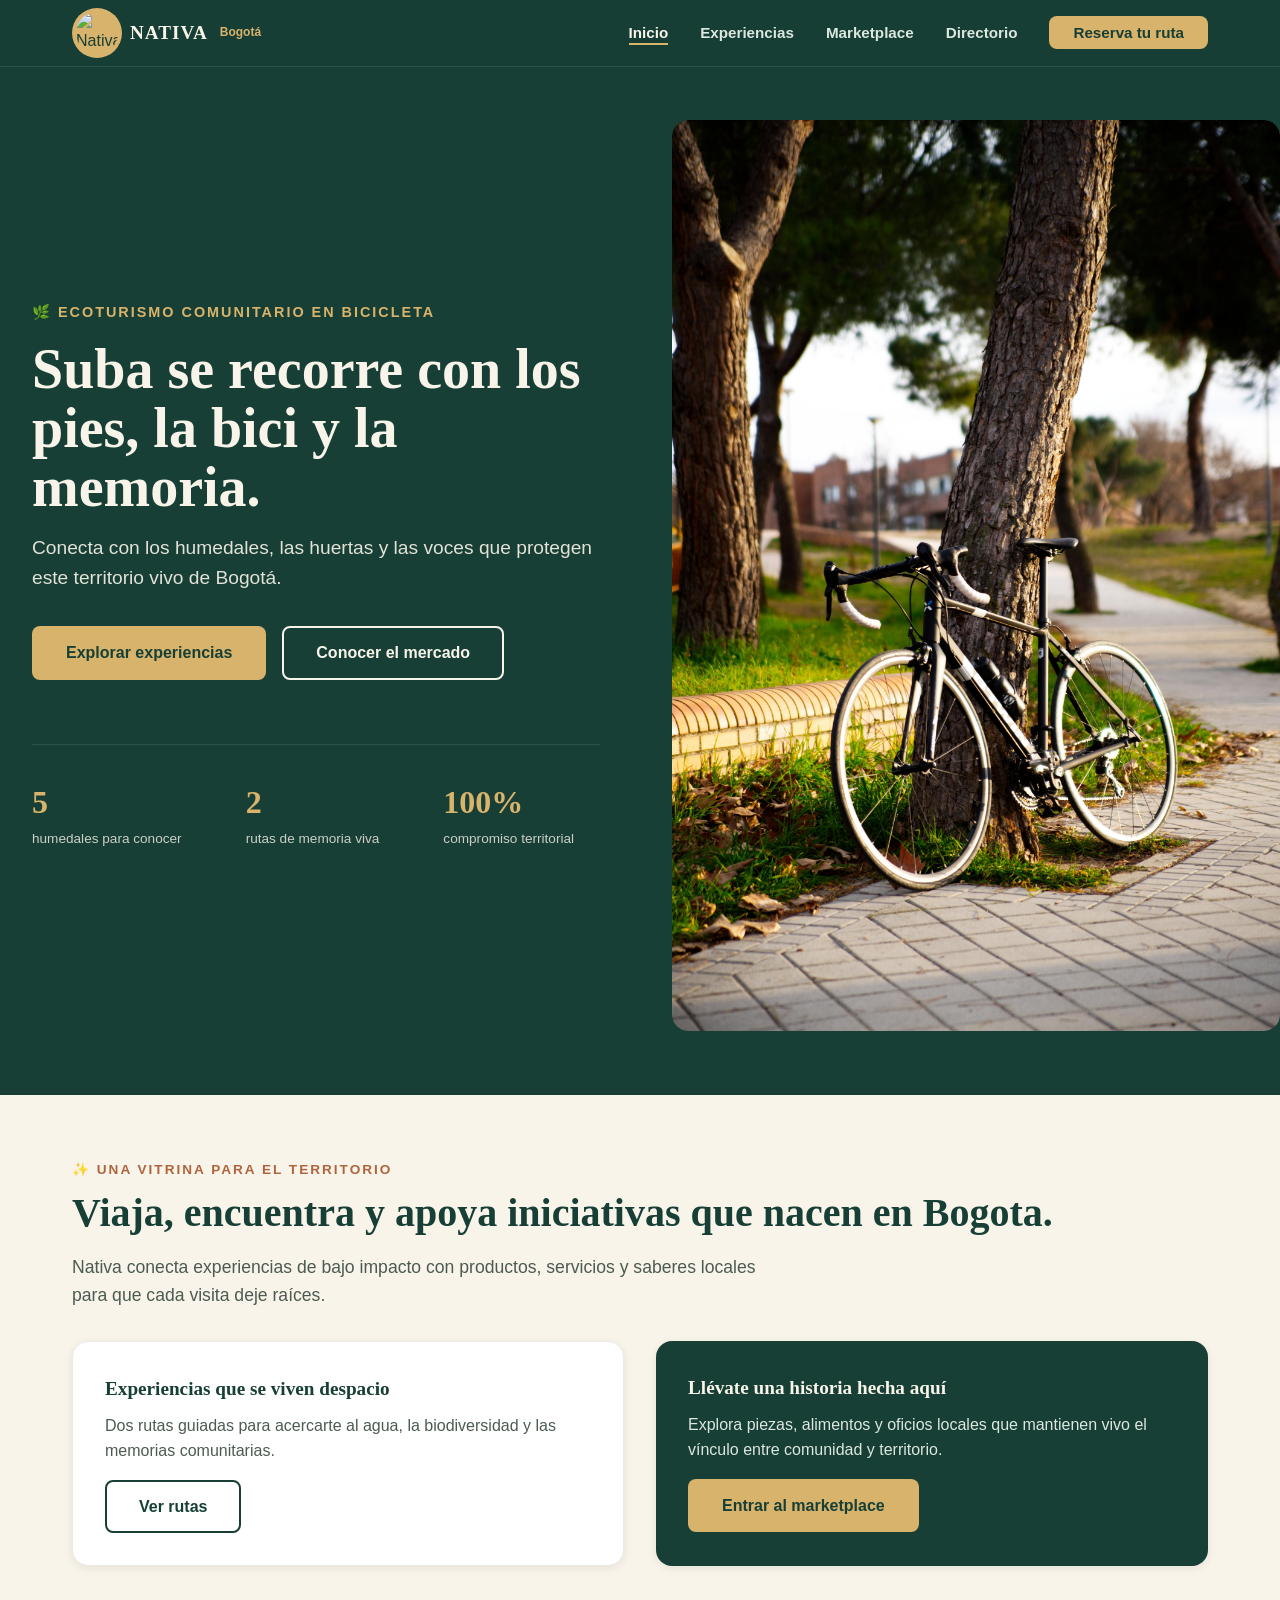
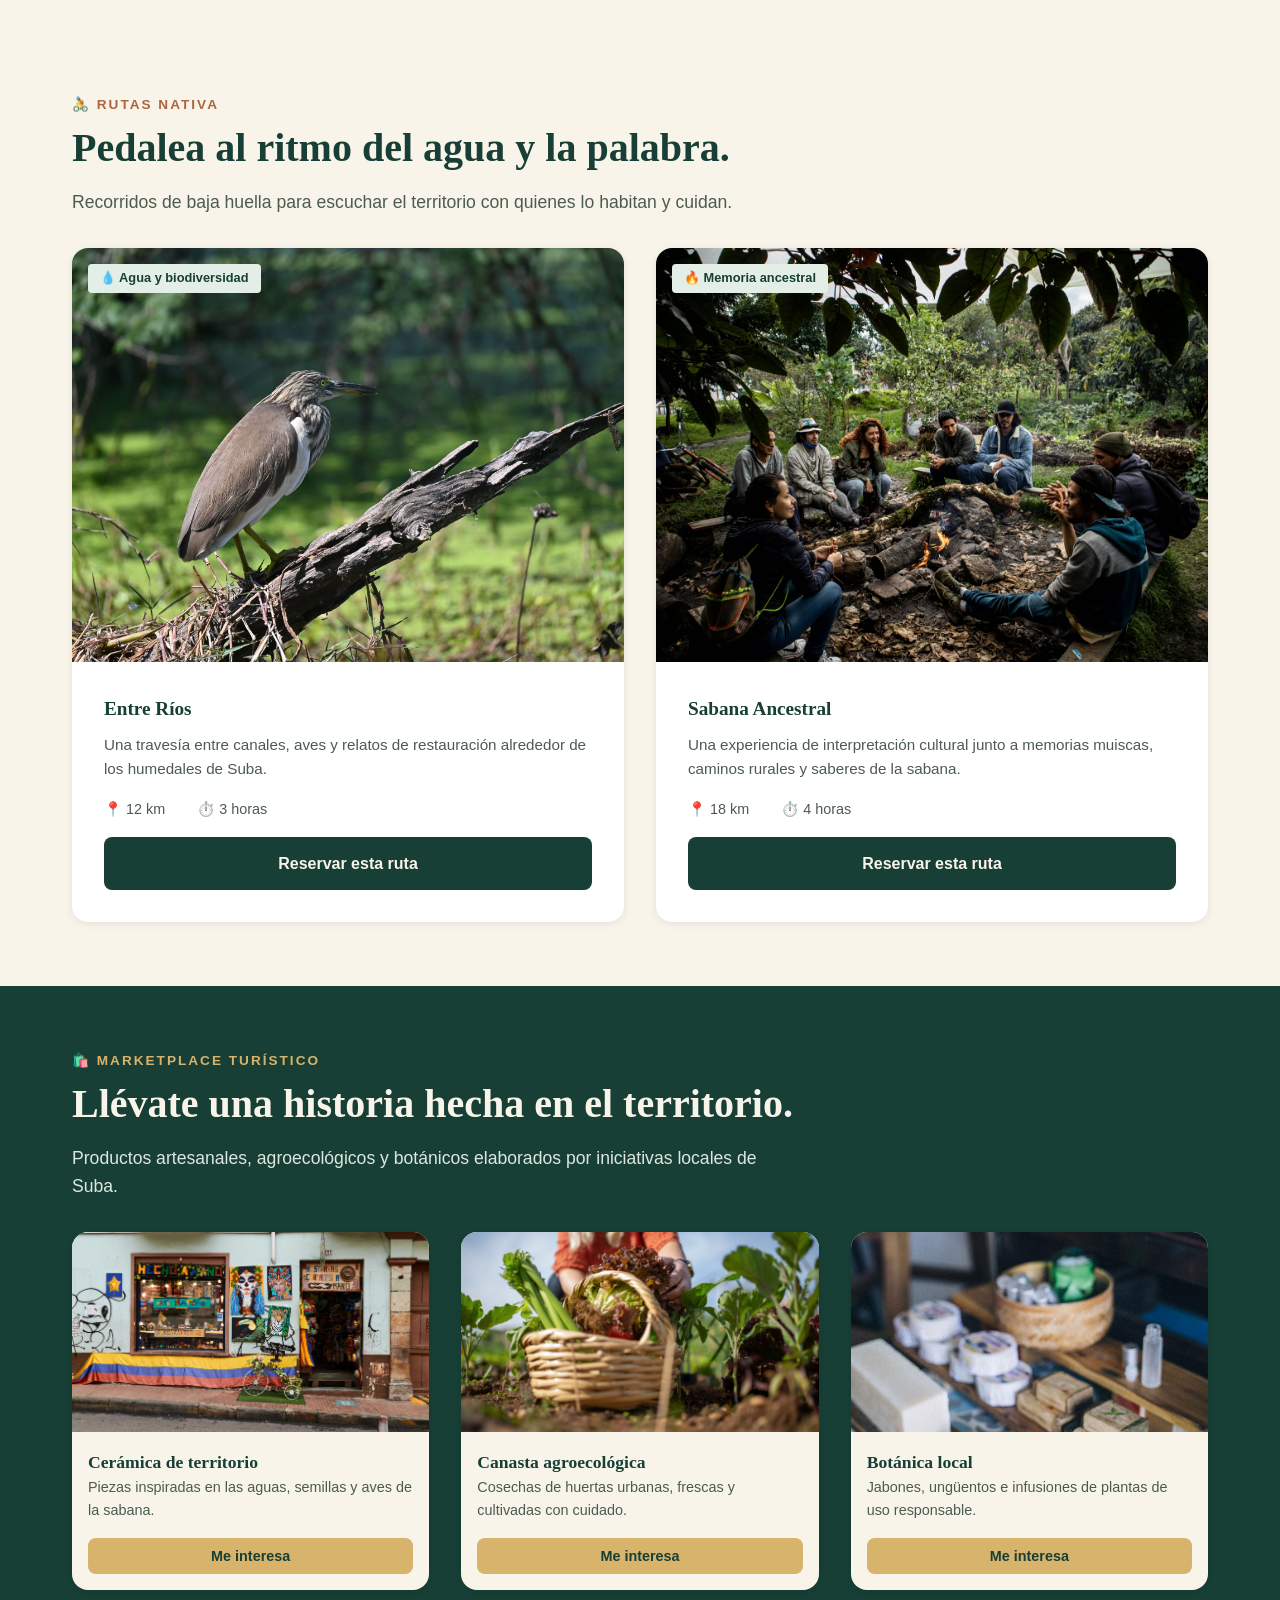
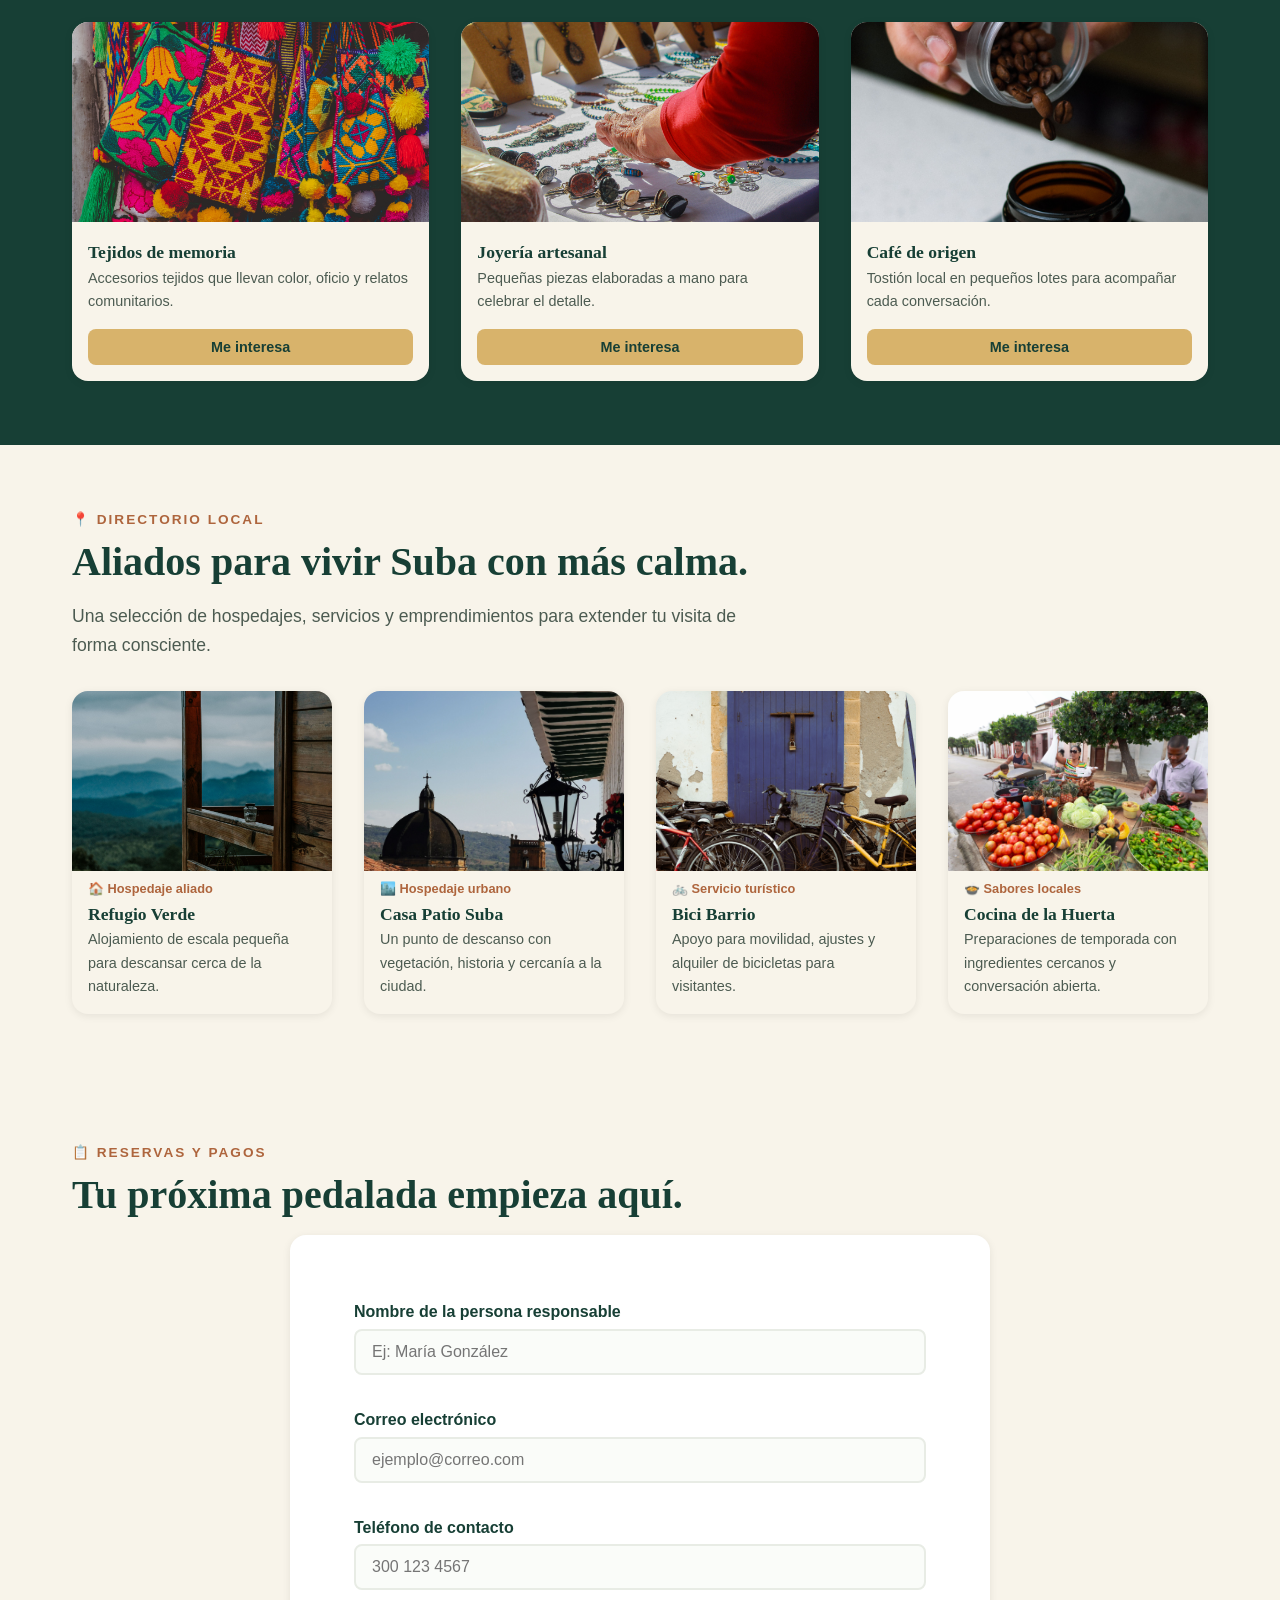
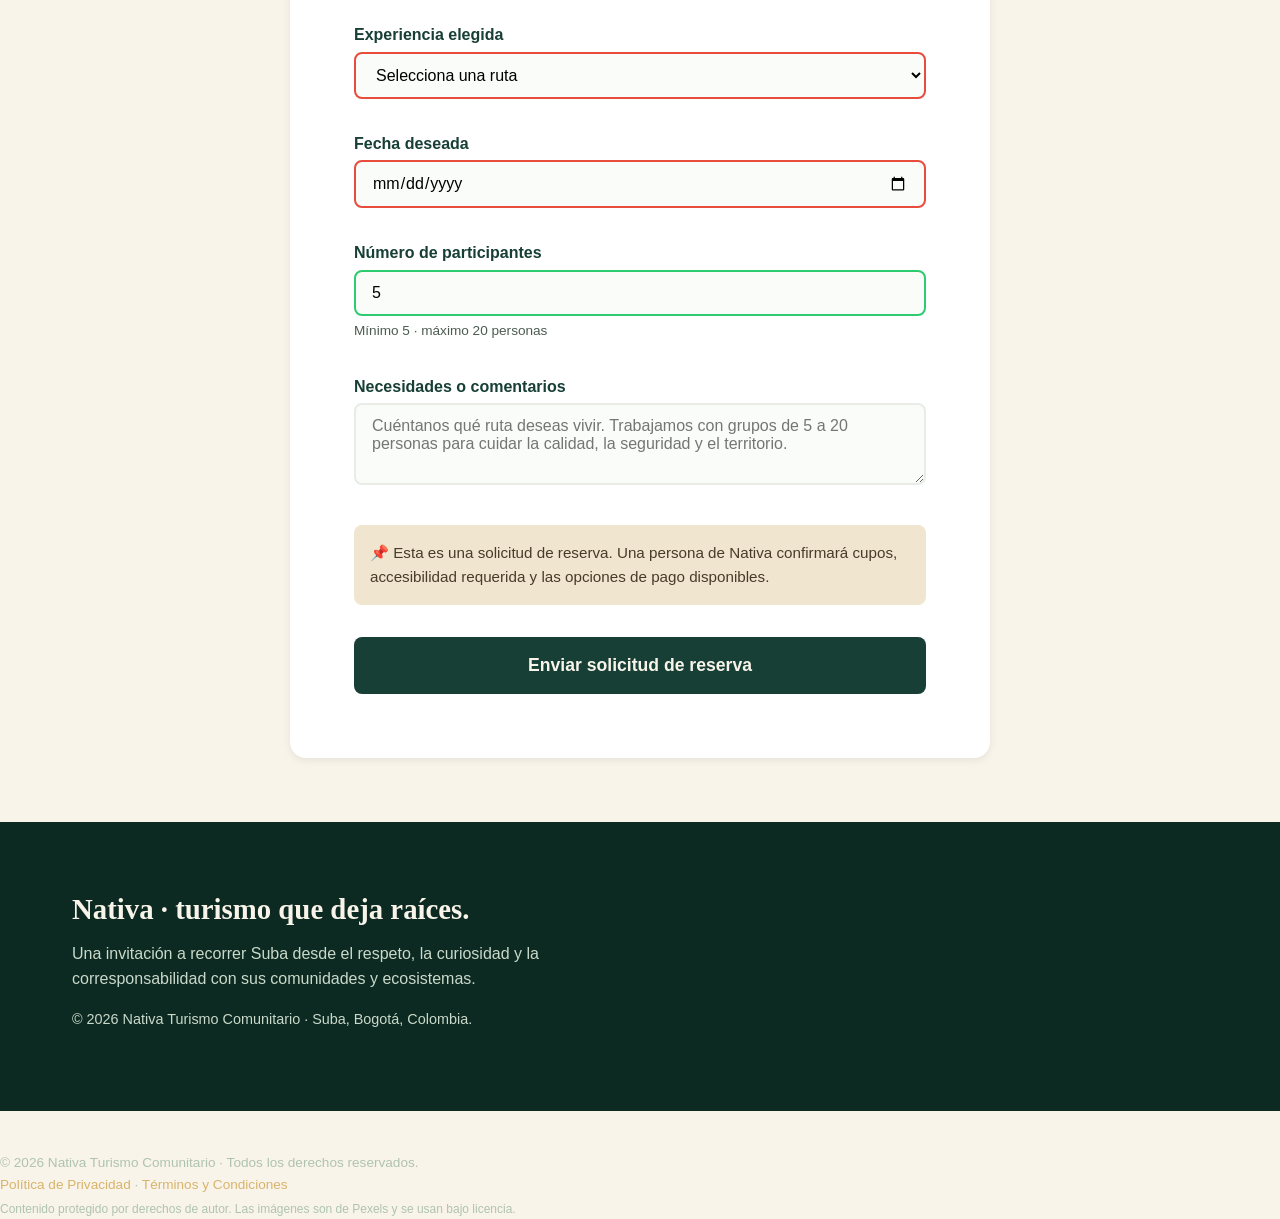
==== index.html @ 5e4c8274 "Update index.html" ====
<!DOCTYPE html>
<html lang="es-CO">
<head>
    <meta charset="UTF-8">
    <meta name="viewport" content="width=device-width, initial-scale=1.0">
    <meta name="description" content="Nativa - Ecoturismo y cultura, Bogotá. Conecta con humedales, huertas y comunidades.">
    <meta name="theme-color" content="#173f35">
    
    <!-- Seguridad -->
    <meta http-equiv="X-Content-Type-Options" content="nosniff">
    <meta http-equiv="Content-Security-Policy" content="default-src 'self' https://script.google.com; img-src 'self' https://images.pexels.com https://media.canva.com data:; style-src 'self' 'unsafe-inline' https://fonts.googleapis.com; font-src 'self' https://fonts.gstatic.com; script-src 'self' 'unsafe-inline'; connect-src 'self' https://script.google.com">
    
    <title>Nativa · Turismo Sostenible en Suba</title>
    
    <!-- CSS Principal -->
    <link rel="stylesheet" href="styles.css">
    
    <!-- Preconexión para optimizar carga -->
    <link rel="preconnect" href="https://fonts.googleapis.com">
    <link rel="preconnect" href="https://fonts.gstatic.com" crossorigin>
    
    <!-- Fuentes optimizadas -->
    <link rel="preconnect" href="https://fonts.googleapis.com">
<link rel="preconnect" href="https://fonts.gstatic.com" crossorigin>
<link href="https://fonts.googleapis.com/css2?family=Libre+Franklin:wght@300;400;600;700&family=Fraunces:opsz,wght@9..144,400;9..144,600;9..144,700&display=swap" rel="stylesheet">
</head>
<body>
    <!-- Skip link para accesibilidad -->
    <a href="#main-content" class="skip-link">Saltar al contenido principal</a>

    <!-- ============ HEADER / NAVEGACIÓN ============ -->
    <header class="header" role="banner">
        <nav class="nav-container" role="navigation" aria-label="Navegación principal">
            <div class="nav-logo">
                <img src="assets/icons/logo-zari.svg" alt="Nativa - Ecoturismo y cultura" width="50" height="50" loading="lazy">
                <span class="nav-brand">NATIVA</span>
                <span class="nav-subtitle">Bogotá</span>
            </div>
            
            <button class="nav-toggle" aria-label="Abrir menú" aria-expanded="false">
                <span class="hamburger"></span>
            </button>

            <ul class="nav-menu">
                <li><a href="#inicio" class="active" aria-current="page">Inicio</a></li>
                <li><a href="#experiencias">Experiencias</a></li>
                <li><a href="#marketplace">Marketplace</a></li>
                <li><a href="#directorio">Directorio</a></li>
                <li><a href="#reservas" class="nav-cta">Reserva tu ruta</a></li>
            </ul>
        </nav>
    </header>

    <!-- ============ CONTENIDO PRINCIPAL ============ -->
    <main id="main-content">
        
        <!-- ===== SECCIÓN HERO ===== -->
        <section id="inicio" class="hero" aria-labelledby="hero-title">
            <div class="hero-content">
                <p class="hero-eyebrow">🌿 ecoTurismo comunitario en bicicleta</p>
                <h1 id="hero-title" class="hero-title">Suba se recorre con los pies, la bici y la memoria.</h1>
                <p class="hero-description">Conecta con los humedales, las huertas y las voces que protegen este territorio vivo de Bogotá.</p>
                
                <div class="hero-buttons">
                    <a href="#experiencias" class="btn btn-primary">Explorar experiencias</a>
                    <a href="#marketplace" class="btn btn-secondary">Conocer el mercado</a>
                </div>
                
                <div class="hero-stats">
                    <div class="stat-item">
                        <span class="stat-number">5</span>
                        <span class="stat-label">humedales para conocer</span>
                    </div>
                    <div class="stat-item">
                        <span class="stat-number">2</span>
                        <span class="stat-label">rutas de memoria viva</span>
                    </div>
                    <div class="stat-item">
                        <span class="stat-number">100%</span>
                        <span class="stat-label">compromiso territorial</span>
                    </div>
                </div>
            </div>
            
            <div class="hero-image">
                <img src="assets/images/hero-bicicleta.jpg" alt="Ciclista se detiene en un sendero de bosque iluminado rodeado de agua y vegetación" loading="eager" width="800" height="600">
            </div>
        </section>

        <!-- ===== SECCIÓN HOME ===== -->
        <section class="home" aria-labelledby="home-title">
            <div class="container">
                <p class="section-eyebrow">✨ Una vitrina para el territorio</p>
                <h2 id="home-title" class="section-title">Viaja, encuentra y apoya iniciativas que nacen en Bogota.</h2>
                <p class="section-description">Nativa conecta experiencias de bajo impacto con productos, servicios y saberes locales para que cada visita deje raíces.</p>
                
                <div class="home-grid">
                    <article class="home-card home-card-route">
                        <h3 class="card-title">Experiencias que se viven despacio</h3>
                        <p class="card-text">Dos rutas guiadas para acercarte al agua, la biodiversidad y las memorias comunitarias.</p>
                        <a href="#experiencias" class="btn btn-outline">Ver rutas</a>
                    </article>
                    
                    <article class="home-card home-card-market">
                        <h3 class="card-title">Llévate una historia hecha aquí</h3>
                        <p class="card-text">Explora piezas, alimentos y oficios locales que mantienen vivo el vínculo entre comunidad y territorio.</p>
                        <a href="#marketplace" class="btn btn-primary">Entrar al marketplace</a>
                    </article>
                </div>
            </div>
        </section>

        <!-- ===== SECCIÓN EXPERIENCIAS ===== -->
        <section id="experiencias" class="routes" aria-labelledby="routes-title">
            <div class="container">
                <p class="section-eyebrow">🚴 Rutas Nativa</p>
                <h2 id="routes-title" class="section-title">Pedalea al ritmo del agua y la palabra.</h2>
                <p class="section-description">Recorridos de baja huella para escuchar el territorio con quienes lo habitan y cuidan.</p>
                
                <div class="routes-grid">
                    <article class="route-card" data-route="rios">
                        <div class="route-image">
                            <img src="assets/images/ruta-rios.jpg" alt="Garza junto a vegetación exuberante en Briceño, Colombia" loading="lazy" width="400" height="300">
                            <span class="route-tag">💧 Agua y biodiversidad</span>
                        </div>
                        <div class="route-content">
                            <h3 class="route-title">Entre Ríos</h3>
                            <p class="route-description">Una travesía entre canales, aves y relatos de restauración alrededor de los humedales de Suba.</p>
                            <div class="route-meta">
                                <span>📍 12 km</span>
                                <span>⏱️ 3 horas</span>
                            </div>
                            <a href="#reservas" class="btn btn-route">Reservar esta ruta</a>
                        </div>
                    </article>
                    
                    <article class="route-card" data-route="sabana">
                        <div class="route-image">
                            <img src="assets/images/ruta-sabana.jpg" alt="Ritual cultural con fuego y música en Bogotá, Colombia" loading="lazy" width="400" height="300">
                            <span class="route-tag">🔥 Memoria ancestral</span>
                        </div>
                        <div class="route-content">
                            <h3 class="route-title">Sabana Ancestral</h3>
                            <p class="route-description">Una experiencia de interpretación cultural junto a memorias muiscas, caminos rurales y saberes de la sabana.</p>
                            <div class="route-meta">
                                <span>📍 18 km</span>
                                <span>⏱️ 4 horas</span>
                            </div>
                            <a href="#reservas" class="btn btn-route">Reservar esta ruta</a>
                        </div>
                    </article>
                </div>
            </div>
        </section>

        <!-- ===== SECCIÓN MARKETPLACE ===== -->
        <section id="marketplace" class="marketplace" aria-labelledby="marketplace-title">
            <div class="container">
                <p class="section-eyebrow" style="color: #d8b36b;">🛍️ Marketplace turístico</p>
                <h2 id="marketplace-title" class="section-title" style="color: #f8f4ea;">Llévate una historia hecha en el territorio.</h2>
                <p class="section-description" style="color: #dce8df;">Productos artesanales, agroecológicos y botánicos elaborados por iniciativas locales de Suba.</p>
                
                <div class="market-grid">
                    <!-- Producto 1 -->
                    <article class="market-card">
                        <img src="assets/images/ceramica.jpg" alt="Cerámicas artesanales coloridas" loading="lazy" width="300" height="200">
                        <h3 class="market-title">Cerámica de territorio</h3>
                        <p class="market-description">Piezas inspiradas en las aguas, semillas y aves de la sabana.</p>
                        <button class="btn btn-market" data-producto="ceramica">Me interesa</button>
                    </article>
                    
                    <!-- Producto 2 -->
                    <article class="market-card">
                        <img src="assets/images/canasta.jpg" alt="Mujer lleva canasta con verduras frescas" loading="lazy" width="300" height="200">
                        <h3 class="market-title">Canasta agroecológica</h3>
                        <p class="market-description">Cosechas de huertas urbanas, frescas y cultivadas con cuidado.</p>
                        <button class="btn btn-market" data-producto="canasta">Me interesa</button>
                    </article>
                    
                    <!-- Producto 3 -->
                    <article class="market-card">
                        <img src="assets/images/botanica.jpg" alt="Jabones orgánicos artesanales" loading="lazy" width="300" height="200">
                        <h3 class="market-title">Botánica local</h3>
                        <p class="market-description">Jabones, ungüentos e infusiones de plantas de uso responsable.</p>
                        <button class="btn btn-market" data-producto="botanica">Me interesa</button>
                    </article>
                    
                    <!-- Producto 4 -->
                    <article class="market-card">
                        <img src="assets/images/tejidos.jpg" alt="Bolso tejido artesanal de colores" loading="lazy" width="300" height="200">
                        <h3 class="market-title">Tejidos de memoria</h3>
                        <p class="market-description">Accesorios tejidos que llevan color, oficio y relatos comunitarios.</p>
                        <button class="btn btn-market" data-producto="tejidos">Me interesa</button>
                    </article>
                    
                    <!-- Producto 5 -->
                    <article class="market-card">
                        <img src="assets/images/joyeria.jpg" alt="Mujer muestra collares artesanales" loading="lazy" width="300" height="200">
                        <h3 class="market-title">Joyería artesanal</h3>
                        <p class="market-description">Pequeñas piezas elaboradas a mano para celebrar el detalle.</p>
                        <button class="btn btn-market" data-producto="joyeria">Me interesa</button>
                    </article>
                    
                    <!-- Producto 6 -->
                    <article class="market-card">
                        <img src="assets/images/cafe.jpg" alt="Granos de café colombiano" loading="lazy" width="300" height="200">
                        <h3 class="market-title">Café de origen</h3>
                        <p class="market-description">Tostión local en pequeños lotes para acompañar cada conversación.</p>
                        <button class="btn btn-market" data-producto="cafe">Me interesa</button>
                    </article>
                </div>
            </div>
        </section>

        <!-- ===== SECCIÓN DIRECTORIO ===== -->
        <section id="directorio" class="directory" aria-labelledby="directorio-title">
            <div class="container">
                <p class="section-eyebrow">📍 Directorio local</p>
                <h2 id="directorio-title" class="section-title">Aliados para vivir Suba con más calma.</h2>
                <p class="section-description">Una selección de hospedajes, servicios y emprendimientos para extender tu visita de forma consciente.</p>
                
                <div class="directory-grid">
                    <article class="directory-card">
                        <img src="assets/images/refugio-verde.jpg" alt="Casa de madera tipo refugio rodeada por bosque" loading="lazy" width="300" height="200">
                        <span class="directory-type">🏠 Hospedaje aliado</span>
                        <h3 class="directory-title">Refugio Verde</h3>
                        <p class="directory-description">Alojamiento de escala pequeña para descansar cerca de la naturaleza.</p>
                    </article>
                    
                    <article class="directory-card">
                        <img src="assets/images/casa-patio.jpg" alt="Patio colonial con fuente en Bogotá" loading="lazy" width="300" height="200">
                        <span class="directory-type">🏙️ Hospedaje urbano</span>
                        <h3 class="directory-title">Casa Patio Suba</h3>
                        <p class="directory-description">Un punto de descanso con vegetación, historia y cercanía a la ciudad.</p>
                    </article>
                    
                    <article class="directory-card">
                        <img src="assets/images/bici-barrio.jpg" alt="Bicicletas estacionadas frente a tienda de alquiler" loading="lazy" width="300" height="200">
                        <span class="directory-type">🚲 Servicio turístico</span>
                        <h3 class="directory-title">Bici Barrio</h3>
                        <p class="directory-description">Apoyo para movilidad, ajustes y alquiler de bicicletas para visitantes.</p>
                    </article>
                    
                    <article class="directory-card">
                        <img src="assets/images/cocina-huerta.jpg" alt="Vendedora sirve comida caliente en calle de Bogotá" loading="lazy" width="300" height="200">
                        <span class="directory-type">🍲 Sabores locales</span>
                        <h3 class="directory-title">Cocina de la Huerta</h3>
                        <p class="directory-description">Preparaciones de temporada con ingredientes cercanos y conversación abierta.</p>
                    </article>
                </div>
            </div>
        </section>

        <!-- ===== SECCIÓN RESERVAS ===== -->
        <section id="reservas" class="booking" aria-labelledby="booking-title">
            <div class="container">
                <p class="section-eyebrow" style="color: #ae653d;">📋 Reservas y pagos</p>
                <h2 id="booking-title" class="section-title">Tu próxima pedalada empieza aquí.</h2>
                
                <form id="booking-form" class="booking-form" novalidate>
                    <div class="form-group">
                        <label for="booking-name">Nombre de la persona responsable</label>
                        <input type="text" id="booking-name" name="nombre" placeholder="Ej: María González" required>
                    </div>
                    
                    <div class="form-group">
                        <label for="booking-email">Correo electrónico</label>
                        <input type="email" id="booking-email" name="email" placeholder="ejemplo@correo.com" required>
                    </div>
                    
                    <div class="form-group">
                        <label for="booking-phone">Teléfono de contacto</label>
                        <input type="tel" id="booking-phone" name="telefono" placeholder="300 123 4567" required>
                    </div>
                    
                    <div class="form-group">
                        <label for="booking-experience">Experiencia elegida</label>
                        <select id="booking-experience" name="experiencia" required>
                            <option value="">Selecciona una ruta</option>
                            <option value="rios">🌊 Entre Ríos</option>
                            <option value="sabana">🔥 Sabana Ancestral</option>
                        </select>
                    </div>
                    
                    <div class="form-group">
                        <label for="booking-date">Fecha deseada</label>
                        <input type="date" id="booking-date" name="fecha" required>
                    </div>
                    
                    <div class="form-group">
                        <label for="booking-group">Número de participantes</label>
                        <input type="number" id="booking-group" name="participantes" min="5" max="20" value="5" required>
                        <span class="form-help">Mínimo 5 · máximo 20 personas</span>
                    </div>
                    
                    <div class="form-group">
                        <label for="booking-notes">Necesidades o comentarios</label>
                        <textarea id="booking-notes" name="notas" rows="3" placeholder="Cuéntanos qué ruta deseas vivir. Trabajamos con grupos de 5 a 20 personas para cuidar la calidad, la seguridad y el territorio."></textarea>
                    </div>
                    
                    <div class="booking-notice">
                        <p>📌 Esta es una solicitud de reserva. Una persona de Nativa confirmará cupos, accesibilidad requerida y las opciones de pago disponibles.</p>
                    </div>
                    
                    <button type="submit" class="btn btn-submit">Enviar solicitud de reserva</button>
                </form>
            </div>
        </section>
    </main>

    <!-- ============ FOOTER ============ -->
    <footer class="footer" role="contentinfo">
        <div class="container">
            <div class="footer-content">
                <div class="footer-brand">
                    <h2>Nativa · turismo que deja raíces.</h2>
                    <p>Una invitación a recorrer Suba desde el respeto, la curiosidad y la corresponsabilidad con sus comunidades y ecosistemas.</p>
                    <p class="footer-copy">© 2026 Nativa Turismo Comunitario · Suba, Bogotá, Colombia.</p>
                </div>
            </div>
        </div>
    </footer>
    <div class="footer-legal" style="margin-top: 20px; font-size: 0.85rem; color: #afc3b2; border-top: 1px solid rgba(255,255,255,0.1); padding-top: 20px;">
    <p>
        © 2026 Nativa Turismo Comunitario · Todos los derechos reservados.
        <br>
        <a href="/privacidad.html" style="color: #d8b36b;">Política de Privacidad</a> · 
        <a href="/terminos.html" style="color: #d8b36b;">Términos y Condiciones</a>
    </p>
    <p style="font-size: 0.75rem; margin-top: 5px;">
        Contenido protegido por derechos de autor. Las imágenes son de Pexels y se usan bajo licencia.
    </p>
</div>

    <!-- JavaScript -->
    <script src="script.js" defer></script>
</body>
</html>
---- styles.css ----
/* ============================================
   NATIVA · TURISMO SOSTENIBLE
   Estilos completos y responsivos
   ============================================ */

/* ===== RESET Y VARIABLES ===== */
:root {
    /* Colores principales */
    --color-primary: #173f35;
    --color-secondary: #f8f4ea;
    --color-accent: #d8b36b;
    --color-accent-dark: #ae653d;
    --color-text-dark: #173f35;
    --color-text-light: #f8f4ea;
    --color-text-muted: #4c5b51;
    --color-text-muted-light: #dce8df;
    --color-card-bg: #f8f4ea;
    --color-border: #e3efe6;
    
    /* Tipografía */
    --font-heading: 'Fraunces', 'Times New Roman', serif;
    --font-body: 'Libre Franklin', 'Helvetica', Arial, sans-serif;
    
    /* Espaciado */
    --spacing-xs: 0.25rem;
    --spacing-sm: 0.5rem;
    --spacing-md: 1rem;
    --spacing-lg: 2rem;
    --spacing-xl: 4rem;
    
    /* Bordes */
    --radius-sm: 4px;
    --radius-md: 8px;
    --radius-lg: 16px;
    
    /* Sombras */
    --shadow-sm: 0 2px 8px rgba(0,0,0,0.08);
    --shadow-md: 0 4px 20px rgba(0,0,0,0.12);
    --shadow-lg: 0 8px 40px rgba(0,0,0,0.16);
    
    /* Transiciones */
    --transition-fast: 0.2s ease;
    --transition-normal: 0.3s ease;
    --transition-slow: 0.5s ease;
}

/* ===== RESET BÁSICO ===== */
*,
*::before,
*::after {
    margin: 0;
    padding: 0;
    box-sizing: border-box;
}

html {
    scroll-behavior: smooth;
    scroll-padding-top: 80px;
}

body {
    font-family: var(--font-body);
    font-size: 16px;
    line-height: 1.6;
    color: var(--color-text-dark);
    background-color: var(--color-secondary);
    -webkit-font-smoothing: antialiased;
    -moz-osx-font-smoothing: grayscale;
}

img {
    max-width: 100%;
    height: auto;
    display: block;
}

a {
    color: inherit;
    text-decoration: none;
}

button {
    cursor: pointer;
    font-family: inherit;
    border: none;
    background: none;
}

/* ===== ACCESIBILIDAD ===== */
.skip-link {
    position: absolute;
    top: -100%;
    left: 50%;
    transform: translateX(-50%);
    padding: var(--spacing-md) var(--spacing-lg);
    background: var(--color-accent);
    color: var(--color-primary);
    font-weight: bold;
    border-radius: var(--radius-md);
    z-index: 10000;
    transition: top var(--transition-normal);
}

.skip-link:focus {
    top: var(--spacing-md);
}

/* ===== CONTENEDOR ===== */
.container {
    max-width: 1200px;
    margin: 0 auto;
    padding: 0 var(--spacing-lg);
}

/* ===== BOTONES ===== */
.btn {
    display: inline-block;
    padding: 0.75rem 2rem;
    font-weight: 700;
    font-size: 1rem;
    border-radius: var(--radius-md);
    transition: all var(--transition-normal);
    text-align: center;
    border: 2px solid transparent;
}

.btn-primary {
    background-color: var(--color-accent);
    color: var(--color-primary);
}

.btn-primary:hover {
    background-color: #c9a55e;
    transform: translateY(-2px);
    box-shadow: var(--shadow-md);
}

.btn-secondary {
    background-color: transparent;
    color: var(--color-secondary);
    border-color: var(--color-secondary);
}

.btn-secondary:hover {
    background-color: rgba(248, 244, 234, 0.1);
    transform: translateY(-2px);
}

.btn-outline {
    background-color: transparent;
    color: var(--color-primary);
    border-color: var(--color-primary);
}

.btn-outline:hover {
    background-color: var(--color-primary);
    color: var(--color-secondary);
    transform: translateY(-2px);
}

.btn-route {
    background-color: var(--color-primary);
    color: var(--color-secondary);
    width: 100%;
}

.btn-route:hover {
    background-color: #1f5a4a;
    transform: translateY(-2px);
    box-shadow: var(--shadow-md);
}

.btn-market {
    background-color: var(--color-accent);
    color: var(--color-primary);
    width: 100%;
    padding: 0.5rem 1rem;
    font-size: 0.9rem;
}

.btn-market:hover {
    background-color: #c9a55e;
    transform: translateY(-2px);
}

.btn-submit {
    background-color: var(--color-primary);
    color: var(--color-secondary);
    width: 100%;
    padding: 1rem;
    font-size: 1.1rem;
}

.btn-submit:hover {
    background-color: #1f5a4a;
    transform: translateY(-2px);
    box-shadow: var(--shadow-md);
}

/* ===== HEADER Y NAVEGACIÓN ===== */
.header {
    position: fixed;
    top: 0;
    left: 0;
    right: 0;
    z-index: 1000;
    background-color: rgba(23, 63, 53, 0.95);
    backdrop-filter: blur(10px);
    -webkit-backdrop-filter: blur(10px);
    border-bottom: 1px solid rgba(248, 244, 234, 0.1);
    padding: 0.5rem 0;
}

.nav-container {
    display: flex;
    justify-content: space-between;
    align-items: center;
    max-width: 1200px;
    margin: 0 auto;
    padding: 0 var(--spacing-lg);
}

.nav-logo {
    display: flex;
    align-items: center;
    gap: var(--spacing-sm);
}

.nav-logo img {
    border-radius: 50%;
    background-color: var(--color-accent);
    padding: 4px;
}

.nav-brand {
    font-family: var(--font-heading);
    font-weight: 700;
    color: var(--color-secondary);
    font-size: 1.2rem;
    letter-spacing: 1px;
}

.nav-subtitle {
    font-size: 0.75rem;
    color: var(--color-accent);
    font-weight: 600;
    margin-left: var(--spacing-xs);
}

.nav-menu {
    display: flex;
    align-items: center;
    gap: var(--spacing-lg);
    list-style: none;
}

.nav-menu a {
    color: var(--color-text-muted-light);
    font-weight: 600;
    font-size: 0.95rem;
    transition: color var(--transition-fast);
    position: relative;
}

.nav-menu a::after {
    content: '';
    position: absolute;
    bottom: -4px;
    left: 0;
    width: 0;
    height: 2px;
    background-color: var(--color-accent);
    transition: width var(--transition-normal);
}

.nav-menu a:hover,
.nav-menu a.active {
    color: var(--color-secondary);
}

.nav-menu a:hover::after,
.nav-menu a.active::after {
    width: 100%;
}

.nav-cta {
    background-color: var(--color-accent);
    color: var(--color-primary) !important;
    padding: 0.5rem 1.5rem;
    border-radius: var(--radius-md);
    font-weight: 700 !important;
}

.nav-cta::after {
    display: none !important;
}

.nav-cta:hover {
    background-color: #c9a55e;
    transform: translateY(-2px);
}

/* Hamburger - Mobile */
.nav-toggle {
    display: none;
    flex-direction: column;
    gap: 5px;
    padding: 0.5rem;
    background: none;
    border: none;
    cursor: pointer;
}

.hamburger {
    display: block;
    width: 25px;
    height: 3px;
    background-color: var(--color-secondary);
    border-radius: 2px;
    transition: all var(--transition-normal);
    position: relative;
}

.hamburger::before,
.hamburger::after {
    content: '';
    position: absolute;
    width: 25px;
    height: 3px;
    background-color: var(--color-secondary);
    border-radius: 2px;
    transition: all var(--transition-normal);
}

.hamburger::before {
    top: -8px;
}

.hamburger::after {
    bottom: -8px;
}

/* ===== SECCIÓN HERO ===== */
.hero {
    display: grid;
    grid-template-columns: 1fr 1fr;
    gap: var(--spacing-xl);
    padding: 120px 0 var(--spacing-xl);
    background-color: var(--color-primary);
    min-height: 100vh;
    align-items: center;
}

.hero-content {
    padding-left: var(--spacing-lg);
    max-width: 600px;
}

.hero-eyebrow {
    color: var(--color-accent);
    font-size: 0.9rem;
    font-weight: 700;
    text-transform: uppercase;
    letter-spacing: 2px;
    margin-bottom: var(--spacing-md);
}

.hero-title {
    font-family: var(--font-heading);
    font-size: 3.5rem;
    line-height: 1.05;
    color: var(--color-secondary);
    margin-bottom: var(--spacing-md);
}

.hero-description {
    font-size: 1.2rem;
    color: var(--color-secondary);
    margin-bottom: var(--spacing-lg);
    opacity: 0.9;
}

.hero-buttons {
    display: flex;
    gap: var(--spacing-md);
    flex-wrap: wrap;
    margin-bottom: var(--spacing-xl);
}

.hero-stats {
    display: flex;
    gap: var(--spacing-xl);
    border-top: 1px solid rgba(248, 244, 234, 0.1);
    padding-top: var(--spacing-lg);
}

.stat-item {
    display: flex;
    flex-direction: column;
}

.stat-number {
    font-family: var(--font-heading);
    font-size: 2rem;
    color: var(--color-accent);
    font-weight: 700;
}

.stat-label {
    font-size: 0.85rem;
    color: var(--color-secondary);
    opacity: 0.8;
}

.hero-image {
    height: 100%;
    min-height: 400px;
    overflow: hidden;
    border-radius: var(--radius-lg);
}

.hero-image img {
    width: 100%;
    height: 100%;
    object-fit: cover;
    border-radius: var(--radius-lg);
}

/* ===== SECCIONES GENERALES ===== */
section {
    padding: var(--spacing-xl) 0;
}

.section-eyebrow {
    font-size: 0.85rem;
    font-weight: 700;
    text-transform: uppercase;
    letter-spacing: 2px;
    color: var(--color-accent-dark);
    margin-bottom: var(--spacing-sm);
}

.section-title {
    font-family: var(--font-heading);
    font-size: 2.5rem;
    line-height: 1.2;
    color: var(--color-text-dark);
    margin-bottom: var(--spacing-md);
}

.section-description {
    font-size: 1.1rem;
    color: var(--color-text-muted);
    max-width: 700px;
    margin-bottom: var(--spacing-lg);
}

/* ===== SECCIÓN HOME ===== */
.home {
    background-color: var(--color-secondary);
}

.home-grid {
    display: grid;
    grid-template-columns: 1fr 1fr;
    gap: var(--spacing-lg);
    margin-top: var(--spacing-lg);
}

.home-card {
    padding: var(--spacing-lg);
    border-radius: var(--radius-lg);
    box-shadow: var(--shadow-sm);
    transition: all var(--transition-normal);
}

.home-card:hover {
    transform: translateY(-4px);
    box-shadow: var(--shadow-md);
}

.home-card-route {
    background-color: #ffffff;
    border: 1px solid #e8ece5;
}

.home-card-market {
    background-color: var(--color-primary);
}

.home-card-market .card-title {
    color: var(--color-secondary);
}

.home-card-market .card-text {
    color: var(--color-text-muted-light);
}

.card-title {
    font-family: var(--font-heading);
    font-size: 1.2rem;
    margin-bottom: var(--spacing-sm);
}

.card-text {
    color: var(--color-text-muted);
    margin-bottom: var(--spacing-md);
}

/* ===== SECCIÓN RUTAS ===== */
.routes {
    background-color: var(--color-secondary);
}

.routes-grid {
    display: grid;
    grid-template-columns: 1fr 1fr;
    gap: var(--spacing-lg);
}

.route-card {
    background-color: #ffffff;
    border-radius: var(--radius-lg);
    overflow: hidden;
    box-shadow: var(--shadow-sm);
    transition: all var(--transition-normal);
}

.route-card:hover {
    transform: translateY(-4px);
    box-shadow: var(--shadow-md);
}

.route-image {
    position: relative;
    overflow: hidden;
    aspect-ratio: 4/3;
}

.route-image img {
    width: 100%;
    height: 100%;
    object-fit: cover;
    transition: transform var(--transition-slow);
}

.route-card:hover .route-image img {
    transform: scale(1.05);
}

.route-tag {
    position: absolute;
    top: var(--spacing-md);
    left: var(--spacing-md);
    background-color: var(--color-border);
    color: var(--color-primary);
    padding: 0.25rem 0.75rem;
    border-radius: var(--radius-sm);
    font-size: 0.8rem;
    font-weight: 700;
}

.route-content {
    padding: var(--spacing-lg);
}

.route-title {
    font-family: var(--font-heading);
    font-size: 1.2rem;
    color: var(--color-text-dark);
    margin-bottom: var(--spacing-sm);
}

.route-description {
    color: var(--color-text-muted);
    font-size: 0.95rem;
    margin-bottom: var(--spacing-md);
}

.route-meta {
    display: flex;
    gap: var(--spacing-lg);
    font-size: 0.9rem;
    color: var(--color-text-muted);
    margin-bottom: var(--spacing-md);
}

.route-meta span {
    display: flex;
    align-items: center;
    gap: var(--spacing-xs);
}

/* ===== SECCIÓN MARKETPLACE ===== */
.marketplace {
    background-color: var(--color-primary);
}

.market-grid {
    display: grid;
    grid-template-columns: repeat(3, 1fr);
    gap: var(--spacing-lg);
}

.market-card {
    background-color: var(--color-card-bg);
    border-radius: var(--radius-lg);
    overflow: hidden;
    box-shadow: var(--shadow-sm);
    transition: all var(--transition-normal);
}

.market-card:hover {
    transform: translateY(-4px);
    box-shadow: var(--shadow-md);
}

.market-card img {
    width: 100%;
    height: 200px;
    object-fit: cover;
}

.market-card .market-title {
    font-family: var(--font-heading);
    font-size: 1.1rem;
    padding: var(--spacing-md) var(--spacing-md) 0;
    color: var(--color-text-dark);
}

.market-card .market-description {
    font-size: 0.9rem;
    color: var(--color-text-muted);
    padding: 0 var(--spacing-md) var(--spacing-md);
}

.market-card .btn-market {
    margin: 0 var(--spacing-md) var(--spacing-md);
    width: calc(100% - var(--spacing-lg));
}

/* ===== SECCIÓN DIRECTORIO ===== */
.directory {
    background-color: var(--color-secondary);
}

.directory-grid {
    display: grid;
    grid-template-columns: repeat(4, 1fr);
    gap: var(--spacing-lg);
}

.directory-card {
    background-color: var(--color-card-bg);
    border-radius: var(--radius-lg);
    overflow: hidden;
    box-shadow: var(--shadow-sm);
    transition: all var(--transition-normal);
}

.directory-card:hover {
    transform: translateY(-4px);
    box-shadow: var(--shadow-md);
}

.directory-card img {
    width: 100%;
    height: 180px;
    object-fit: cover;
}

.directory-type {
    display: inline-block;
    font-size: 0.8rem;
    font-weight: 700;
    color: var(--color-accent-dark);
    padding: var(--spacing-sm) var(--spacing-md) 0;
}

.directory-card .directory-title {
    font-family: var(--font-heading);
    font-size: 1.1rem;
    padding: 0 var(--spacing-md);
    color: var(--color-text-dark);
}

.directory-card .directory-description {
    font-size: 0.9rem;
    color: var(--color-text-muted);
    padding: 0 var(--spacing-md) var(--spacing-md);
}

/* ===== SECCIÓN RESERVAS ===== */
.booking {
    background-color: var(--color-secondary);
}

.booking-form {
    max-width: 700px;
    margin: 0 auto;
    background-color: #ffffff;
    padding: var(--spacing-xl);
    border-radius: var(--radius-lg);
    box-shadow: var(--shadow-sm);
}

.form-group {
    margin-bottom: var(--spacing-lg);
}

.form-group label {
    display: block;
    font-weight: 700;
    color: var(--color-primary);
    margin-bottom: var(--spacing-xs);
}

.form-group input,
.form-group select,
.form-group textarea {
    width: 100%;
    padding: 0.75rem 1rem;
    border: 2px solid #e8ece5;
    border-radius: var(--radius-md);
    font-family: var(--font-body);
    font-size: 1rem;
    transition: border-color var(--transition-fast);
    background-color: #fafcf9;
}

.form-group input:focus,
.form-group select:focus,
.form-group textarea:focus {
    outline: none;
    border-color: var(--color-accent);
    box-shadow: 0 0 0 4px rgba(216, 179, 107, 0.1);
}

.form-group input:invalid:not(:placeholder-shown),
.form-group select:invalid:not(:placeholder-shown) {
    border-color: #e74c3c;
}

.form-group input:valid:not(:placeholder-shown) {
    border-color: #2ecc71;
}

.form-help {
    display: block;
    font-size: 0.85rem;
    color: var(--color-text-muted);
    margin-top: var(--spacing-xs);
}

.booking-notice {
    background-color: #f0e5cf;
    padding: var(--spacing-md);
    border-radius: var(--radius-md);
    margin-bottom: var(--spacing-lg);
}

.booking-notice p {
    color: #493b29;
    font-size: 0.95rem;
    margin: 0;
}

/* ===== FOOTER ===== */
.footer {
    background-color: #0d2a22;
    padding: var(--spacing-xl) 0;
    color: var(--color-secondary);
}

.footer-brand h2 {
    font-family: var(--font-heading);
    font-size: 1.8rem;
    color: var(--color-secondary);
    margin-bottom: var(--spacing-sm);
}

.footer-brand p {
    color: #c9d9ca;
    max-width: 600px;
    margin-bottom: var(--spacing-md);
}

.footer-copy {
    font-size: 0.9rem;
    color: #afc3b2;
}

/* ============================================
   RESPONSIVE DESIGN
   ============================================ */

/* Tablets grandes / Desktop pequeño */
@media (max-width: 1200px) {
    .hero {
        padding: 100px 0 var(--spacing-lg);
    }
    
    .hero-title {
        font-size: 2.8rem;
    }
    
    .container {
        padding: 0 var(--spacing-md);
    }
}

/* Tablets */
@media (max-width: 992px) {
    .hero {
        grid-template-columns: 1fr;
        padding: 80px 0 var(--spacing-lg);
        min-height: auto;
    }
    
    .hero-content {
        padding-left: 0;
        max-width: 100%;
        order: 2;
    }
    
    .hero-image {
        min-height: 300px;
        order: 1;
    }
    
    .hero-title {
        font-size: 2.5rem;
    }
    
    .hero-stats {
        flex-wrap: wrap;
        gap: var(--spacing-lg);
    }
    
    .home-grid {
        grid-template-columns: 1fr;
    }
    
    .routes-grid {
        grid-template-columns: 1fr;
    }
    
    .market-grid {
        grid-template-columns: repeat(2, 1fr);
    }
    
    .directory-grid {
        grid-template-columns: repeat(2, 1fr);
    }
    
    .section-title {
        font-size: 2rem;
    }
    
    .nav-menu {
        position: fixed;
        top: 0;
        left: -100%;
        width: 80%;
        max-width: 350px;
        height: 100vh;
        background-color: var(--color-primary);
        flex-direction: column;
        padding: var(--spacing-xl) var(--spacing-lg);
        gap: var(--spacing-lg);
        transition: left var(--transition-normal);
        box-shadow: var(--shadow-lg);
        overflow-y: auto;
        align-items: flex-start;
    }
    
    .nav-menu.open {
        left: 0;
    }
    
    .nav-menu a::after {
        display: none;
    }
    
    .nav-toggle {
        display: flex;
        z-index: 1001;
    }
    
    .nav-toggle.open .hamburger {
        background-color: transparent;
    }
    
    .nav-toggle.open .hamburger::before {
        transform: rotate(45deg);
        top: 0;
    }
    
    .nav-toggle.open .hamburger::after {
        transform: rotate(-45deg);
        bottom: 0;
    }
    
    .nav-cta {
        width: 100%;
        text-align: center;
    }
}

/* Móviles */
@media (max-width: 576px) {
    .hero-title {
        font-size: 1.8rem;
    }
    
    .hero-description {
        font-size: 1rem;
    }
    
    .hero-buttons {
        flex-direction: column;
        width: 100%;
    }
    
    .hero-buttons .btn {
        width: 100%;
        text-align: center;
    }
    
    .hero-stats {
        flex-direction: column;
        gap: var(--spacing-md);
    }
    
    .stat-item {
        flex-direction: row;
        align-items: center;
        gap: var(--spacing-md);
    }
    
    .stat-number {
        font-size: 1.5rem;
    }
    
    .market-grid {
        grid-template-columns: 1fr;
    }
    
    .directory-grid {
        grid-template-columns: 1fr;
    }
    
    .section-title {
        font-size: 1.6rem;
    }
    
    .booking-form {
        padding: var(--spacing-md);
    }
    
    .nav-brand {
        font-size: 1rem;
    }
    
    .nav-subtitle {
        display: none;
    }
    
    .nav-logo img {
        width: 40px;
        height: 40px;
    }
    
    .container {
        padding: 0 var(--spacing-md);
    }
    
    .footer-brand h2 {
        font-size: 1.4rem;
    }
}

/* ============================================
   UTILIDADES Y ANIMACIONES
   ============================================ */

/* Scroll suave para todos los navegadores */
@supports (scroll-behavior: smooth) {
    html {
        scroll-behavior: smooth;
    }
}

/* Animación de carga para imágenes */
@keyframes fadeIn {
    from {
        opacity: 0;
        transform: translateY(20px);
    }
    to {
        opacity: 1;
        transform: translateY(0);
    }
}

.hero,
.home,
.routes,
.marketplace,
.directory,
.booking {
    animation: fadeIn 0.8s ease forwards;
}

/* Estilos para impresión */
@media print {
    .header {
        position: static;
        background-color: white;
        color: black;
    }
    
    .hero {
        background-color: white;
        color: black;
        min-height: auto;
        padding: var(--spacing-md) 0;
    }
    
    .hero-title,
    .hero-description,
    .hero-eyebrow {
        color: black;
    }
    
    .hero-image {
        display: none;
    }
    
    .nav-menu {
        display: none;
    }
    
    .btn {
        border: 1px solid black;
        background: none;
        color: black;
    }
    
    .marketplace {
        background-color: white;
    }
    
    .marketplace .section-title {
        color: black;
    }
    
    .marketplace .section-description {
        color: black;
    }
    
    .footer {
        background-color: #f5f5f5;
        color: black;
    }
    
    .footer-brand p {
        color: black;
    }
    
    .footer-copy {
        color: #666;
    }
}
/* ===== ANIMACIONES PARA EL FORMULARIO ===== */

@keyframes fadeInUp {
    from {
        opacity: 0;
        transform: translateY(30px);
    }
    to {
        opacity: 1;
        transform: translateY(0);
    }
}

@keyframes fadeOutDown {
    from {
        opacity: 1;
        transform: translateY(0);
    }
    to {
        opacity: 0;
        transform: translateY(30px);
    }
}

/* Estilo para el mensaje de éxito */
.form-success {
    animation: fadeInUp 0.6s ease;
    max-width: 700px;
    margin: 0 auto;
}

/* Hacer que el formulario tenga transición suave */
#booking-form {
    transition: all 0.5s ease;
}

/* Estilo para el botón de éxito */
.btn-success {
    background: #28a745;
    color: white;
    border: none;
    padding: 12px 35px;
    border-radius: 50px;
    font-weight: bold;
    font-size: 1rem;
    cursor: pointer;
    transition: all 0.3s ease;
}

.btn-success:hover {
    transform: scale(1.05);
    box-shadow: 0 4px 20px rgba(40, 167, 69, 0.4);
}
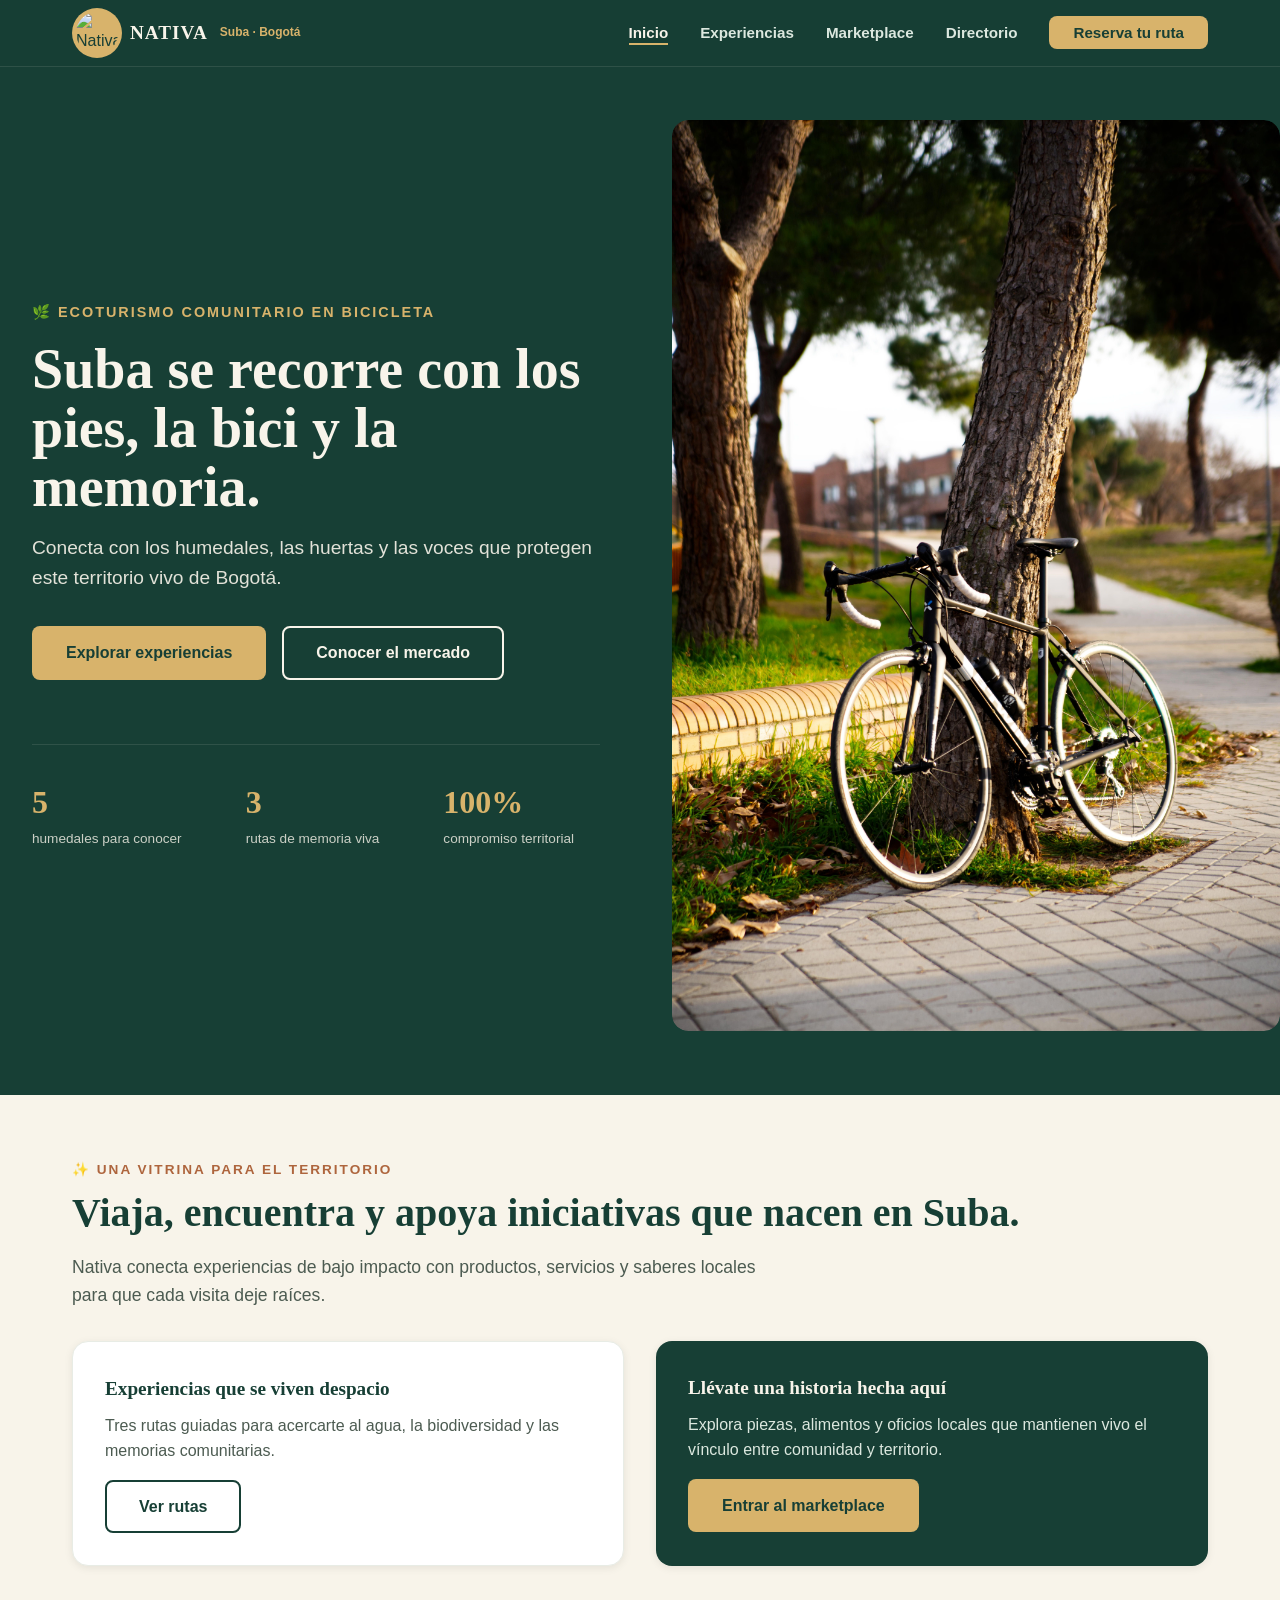
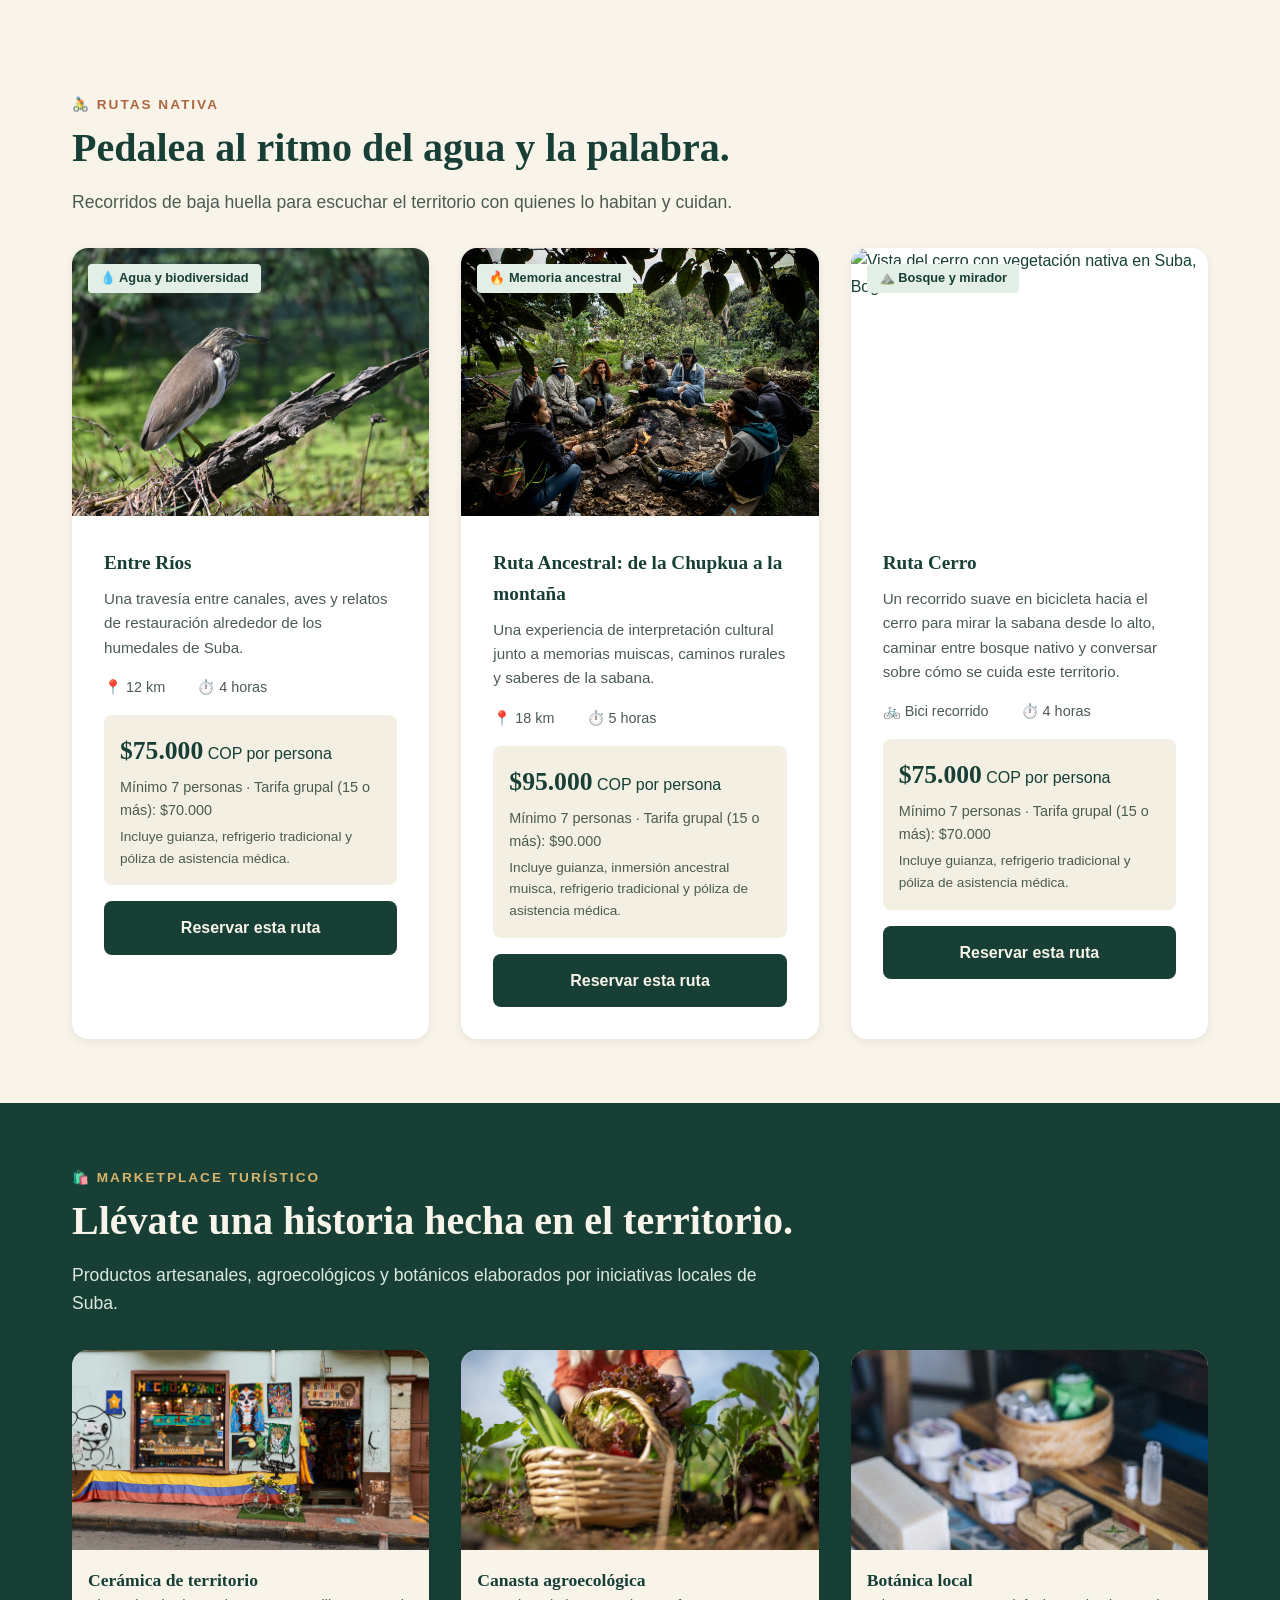
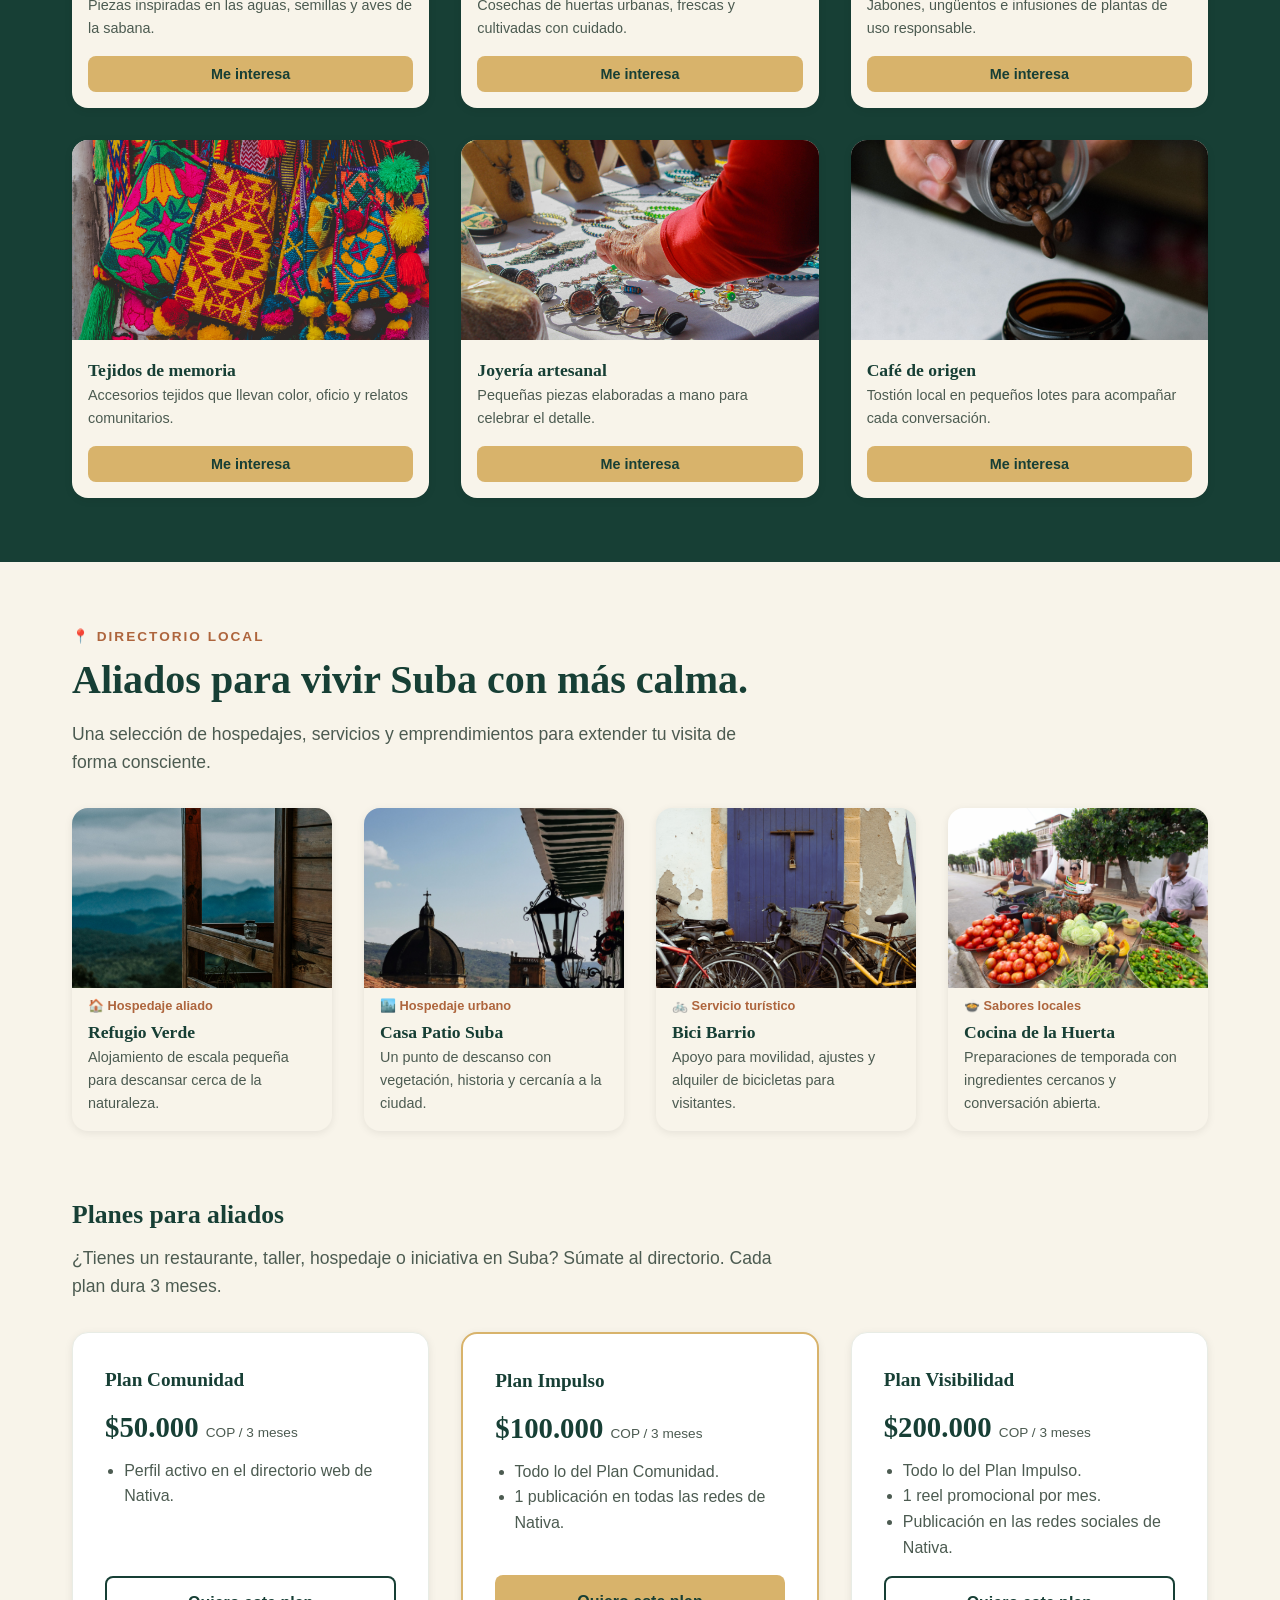
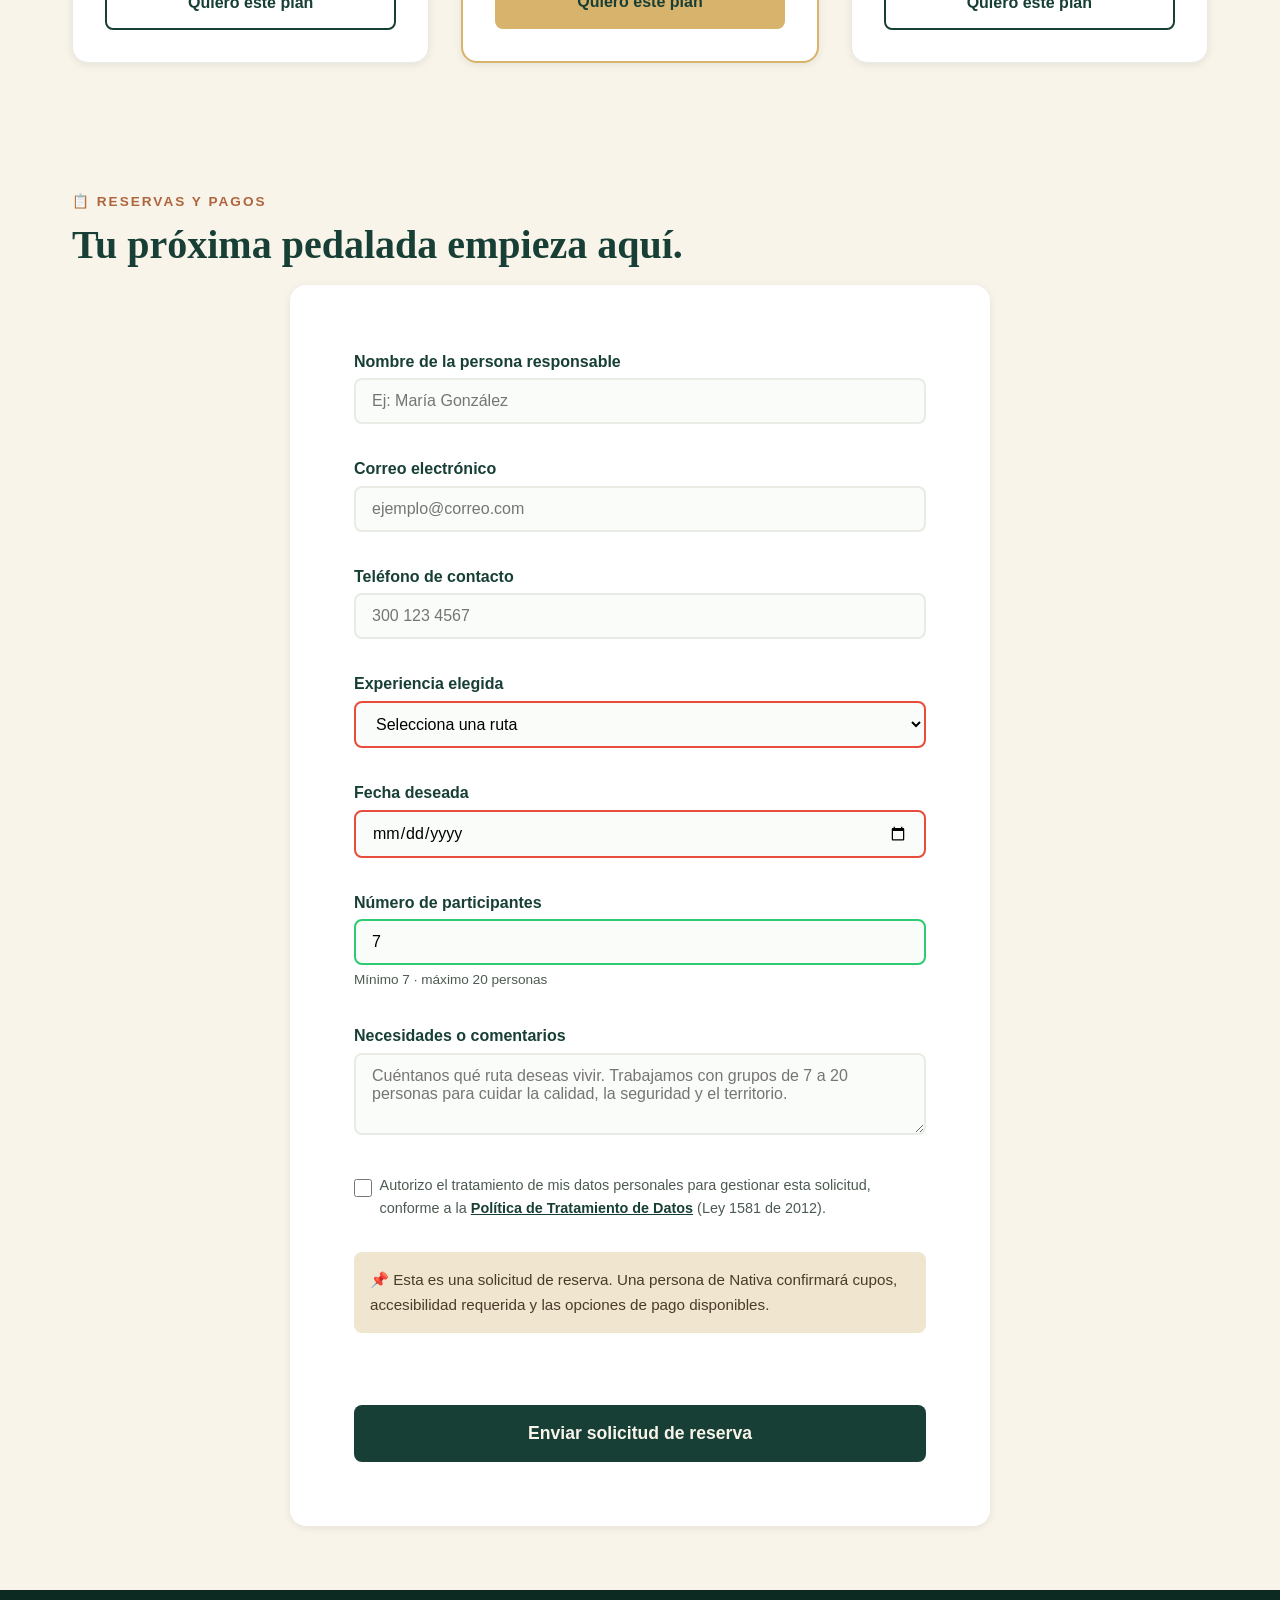
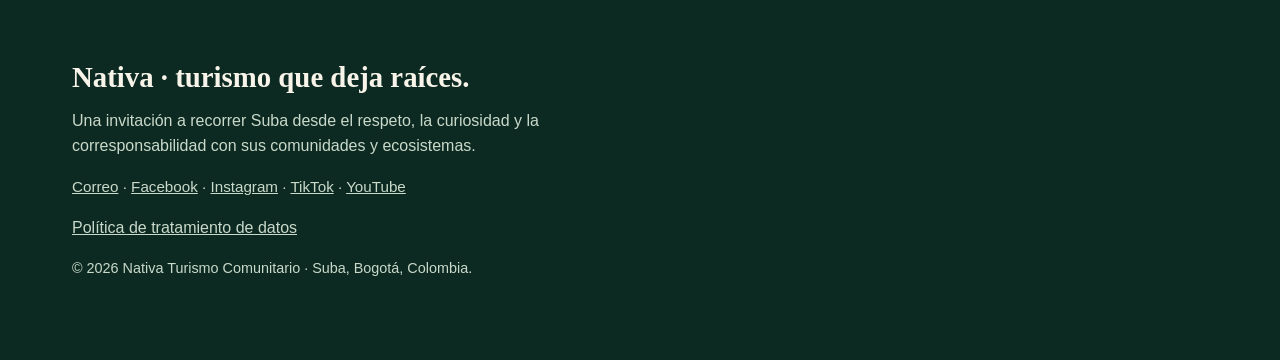
==== commit 6223ca5b: "Add files via upload" ====
--- a/index.html
+++ b/index.html
@@ -1,338 +1,400 @@
-<!DOCTYPE html>
-<html lang="es-CO">
-<head>
-    <meta charset="UTF-8">
-    <meta name="viewport" content="width=device-width, initial-scale=1.0">
-    <meta name="description" content="Nativa - Ecoturismo y cultura, Bogotá. Conecta con humedales, huertas y comunidades.">
-    <meta name="theme-color" content="#173f35">
-    
-    <!-- Seguridad -->
-    <meta http-equiv="X-Content-Type-Options" content="nosniff">
-    <meta http-equiv="Content-Security-Policy" content="default-src 'self' https://script.google.com; img-src 'self' https://images.pexels.com https://media.canva.com data:; style-src 'self' 'unsafe-inline' https://fonts.googleapis.com; font-src 'self' https://fonts.gstatic.com; script-src 'self' 'unsafe-inline'; connect-src 'self' https://script.google.com">
-    
-    <title>Nativa · Turismo Sostenible en Suba</title>
-    
-    <!-- CSS Principal -->
-    <link rel="stylesheet" href="styles.css">
-    
-    <!-- Preconexión para optimizar carga -->
-    <link rel="preconnect" href="https://fonts.googleapis.com">
-    <link rel="preconnect" href="https://fonts.gstatic.com" crossorigin>
-    
-    <!-- Fuentes optimizadas -->
-    <link rel="preconnect" href="https://fonts.googleapis.com">
-<link rel="preconnect" href="https://fonts.gstatic.com" crossorigin>
-<link href="https://fonts.googleapis.com/css2?family=Libre+Franklin:wght@300;400;600;700&family=Fraunces:opsz,wght@9..144,400;9..144,600;9..144,700&display=swap" rel="stylesheet">
-</head>
-<body>
-    <!-- Skip link para accesibilidad -->
-    <a href="#main-content" class="skip-link">Saltar al contenido principal</a>
-
-    <!-- ============ HEADER / NAVEGACIÓN ============ -->
-    <header class="header" role="banner">
-        <nav class="nav-container" role="navigation" aria-label="Navegación principal">
-            <div class="nav-logo">
-                <img src="assets/icons/logo-zari.svg" alt="Nativa - Ecoturismo y cultura" width="50" height="50" loading="lazy">
-                <span class="nav-brand">NATIVA</span>
-                <span class="nav-subtitle">Bogotá</span>
-            </div>
-            
-            <button class="nav-toggle" aria-label="Abrir menú" aria-expanded="false">
-                <span class="hamburger"></span>
-            </button>
-
-            <ul class="nav-menu">
-                <li><a href="#inicio" class="active" aria-current="page">Inicio</a></li>
-                <li><a href="#experiencias">Experiencias</a></li>
-                <li><a href="#marketplace">Marketplace</a></li>
-                <li><a href="#directorio">Directorio</a></li>
-                <li><a href="#reservas" class="nav-cta">Reserva tu ruta</a></li>
-            </ul>
-        </nav>
-    </header>
-
-    <!-- ============ CONTENIDO PRINCIPAL ============ -->
-    <main id="main-content">
-        
-        <!-- ===== SECCIÓN HERO ===== -->
-        <section id="inicio" class="hero" aria-labelledby="hero-title">
-            <div class="hero-content">
-                <p class="hero-eyebrow">🌿 ecoTurismo comunitario en bicicleta</p>
-                <h1 id="hero-title" class="hero-title">Suba se recorre con los pies, la bici y la memoria.</h1>
-                <p class="hero-description">Conecta con los humedales, las huertas y las voces que protegen este territorio vivo de Bogotá.</p>
-                
-                <div class="hero-buttons">
-                    <a href="#experiencias" class="btn btn-primary">Explorar experiencias</a>
-                    <a href="#marketplace" class="btn btn-secondary">Conocer el mercado</a>
-                </div>
-                
-                <div class="hero-stats">
-                    <div class="stat-item">
-                        <span class="stat-number">5</span>
-                        <span class="stat-label">humedales para conocer</span>
-                    </div>
-                    <div class="stat-item">
-                        <span class="stat-number">2</span>
-                        <span class="stat-label">rutas de memoria viva</span>
-                    </div>
-                    <div class="stat-item">
-                        <span class="stat-number">100%</span>
-                        <span class="stat-label">compromiso territorial</span>
-                    </div>
-                </div>
-            </div>
-            
-            <div class="hero-image">
-                <img src="assets/images/hero-bicicleta.jpg" alt="Ciclista se detiene en un sendero de bosque iluminado rodeado de agua y vegetación" loading="eager" width="800" height="600">
-            </div>
-        </section>
-
-        <!-- ===== SECCIÓN HOME ===== -->
-        <section class="home" aria-labelledby="home-title">
-            <div class="container">
-                <p class="section-eyebrow">✨ Una vitrina para el territorio</p>
-                <h2 id="home-title" class="section-title">Viaja, encuentra y apoya iniciativas que nacen en Bogota.</h2>
-                <p class="section-description">Nativa conecta experiencias de bajo impacto con productos, servicios y saberes locales para que cada visita deje raíces.</p>
-                
-                <div class="home-grid">
-                    <article class="home-card home-card-route">
-                        <h3 class="card-title">Experiencias que se viven despacio</h3>
-                        <p class="card-text">Dos rutas guiadas para acercarte al agua, la biodiversidad y las memorias comunitarias.</p>
-                        <a href="#experiencias" class="btn btn-outline">Ver rutas</a>
-                    </article>
-                    
-                    <article class="home-card home-card-market">
-                        <h3 class="card-title">Llévate una historia hecha aquí</h3>
-                        <p class="card-text">Explora piezas, alimentos y oficios locales que mantienen vivo el vínculo entre comunidad y territorio.</p>
-                        <a href="#marketplace" class="btn btn-primary">Entrar al marketplace</a>
-                    </article>
-                </div>
-            </div>
-        </section>
-
-        <!-- ===== SECCIÓN EXPERIENCIAS ===== -->
-        <section id="experiencias" class="routes" aria-labelledby="routes-title">
-            <div class="container">
-                <p class="section-eyebrow">🚴 Rutas Nativa</p>
-                <h2 id="routes-title" class="section-title">Pedalea al ritmo del agua y la palabra.</h2>
-                <p class="section-description">Recorridos de baja huella para escuchar el territorio con quienes lo habitan y cuidan.</p>
-                
-                <div class="routes-grid">
-                    <article class="route-card" data-route="rios">
-                        <div class="route-image">
-                            <img src="assets/images/ruta-rios.jpg" alt="Garza junto a vegetación exuberante en Briceño, Colombia" loading="lazy" width="400" height="300">
-                            <span class="route-tag">💧 Agua y biodiversidad</span>
-                        </div>
-                        <div class="route-content">
-                            <h3 class="route-title">Entre Ríos</h3>
-                            <p class="route-description">Una travesía entre canales, aves y relatos de restauración alrededor de los humedales de Suba.</p>
-                            <div class="route-meta">
-                                <span>📍 12 km</span>
-                                <span>⏱️ 3 horas</span>
-                            </div>
-                            <a href="#reservas" class="btn btn-route">Reservar esta ruta</a>
-                        </div>
-                    </article>
-                    
-                    <article class="route-card" data-route="sabana">
-                        <div class="route-image">
-                            <img src="assets/images/ruta-sabana.jpg" alt="Ritual cultural con fuego y música en Bogotá, Colombia" loading="lazy" width="400" height="300">
-                            <span class="route-tag">🔥 Memoria ancestral</span>
-                        </div>
-                        <div class="route-content">
-                            <h3 class="route-title">Sabana Ancestral</h3>
-                            <p class="route-description">Una experiencia de interpretación cultural junto a memorias muiscas, caminos rurales y saberes de la sabana.</p>
-                            <div class="route-meta">
-                                <span>📍 18 km</span>
-                                <span>⏱️ 4 horas</span>
-                            </div>
-                            <a href="#reservas" class="btn btn-route">Reservar esta ruta</a>
-                        </div>
-                    </article>
-                </div>
-            </div>
-        </section>
-
-        <!-- ===== SECCIÓN MARKETPLACE ===== -->
-        <section id="marketplace" class="marketplace" aria-labelledby="marketplace-title">
-            <div class="container">
-                <p class="section-eyebrow" style="color: #d8b36b;">🛍️ Marketplace turístico</p>
-                <h2 id="marketplace-title" class="section-title" style="color: #f8f4ea;">Llévate una historia hecha en el territorio.</h2>
-                <p class="section-description" style="color: #dce8df;">Productos artesanales, agroecológicos y botánicos elaborados por iniciativas locales de Suba.</p>
-                
-                <div class="market-grid">
-                    <!-- Producto 1 -->
-                    <article class="market-card">
-                        <img src="assets/images/ceramica.jpg" alt="Cerámicas artesanales coloridas" loading="lazy" width="300" height="200">
-                        <h3 class="market-title">Cerámica de territorio</h3>
-                        <p class="market-description">Piezas inspiradas en las aguas, semillas y aves de la sabana.</p>
-                        <button class="btn btn-market" data-producto="ceramica">Me interesa</button>
-                    </article>
-                    
-                    <!-- Producto 2 -->
-                    <article class="market-card">
-                        <img src="assets/images/canasta.jpg" alt="Mujer lleva canasta con verduras frescas" loading="lazy" width="300" height="200">
-                        <h3 class="market-title">Canasta agroecológica</h3>
-                        <p class="market-description">Cosechas de huertas urbanas, frescas y cultivadas con cuidado.</p>
-                        <button class="btn btn-market" data-producto="canasta">Me interesa</button>
-                    </article>
-                    
-                    <!-- Producto 3 -->
-                    <article class="market-card">
-                        <img src="assets/images/botanica.jpg" alt="Jabones orgánicos artesanales" loading="lazy" width="300" height="200">
-                        <h3 class="market-title">Botánica local</h3>
-                        <p class="market-description">Jabones, ungüentos e infusiones de plantas de uso responsable.</p>
-                        <button class="btn btn-market" data-producto="botanica">Me interesa</button>
-                    </article>
-                    
-                    <!-- Producto 4 -->
-                    <article class="market-card">
-                        <img src="assets/images/tejidos.jpg" alt="Bolso tejido artesanal de colores" loading="lazy" width="300" height="200">
-                        <h3 class="market-title">Tejidos de memoria</h3>
-                        <p class="market-description">Accesorios tejidos que llevan color, oficio y relatos comunitarios.</p>
-                        <button class="btn btn-market" data-producto="tejidos">Me interesa</button>
-                    </article>
-                    
-                    <!-- Producto 5 -->
-                    <article class="market-card">
-                        <img src="assets/images/joyeria.jpg" alt="Mujer muestra collares artesanales" loading="lazy" width="300" height="200">
-                        <h3 class="market-title">Joyería artesanal</h3>
-                        <p class="market-description">Pequeñas piezas elaboradas a mano para celebrar el detalle.</p>
-                        <button class="btn btn-market" data-producto="joyeria">Me interesa</button>
-                    </article>
-                    
-                    <!-- Producto 6 -->
-                    <article class="market-card">
-                        <img src="assets/images/cafe.jpg" alt="Granos de café colombiano" loading="lazy" width="300" height="200">
-                        <h3 class="market-title">Café de origen</h3>
-                        <p class="market-description">Tostión local en pequeños lotes para acompañar cada conversación.</p>
-                        <button class="btn btn-market" data-producto="cafe">Me interesa</button>
-                    </article>
-                </div>
-            </div>
-        </section>
-
-        <!-- ===== SECCIÓN DIRECTORIO ===== -->
-        <section id="directorio" class="directory" aria-labelledby="directorio-title">
-            <div class="container">
-                <p class="section-eyebrow">📍 Directorio local</p>
-                <h2 id="directorio-title" class="section-title">Aliados para vivir Suba con más calma.</h2>
-                <p class="section-description">Una selección de hospedajes, servicios y emprendimientos para extender tu visita de forma consciente.</p>
-                
-                <div class="directory-grid">
-                    <article class="directory-card">
-                        <img src="assets/images/refugio-verde.jpg" alt="Casa de madera tipo refugio rodeada por bosque" loading="lazy" width="300" height="200">
-                        <span class="directory-type">🏠 Hospedaje aliado</span>
-                        <h3 class="directory-title">Refugio Verde</h3>
-                        <p class="directory-description">Alojamiento de escala pequeña para descansar cerca de la naturaleza.</p>
-                    </article>
-                    
-                    <article class="directory-card">
-                        <img src="assets/images/casa-patio.jpg" alt="Patio colonial con fuente en Bogotá" loading="lazy" width="300" height="200">
-                        <span class="directory-type">🏙️ Hospedaje urbano</span>
-                        <h3 class="directory-title">Casa Patio Suba</h3>
-                        <p class="directory-description">Un punto de descanso con vegetación, historia y cercanía a la ciudad.</p>
-                    </article>
-                    
-                    <article class="directory-card">
-                        <img src="assets/images/bici-barrio.jpg" alt="Bicicletas estacionadas frente a tienda de alquiler" loading="lazy" width="300" height="200">
-                        <span class="directory-type">🚲 Servicio turístico</span>
-                        <h3 class="directory-title">Bici Barrio</h3>
-                        <p class="directory-description">Apoyo para movilidad, ajustes y alquiler de bicicletas para visitantes.</p>
-                    </article>
-                    
-                    <article class="directory-card">
-                        <img src="assets/images/cocina-huerta.jpg" alt="Vendedora sirve comida caliente en calle de Bogotá" loading="lazy" width="300" height="200">
-                        <span class="directory-type">🍲 Sabores locales</span>
-                        <h3 class="directory-title">Cocina de la Huerta</h3>
-                        <p class="directory-description">Preparaciones de temporada con ingredientes cercanos y conversación abierta.</p>
-                    </article>
-                </div>
-            </div>
-        </section>
-
-        <!-- ===== SECCIÓN RESERVAS ===== -->
-        <section id="reservas" class="booking" aria-labelledby="booking-title">
-            <div class="container">
-                <p class="section-eyebrow" style="color: #ae653d;">📋 Reservas y pagos</p>
-                <h2 id="booking-title" class="section-title">Tu próxima pedalada empieza aquí.</h2>
-                
-                <form id="booking-form" class="booking-form" novalidate>
-                    <div class="form-group">
-                        <label for="booking-name">Nombre de la persona responsable</label>
-                        <input type="text" id="booking-name" name="nombre" placeholder="Ej: María González" required>
-                    </div>
-                    
-                    <div class="form-group">
-                        <label for="booking-email">Correo electrónico</label>
-                        <input type="email" id="booking-email" name="email" placeholder="ejemplo@correo.com" required>
-                    </div>
-                    
-                    <div class="form-group">
-                        <label for="booking-phone">Teléfono de contacto</label>
-                        <input type="tel" id="booking-phone" name="telefono" placeholder="300 123 4567" required>
-                    </div>
-                    
-                    <div class="form-group">
-                        <label for="booking-experience">Experiencia elegida</label>
-                        <select id="booking-experience" name="experiencia" required>
-                            <option value="">Selecciona una ruta</option>
-                            <option value="rios">🌊 Entre Ríos</option>
-                            <option value="sabana">🔥 Sabana Ancestral</option>
-                        </select>
-                    </div>
-                    
-                    <div class="form-group">
-                        <label for="booking-date">Fecha deseada</label>
-                        <input type="date" id="booking-date" name="fecha" required>
-                    </div>
-                    
-                    <div class="form-group">
-                        <label for="booking-group">Número de participantes</label>
-                        <input type="number" id="booking-group" name="participantes" min="5" max="20" value="5" required>
-                        <span class="form-help">Mínimo 5 · máximo 20 personas</span>
-                    </div>
-                    
-                    <div class="form-group">
-                        <label for="booking-notes">Necesidades o comentarios</label>
-                        <textarea id="booking-notes" name="notas" rows="3" placeholder="Cuéntanos qué ruta deseas vivir. Trabajamos con grupos de 5 a 20 personas para cuidar la calidad, la seguridad y el territorio."></textarea>
-                    </div>
-                    
-                    <div class="booking-notice">
-                        <p>📌 Esta es una solicitud de reserva. Una persona de Nativa confirmará cupos, accesibilidad requerida y las opciones de pago disponibles.</p>
-                    </div>
-                    
-                    <button type="submit" class="btn btn-submit">Enviar solicitud de reserva</button>
-                </form>
-            </div>
-        </section>
-    </main>
-
-    <!-- ============ FOOTER ============ -->
-    <footer class="footer" role="contentinfo">
-        <div class="container">
-            <div class="footer-content">
-                <div class="footer-brand">
-                    <h2>Nativa · turismo que deja raíces.</h2>
-                    <p>Una invitación a recorrer Suba desde el respeto, la curiosidad y la corresponsabilidad con sus comunidades y ecosistemas.</p>
-                    <p class="footer-copy">© 2026 Nativa Turismo Comunitario · Suba, Bogotá, Colombia.</p>
-                </div>
-            </div>
-        </div>
-    </footer>
-    <div class="footer-legal" style="margin-top: 20px; font-size: 0.85rem; color: #afc3b2; border-top: 1px solid rgba(255,255,255,0.1); padding-top: 20px;">
-    <p>
-        © 2026 Nativa Turismo Comunitario · Todos los derechos reservados.
-        <br>
-        <a href="/privacidad.html" style="color: #d8b36b;">Política de Privacidad</a> · 
-        <a href="/terminos.html" style="color: #d8b36b;">Términos y Condiciones</a>
-    </p>
-    <p style="font-size: 0.75rem; margin-top: 5px;">
-        Contenido protegido por derechos de autor. Las imágenes son de Pexels y se usan bajo licencia.
-    </p>
-</div>
-
-    <!-- JavaScript -->
-    <script src="script.js" defer></script>
-</body>
-</html>
+<!DOCTYPE html>
+<html lang="es-CO">
+<head>
+    <meta charset="UTF-8">
+    <meta name="viewport" content="width=device-width, initial-scale=1.0">
+    <meta name="description" content="Nativa - Turismo sostenible en Suba, Bogotá. Conecta con humedales, huertas y comunidades.">
+    <meta name="theme-color" content="#173f35">
+    
+    <!-- Seguridad -->
+    <meta http-equiv="Content-Security-Policy" content="default-src 'none'; script-src 'self'; style-src 'self' https://fonts.googleapis.com; font-src 'self' https://fonts.gstatic.com; img-src 'self' data:; connect-src 'self' https://script.google.com https://script.googleusercontent.com; form-action 'self'; base-uri 'self'; object-src 'none'; upgrade-insecure-requests">
+    <meta name="referrer" content="strict-origin-when-cross-origin">
+    
+    <title>Nativa · Turismo Sostenible en Suba</title>
+    
+    <!-- CSS Principal -->
+    <link rel="stylesheet" href="styles.css">
+    
+    <!-- Preconexión para optimizar carga -->
+    <link rel="preconnect" href="https://fonts.googleapis.com">
+    <link rel="preconnect" href="https://fonts.gstatic.com" crossorigin>
+    
+    <!-- Fuentes optimizadas -->
+    <link href="https://fonts.googleapis.com/css2?family=Libre+Franklin:wght@300;400;600;700&family=Fraunces:opsz,wght@9..144,400;9..144,600;9..144,700&display=swap" rel="stylesheet">
+</head>
+<body>
+    <!-- Skip link para accesibilidad -->
+    <a href="#main-content" class="skip-link">Saltar al contenido principal</a>
+
+    <!-- ============ HEADER / NAVEGACIÓN ============ -->
+    <header class="header" role="banner">
+        <nav class="nav-container" role="navigation" aria-label="Navegación principal">
+            <div class="nav-logo">
+                <img src="assets/icons/logo-nativa.svg" alt="Nativa - Turismo Comunitario" width="50" height="50" loading="eager">
+                <span class="nav-brand">NATIVA</span>
+                <span class="nav-subtitle">Suba · Bogotá</span>
+            </div>
+            
+            <button class="nav-toggle" aria-label="Abrir menú" aria-expanded="false">
+                <span class="hamburger"></span>
+            </button>
+
+            <ul class="nav-menu">
+                <li><a href="#inicio" class="active" aria-current="page">Inicio</a></li>
+                <li><a href="#experiencias">Experiencias</a></li>
+                <li><a href="#marketplace">Marketplace</a></li>
+                <li><a href="#directorio">Directorio</a></li>
+                <li><a href="#reservas" class="nav-cta">Reserva tu ruta</a></li>
+            </ul>
+        </nav>
+    </header>
+
+    <!-- ============ CONTENIDO PRINCIPAL ============ -->
+    <main id="main-content">
+        
+        <!-- ===== SECCIÓN HERO ===== -->
+        <section id="inicio" class="hero" aria-labelledby="hero-title">
+            <div class="hero-content">
+                <p class="hero-eyebrow">🌿 ecoTurismo comunitario en bicicleta</p>
+                <h1 id="hero-title" class="hero-title">Suba se recorre con los pies, la bici y la memoria.</h1>
+                <p class="hero-description">Conecta con los humedales, las huertas y las voces que protegen este territorio vivo de Bogotá.</p>
+                
+                <div class="hero-buttons">
+                    <a href="#experiencias" class="btn btn-primary">Explorar experiencias</a>
+                    <a href="#marketplace" class="btn btn-secondary">Conocer el mercado</a>
+                </div>
+                
+                <div class="hero-stats">
+                    <div class="stat-item">
+                        <span class="stat-number">5</span>
+                        <span class="stat-label">humedales para conocer</span>
+                    </div>
+                    <div class="stat-item">
+                        <span class="stat-number">3</span>
+                        <span class="stat-label">rutas de memoria viva</span>
+                    </div>
+                    <div class="stat-item">
+                        <span class="stat-number">100%</span>
+                        <span class="stat-label">compromiso territorial</span>
+                    </div>
+                </div>
+            </div>
+            
+            <div class="hero-image">
+                <img src="assets/images/hero-bicicleta.jpg" alt="Ciclista se detiene en un sendero de bosque iluminado rodeado de agua y vegetación" loading="eager" width="800" height="600">
+            </div>
+        </section>
+
+        <!-- ===== SECCIÓN HOME ===== -->
+        <section class="home" aria-labelledby="home-title">
+            <div class="container">
+                <p class="section-eyebrow">✨ Una vitrina para el territorio</p>
+                <h2 id="home-title" class="section-title">Viaja, encuentra y apoya iniciativas que nacen en Suba.</h2>
+                <p class="section-description">Nativa conecta experiencias de bajo impacto con productos, servicios y saberes locales para que cada visita deje raíces.</p>
+                
+                <div class="home-grid">
+                    <article class="home-card home-card-route">
+                        <h3 class="card-title">Experiencias que se viven despacio</h3>
+                        <p class="card-text">Tres rutas guiadas para acercarte al agua, la biodiversidad y las memorias comunitarias.</p>
+                        <a href="#experiencias" class="btn btn-outline">Ver rutas</a>
+                    </article>
+                    
+                    <article class="home-card home-card-market">
+                        <h3 class="card-title">Llévate una historia hecha aquí</h3>
+                        <p class="card-text">Explora piezas, alimentos y oficios locales que mantienen vivo el vínculo entre comunidad y territorio.</p>
+                        <a href="#marketplace" class="btn btn-primary">Entrar al marketplace</a>
+                    </article>
+                </div>
+            </div>
+        </section>
+
+        <!-- ===== SECCIÓN EXPERIENCIAS ===== -->
+        <section id="experiencias" class="routes" aria-labelledby="routes-title">
+            <div class="container">
+                <p class="section-eyebrow">🚴 Rutas Nativa</p>
+                <h2 id="routes-title" class="section-title">Pedalea al ritmo del agua y la palabra.</h2>
+                <p class="section-description">Recorridos de baja huella para escuchar el territorio con quienes lo habitan y cuidan.</p>
+                
+                <div class="routes-grid">
+                    <article class="route-card" data-route="rios">
+                        <div class="route-image">
+                            <img src="assets/images/ruta-rios.jpg" alt="Garza junto a vegetación exuberante en Briceño, Colombia" loading="lazy" width="400" height="300">
+                            <span class="route-tag">💧 Agua y biodiversidad</span>
+                        </div>
+                        <div class="route-content">
+                            <h3 class="route-title">Entre Ríos</h3>
+                            <p class="route-description">Una travesía entre canales, aves y relatos de restauración alrededor de los humedales de Suba.</p>
+                            <div class="route-meta">
+                                <span>📍 12 km</span>
+                                <span>⏱️ 4 horas</span>
+                            </div>
+                            <div class="route-price">
+                                <p class="price-main"><strong>$75.000</strong> COP por persona</p>
+                                <p>Mínimo 7 personas · Tarifa grupal (15 o más): $70.000</p>
+                                <p class="price-incl">Incluye guianza, refrigerio tradicional y póliza de asistencia médica.</p>
+                            </div>
+                            <a href="#reservas" class="btn btn-route">Reservar esta ruta</a>
+                        </div>
+                    </article>
+                    
+                    <article class="route-card" data-route="sabana">
+                        <div class="route-image">
+                            <img src="assets/images/ruta-sabana.jpg" alt="Ritual cultural con fuego y música en Bogotá, Colombia" loading="lazy" width="400" height="300">
+                            <span class="route-tag">🔥 Memoria ancestral</span>
+                        </div>
+                        <div class="route-content">
+                            <h3 class="route-title">Ruta Ancestral: de la Chupkua a la montaña</h3>
+                            <p class="route-description">Una experiencia de interpretación cultural junto a memorias muiscas, caminos rurales y saberes de la sabana.</p>
+                            <div class="route-meta">
+                                <span>📍 18 km</span>
+                                <span>⏱️ 5 horas</span>
+                            </div>
+                            <div class="route-price">
+                                <p class="price-main"><strong>$95.000</strong> COP por persona</p>
+                                <p>Mínimo 7 personas · Tarifa grupal (15 o más): $90.000</p>
+                                <p class="price-incl">Incluye guianza, inmersión ancestral muisca, refrigerio tradicional y póliza de asistencia médica.</p>
+                            </div>
+                            <a href="#reservas" class="btn btn-route">Reservar esta ruta</a>
+                        </div>
+                    </article>
+
+                    <article class="route-card" data-route="cerro">
+                        <div class="route-image">
+                            <img src="assets/images/ruta-cerro.jpg" alt="Vista del cerro con vegetación nativa en Suba, Bogotá" loading="lazy" width="400" height="300">
+                            <span class="route-tag">⛰️ Bosque y mirador</span>
+                        </div>
+                        <div class="route-content">
+                            <h3 class="route-title">Ruta Cerro</h3>
+                            <p class="route-description">Un recorrido suave en bicicleta hacia el cerro para mirar la sabana desde lo alto, caminar entre bosque nativo y conversar sobre cómo se cuida este territorio.</p>
+                            <div class="route-meta">
+                                <span>🚲 Bici recorrido</span>
+                                <span>⏱️ 4 horas</span>
+                            </div>
+                            <div class="route-price">
+                                <p class="price-main"><strong>$75.000</strong> COP por persona</p>
+                                <p>Mínimo 7 personas · Tarifa grupal (15 o más): $70.000</p>
+                                <p class="price-incl">Incluye guianza, refrigerio tradicional y póliza de asistencia médica.</p>
+                            </div>
+                            <a href="#reservas" class="btn btn-route">Reservar esta ruta</a>
+                        </div>
+                    </article>
+                </div>
+            </div>
+        </section>
+
+        <!-- ===== SECCIÓN MARKETPLACE ===== -->
+        <section id="marketplace" class="marketplace" aria-labelledby="marketplace-title">
+            <div class="container">
+                <p class="section-eyebrow eyebrow-gold">🛍️ Marketplace turístico</p>
+                <h2 id="marketplace-title" class="section-title title-light">Llévate una historia hecha en el territorio.</h2>
+                <p class="section-description desc-light">Productos artesanales, agroecológicos y botánicos elaborados por iniciativas locales de Suba.</p>
+                
+                <div class="market-grid">
+                    <!-- Producto 1 -->
+                    <article class="market-card">
+                        <img src="assets/images/ceramica.jpg" alt="Cerámicas artesanales coloridas" loading="lazy" width="300" height="200">
+                        <h3 class="market-title">Cerámica de territorio</h3>
+                        <p class="market-description">Piezas inspiradas en las aguas, semillas y aves de la sabana.</p>
+                        <button class="btn btn-market" data-producto="ceramica">Me interesa</button>
+                    </article>
+                    
+                    <!-- Producto 2 -->
+                    <article class="market-card">
+                        <img src="assets/images/canasta.jpg" alt="Mujer lleva canasta con verduras frescas" loading="lazy" width="300" height="200">
+                        <h3 class="market-title">Canasta agroecológica</h3>
+                        <p class="market-description">Cosechas de huertas urbanas, frescas y cultivadas con cuidado.</p>
+                        <button class="btn btn-market" data-producto="canasta">Me interesa</button>
+                    </article>
+                    
+                    <!-- Producto 3 -->
+                    <article class="market-card">
+                        <img src="assets/images/botanica.jpg" alt="Jabones orgánicos artesanales" loading="lazy" width="300" height="200">
+                        <h3 class="market-title">Botánica local</h3>
+                        <p class="market-description">Jabones, ungüentos e infusiones de plantas de uso responsable.</p>
+                        <button class="btn btn-market" data-producto="botanica">Me interesa</button>
+                    </article>
+                    
+                    <!-- Producto 4 -->
+                    <article class="market-card">
+                        <img src="assets/images/tejidos.jpg" alt="Bolso tejido artesanal de colores" loading="lazy" width="300" height="200">
+                        <h3 class="market-title">Tejidos de memoria</h3>
+                        <p class="market-description">Accesorios tejidos que llevan color, oficio y relatos comunitarios.</p>
+                        <button class="btn btn-market" data-producto="tejidos">Me interesa</button>
+                    </article>
+                    
+                    <!-- Producto 5 -->
+                    <article class="market-card">
+                        <img src="assets/images/joyeria.jpg" alt="Mujer muestra collares artesanales" loading="lazy" width="300" height="200">
+                        <h3 class="market-title">Joyería artesanal</h3>
+                        <p class="market-description">Pequeñas piezas elaboradas a mano para celebrar el detalle.</p>
+                        <button class="btn btn-market" data-producto="joyeria">Me interesa</button>
+                    </article>
+                    
+                    <!-- Producto 6 -->
+                    <article class="market-card">
+                        <img src="assets/images/cafe.jpg" alt="Granos de café colombiano" loading="lazy" width="300" height="200">
+                        <h3 class="market-title">Café de origen</h3>
+                        <p class="market-description">Tostión local en pequeños lotes para acompañar cada conversación.</p>
+                        <button class="btn btn-market" data-producto="cafe">Me interesa</button>
+                    </article>
+                </div>
+            </div>
+        </section>
+
+        <!-- ===== SECCIÓN DIRECTORIO ===== -->
+        <section id="directorio" class="directory" aria-labelledby="directorio-title">
+            <div class="container">
+                <p class="section-eyebrow">📍 Directorio local</p>
+                <h2 id="directorio-title" class="section-title">Aliados para vivir Suba con más calma.</h2>
+                <p class="section-description">Una selección de hospedajes, servicios y emprendimientos para extender tu visita de forma consciente.</p>
+                
+                <div class="directory-grid">
+                    <article class="directory-card">
+                        <img src="assets/images/refugio-verde.jpg" alt="Casa de madera tipo refugio rodeada por bosque" loading="lazy" width="300" height="200">
+                        <span class="directory-type">🏠 Hospedaje aliado</span>
+                        <h3 class="directory-title">Refugio Verde</h3>
+                        <p class="directory-description">Alojamiento de escala pequeña para descansar cerca de la naturaleza.</p>
+                    </article>
+                    
+                    <article class="directory-card">
+                        <img src="assets/images/casa-patio.jpg" alt="Patio colonial con fuente en Bogotá" loading="lazy" width="300" height="200">
+                        <span class="directory-type">🏙️ Hospedaje urbano</span>
+                        <h3 class="directory-title">Casa Patio Suba</h3>
+                        <p class="directory-description">Un punto de descanso con vegetación, historia y cercanía a la ciudad.</p>
+                    </article>
+                    
+                    <article class="directory-card">
+                        <img src="assets/images/bici-barrio.jpg" alt="Bicicletas estacionadas frente a tienda de alquiler" loading="lazy" width="300" height="200">
+                        <span class="directory-type">🚲 Servicio turístico</span>
+                        <h3 class="directory-title">Bici Barrio</h3>
+                        <p class="directory-description">Apoyo para movilidad, ajustes y alquiler de bicicletas para visitantes.</p>
+                    </article>
+                    
+                    <article class="directory-card">
+                        <img src="assets/images/cocina-huerta.jpg" alt="Vendedora sirve comida caliente en calle de Bogotá" loading="lazy" width="300" height="200">
+                        <span class="directory-type">🍲 Sabores locales</span>
+                        <h3 class="directory-title">Cocina de la Huerta</h3>
+                        <p class="directory-description">Preparaciones de temporada con ingredientes cercanos y conversación abierta.</p>
+                    </article>
+                </div>
+
+                <h3 class="plans-title">Planes para aliados</h3>
+                <p class="section-description">¿Tienes un restaurante, taller, hospedaje o iniciativa en Suba? Súmate al directorio. Cada plan dura 3 meses.</p>
+                <div class="plans-grid">
+                    <article class="plan-card">
+                        <h4 class="plan-name">Plan Comunidad</h4>
+                        <p class="plan-price">$50.000 <span>COP / 3 meses</span></p>
+                        <ul class="plan-list"><li>Perfil activo en el directorio web de Nativa.</li></ul>
+                        <a href="mailto:nativaecoturismoycultura@gmail.com?subject=Plan%20Comunidad%20Nativa" class="btn btn-outline">Quiero este plan</a>
+                    </article>
+                    <article class="plan-card plan-featured">
+                        <h4 class="plan-name">Plan Impulso</h4>
+                        <p class="plan-price">$100.000 <span>COP / 3 meses</span></p>
+                        <ul class="plan-list"><li>Todo lo del Plan Comunidad.</li><li>1 publicación en todas las redes de Nativa.</li></ul>
+                        <a href="mailto:nativaecoturismoycultura@gmail.com?subject=Plan%20Impulso%20Nativa" class="btn btn-primary">Quiero este plan</a>
+                    </article>
+                    <article class="plan-card">
+                        <h4 class="plan-name">Plan Visibilidad</h4>
+                        <p class="plan-price">$200.000 <span>COP / 3 meses</span></p>
+                        <ul class="plan-list"><li>Todo lo del Plan Impulso.</li><li>1 reel promocional por mes.</li><li>Publicación en las redes sociales de Nativa.</li></ul>
+                        <a href="mailto:nativaecoturismoycultura@gmail.com?subject=Plan%20Visibilidad%20Nativa" class="btn btn-outline">Quiero este plan</a>
+                    </article>
+                </div>
+            </div>
+        </section>
+
+        <!-- ===== SECCIÓN RESERVAS ===== -->
+        <section id="reservas" class="booking" aria-labelledby="booking-title">
+            <div class="container">
+                <p class="section-eyebrow">📋 Reservas y pagos</p>
+                <h2 id="booking-title" class="section-title">Tu próxima pedalada empieza aquí.</h2>
+                
+                <form id="booking-form" class="booking-form" action="#" method="post">
+                    <div class="form-group">
+                        <label for="booking-name">Nombre de la persona responsable</label>
+                        <input type="text" id="booking-name" name="nombre" placeholder="Ej: María González" autocomplete="name" minlength="2" maxlength="100" required>
+                    </div>
+                    
+                    <div class="form-group">
+                        <label for="booking-email">Correo electrónico</label>
+                        <input type="email" id="booking-email" name="email" placeholder="ejemplo@correo.com" autocomplete="email" maxlength="120" required>
+                    </div>
+                    
+                    <div class="form-group">
+                        <label for="booking-phone">Teléfono de contacto</label>
+                        <input type="tel" id="booking-phone" name="telefono" placeholder="300 123 4567" autocomplete="tel" inputmode="tel" maxlength="20" pattern="[0-9+\s()\-]{7,20}" required>
+                    </div>
+                    
+                    <div class="form-group">
+                        <label for="booking-experience">Experiencia elegida</label>
+                        <select id="booking-experience" name="experiencia" required>
+                            <option value="">Selecciona una ruta</option>
+                            <option value="rios">🌊 Entre Ríos</option>
+                            <option value="sabana">🔥 Ruta Ancestral (Chupkua a la montaña)</option>
+                            <option value="cerro">⛰️ Ruta Cerro</option>
+                        </select>
+                    </div>
+                    
+                    <div class="form-group">
+                        <label for="booking-date">Fecha deseada</label>
+                        <input type="date" id="booking-date" name="fecha" required>
+                    </div>
+                    
+                    <div class="form-group">
+                        <label for="booking-group">Número de participantes</label>
+                        <input type="number" id="booking-group" name="participantes" min="7" max="20" value="7" required>
+                        <span class="form-help">Mínimo 7 · máximo 20 personas</span>
+                    </div>
+                    
+                    <div class="form-group">
+                        <label for="booking-notes">Necesidades o comentarios</label>
+                        <textarea id="booking-notes" name="notas" rows="3" maxlength="500" placeholder="Cuéntanos qué ruta deseas vivir. Trabajamos con grupos de 7 a 20 personas para cuidar la calidad, la seguridad y el territorio."></textarea>
+                    </div>
+                    
+                    <div class="hp" aria-hidden="true">
+                        <label for="booking-web">No llenar este campo</label>
+                        <input type="text" id="booking-web" name="web" tabindex="-1" autocomplete="off">
+                    </div>
+
+                    <div class="form-check">
+                        <input type="checkbox" id="booking-consent" name="consentimiento" required>
+                        <label for="booking-consent">Autorizo el tratamiento de mis datos personales para gestionar esta solicitud, conforme a la <a href="politica-datos.html" target="_blank" rel="noopener">Política de Tratamiento de Datos</a> (Ley 1581 de 2012).</label>
+                    </div>
+
+                    <div class="booking-notice">
+                        <p>📌 Esta es una solicitud de reserva. Una persona de Nativa confirmará cupos, accesibilidad requerida y las opciones de pago disponibles.</p>
+                    </div>
+                    
+                    <p id="form-status" class="form-status" role="status" aria-live="polite"></p>
+
+                    <button type="submit" class="btn btn-submit">Enviar solicitud de reserva</button>
+                </form>
+            </div>
+        </section>
+    </main>
+
+    <!-- ============ FOOTER ============ -->
+    <footer class="footer" role="contentinfo">
+        <div class="container">
+            <div class="footer-content">
+                <div class="footer-brand">
+                    <h2>Nativa · turismo que deja raíces.</h2>
+                    <p>Una invitación a recorrer Suba desde el respeto, la curiosidad y la corresponsabilidad con sus comunidades y ecosistemas.</p>
+                    <p class="footer-social">
+                        <a class="footer-link" href="mailto:nativaecoturismoycultura@gmail.com">Correo</a> ·
+                        <a class="footer-link" href="https://www.facebook.com/Nativaecoturismoycultura" target="_blank" rel="noopener noreferrer">Facebook</a> ·
+                        <a class="footer-link" href="https://www.instagram.com/nativaecoturismoycultura" target="_blank" rel="noopener noreferrer">Instagram</a> ·
+                        <a class="footer-link" href="https://www.tiktok.com/@nativaecoturismoycultura" target="_blank" rel="noopener noreferrer">TikTok</a> ·
+                        <a class="footer-link" href="https://www.youtube.com/@nativa.ecoturismoycultura" target="_blank" rel="noopener noreferrer">YouTube</a>
+                    </p>
+                    <p><a href="politica-datos.html" class="footer-link">Política de tratamiento de datos</a></p>
+                    <p class="footer-copy">© 2026 Nativa Turismo Comunitario · Suba, Bogotá, Colombia.</p>
+                </div>
+            </div>
+        </div>
+    </footer>
+
+    <!-- JavaScript -->
+    <script src="script.js" defer></script>
+</body>
+</html>
--- a/styles.css
+++ b/styles.css
@@ -1071,57 +1071,78 @@
     .footer-copy {
         color: #666;
     }
-}
-/* ===== ANIMACIONES PARA EL FORMULARIO ===== */
-
-@keyframes fadeInUp {
-    from {
-        opacity: 0;
-        transform: translateY(30px);
-    }
-    to {
-        opacity: 1;
-        transform: translateY(0);
-    }
-}
-
-@keyframes fadeOutDown {
-    from {
-        opacity: 1;
-        transform: translateY(0);
-    }
-    to {
-        opacity: 0;
-        transform: translateY(30px);
-    }
-}
-
-/* Estilo para el mensaje de éxito */
-.form-success {
-    animation: fadeInUp 0.6s ease;
-    max-width: 700px;
-    margin: 0 auto;
-}
-
-/* Hacer que el formulario tenga transición suave */
-#booking-form {
-    transition: all 0.5s ease;
-}
-
-/* Estilo para el botón de éxito */
-.btn-success {
-    background: #28a745;
-    color: white;
-    border: none;
-    padding: 12px 35px;
-    border-radius: 50px;
-    font-weight: bold;
-    font-size: 1rem;
-    cursor: pointer;
-    transition: all 0.3s ease;
-}
-
-.btn-success:hover {
-    transform: scale(1.05);
-    box-shadow: 0 4px 20px rgba(40, 167, 69, 0.4);
-}
+}
+
+/* ============================================
+   AJUSTES v2: seguridad (sin estilos inline), formulario y accesibilidad
+   ============================================ */
+.eyebrow-gold { color: var(--color-accent); }
+.title-light { color: var(--color-secondary); }
+.desc-light { color: var(--color-text-muted-light); }
+
+/* Honeypot anti-spam (oculto a personas, visible para bots) */
+.hp {
+    position: absolute;
+    left: -9999px;
+    width: 1px;
+    height: 1px;
+    overflow: hidden;
+}
+
+.form-check {
+    display: flex;
+    gap: var(--spacing-sm);
+    align-items: flex-start;
+    margin-bottom: var(--spacing-lg);
+    font-size: 0.9rem;
+    color: var(--color-text-muted);
+}
+.form-check input { margin-top: 0.3rem; width: 1.1rem; height: 1.1rem; flex-shrink: 0; }
+.form-check a { text-decoration: underline; color: var(--color-primary); font-weight: 600; }
+
+.form-status { min-height: 1.5rem; margin-bottom: var(--spacing-md); font-weight: 600; }
+.form-status.is-ok { color: #1e7a46; }
+.form-status.is-error { color: #b3261e; }
+
+.btn-market.is-added { background-color: #2e7d57; color: #ffffff; }
+.btn:disabled { opacity: 0.6; cursor: not-allowed; transform: none; }
+
+.footer-link { color: #c9d9ca; text-decoration: underline; }
+
+/* Foco visible para teclado */
+:focus-visible { outline: 3px solid var(--color-accent); outline-offset: 2px; }
+
+/* Página de política de datos */
+.legal { max-width: 800px; margin: 0 auto; padding: 120px var(--spacing-md) var(--spacing-xl); }
+.legal h1 { font-family: var(--font-heading); font-size: 2.2rem; margin-bottom: var(--spacing-md); }
+.legal h2 { font-family: var(--font-heading); font-size: 1.3rem; margin: var(--spacing-lg) 0 var(--spacing-sm); }
+.legal p, .legal li { color: var(--color-text-muted); margin-bottom: var(--spacing-sm); }
+.legal ul { padding-left: 1.5rem; }
+.legal a { text-decoration: underline; font-weight: 600; }
+
+@media (prefers-reduced-motion: reduce) {
+    html { scroll-behavior: auto; }
+    *, *::before, *::after { animation: none !important; transition: none !important; }
+    .hero, .home, .routes, .marketplace, .directory, .booking { opacity: 1; }
+}
+
+.footer-social { font-size: 0.95rem; }
+
+/* ===== Precios y planes ===== */
+.route-price { background: #f3efe2; border-radius: var(--radius-md); padding: var(--spacing-md); margin-bottom: var(--spacing-md); font-size: 0.9rem; color: var(--color-text-muted); }
+.route-price p { margin: 0 0 var(--spacing-xs); }
+.route-price .price-main { font-size: 1rem; color: var(--color-primary); }
+.route-price .price-main strong { font-family: var(--font-heading); font-size: 1.6rem; }
+.route-price .price-incl { font-size: 0.85rem; margin-bottom: 0; }
+
+.plans-title { font-family: var(--font-heading); font-size: 1.6rem; color: var(--color-text-dark); margin: var(--spacing-xl) 0 var(--spacing-sm); }
+.plans-grid { display: grid; grid-template-columns: repeat(3, 1fr); gap: var(--spacing-lg); }
+.plan-card { display: flex; flex-direction: column; background: #ffffff; border: 1px solid #e8ece5; border-radius: var(--radius-lg); padding: var(--spacing-lg); box-shadow: var(--shadow-sm); }
+.plan-featured { border: 2px solid var(--color-accent); }
+.plan-name { font-family: var(--font-heading); font-size: 1.2rem; color: var(--color-text-dark); }
+.plan-price { font-family: var(--font-heading); font-size: 1.8rem; font-weight: 700; color: var(--color-primary); margin: var(--spacing-sm) 0; }
+.plan-price span { font-family: var(--font-body); font-size: 0.85rem; font-weight: 400; color: var(--color-text-muted); }
+.plan-list { flex: 1; padding-left: 1.2rem; margin-bottom: var(--spacing-md); color: var(--color-text-muted); }
+
+@media (min-width: 993px) { .routes-grid { grid-template-columns: repeat(3, 1fr); } }
+@media (max-width: 992px) { .plans-grid { grid-template-columns: 1fr; } }
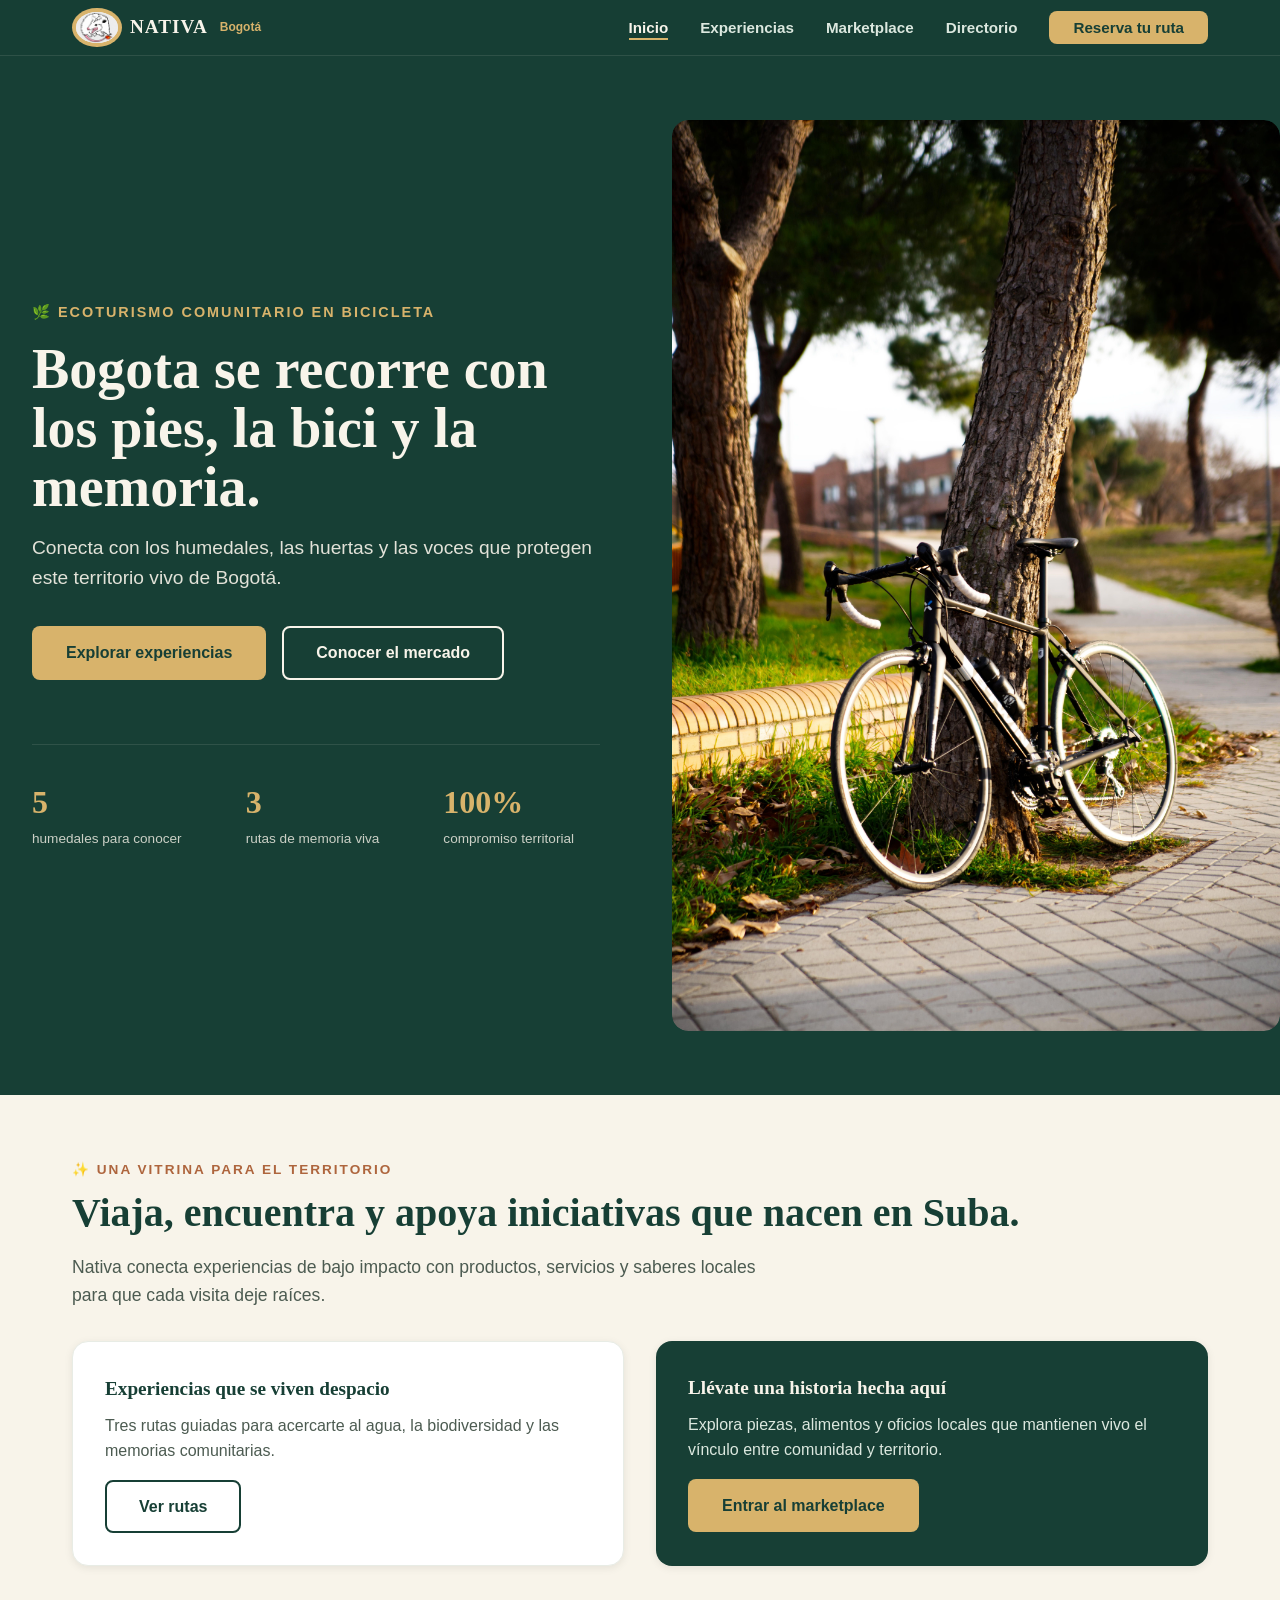
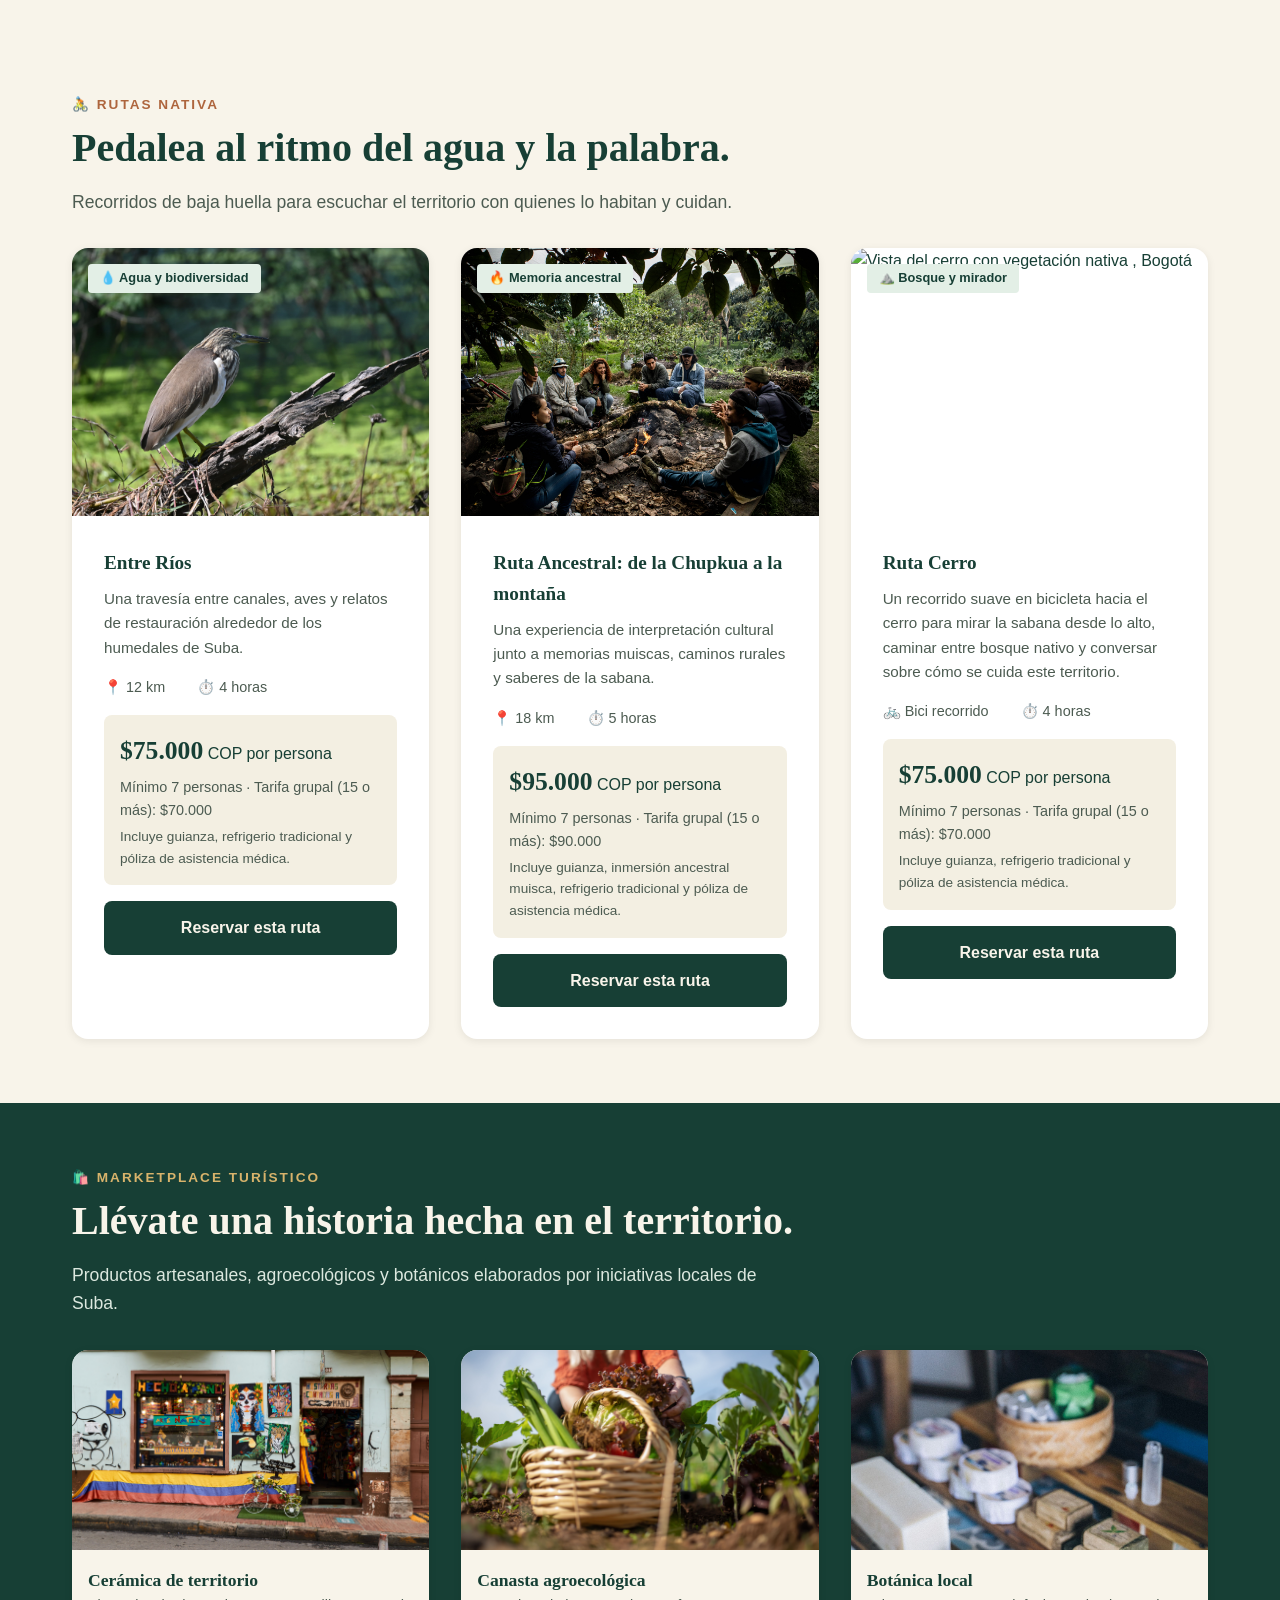
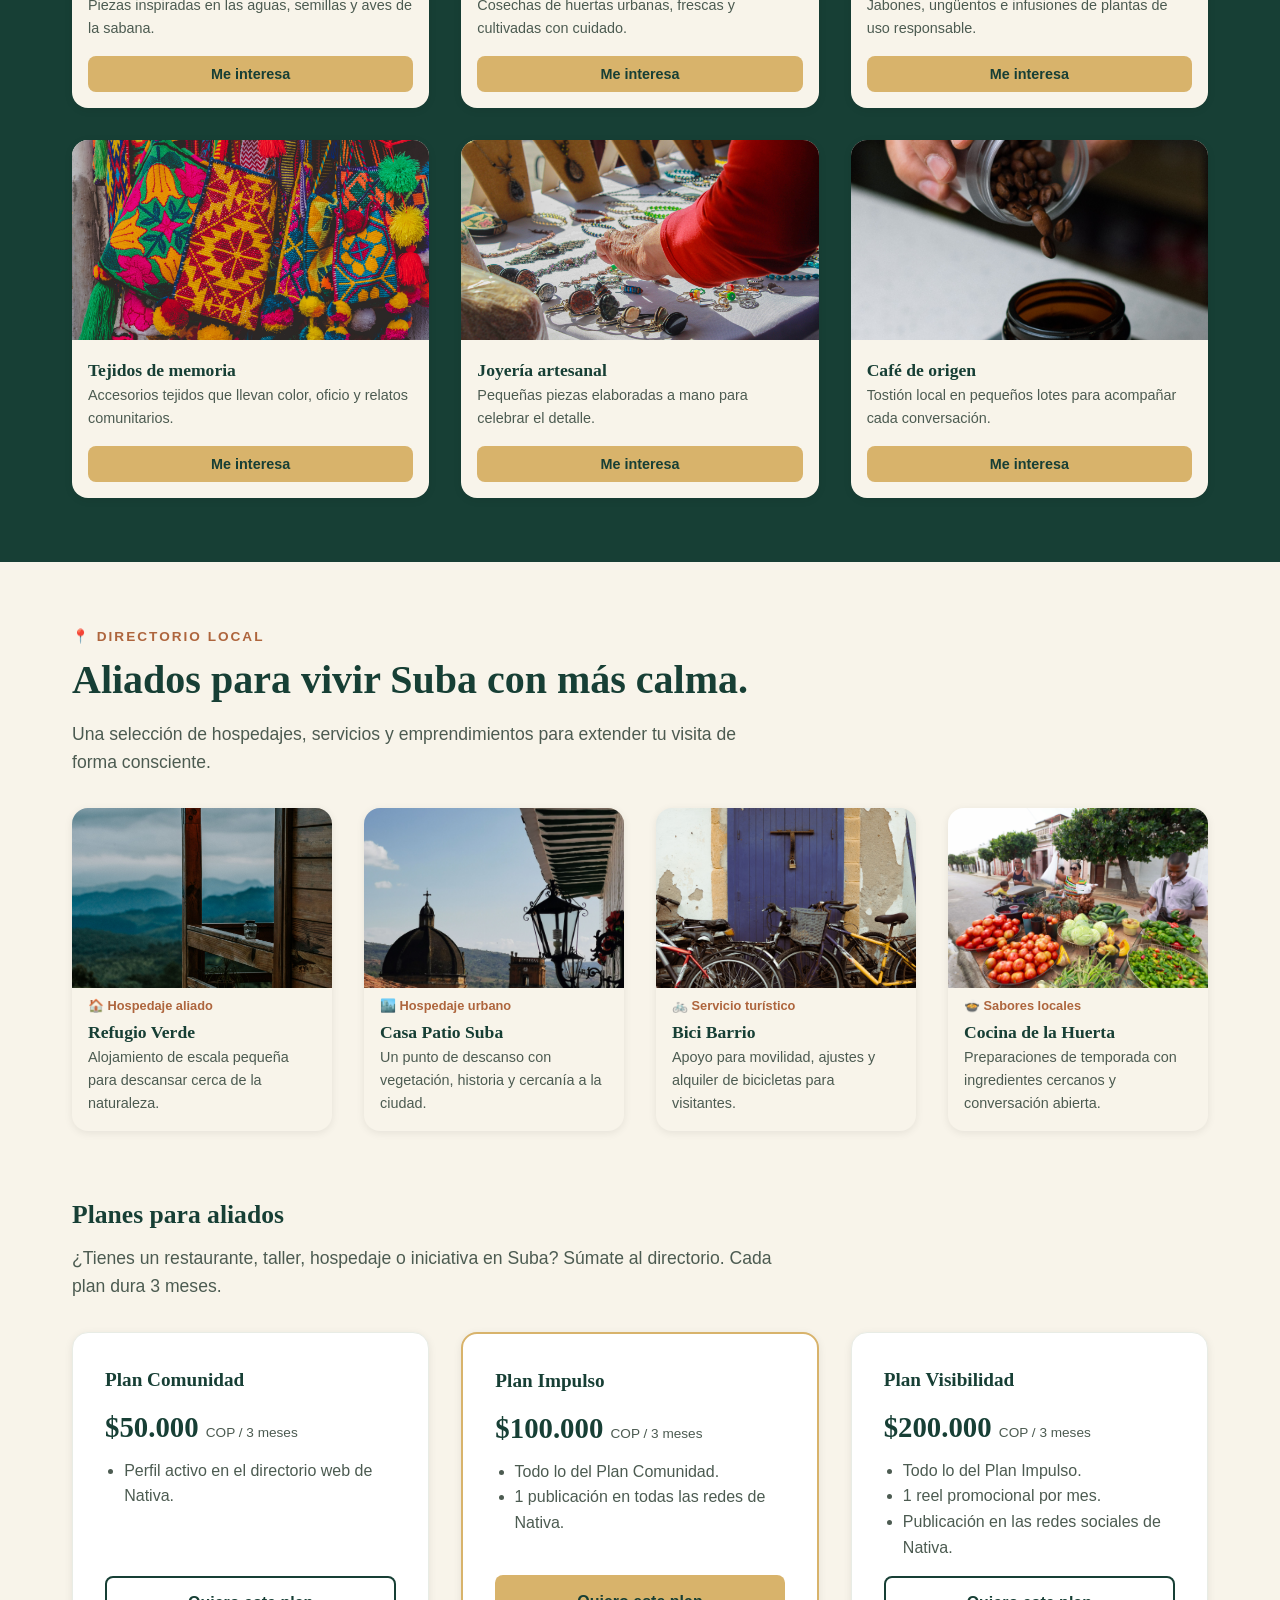
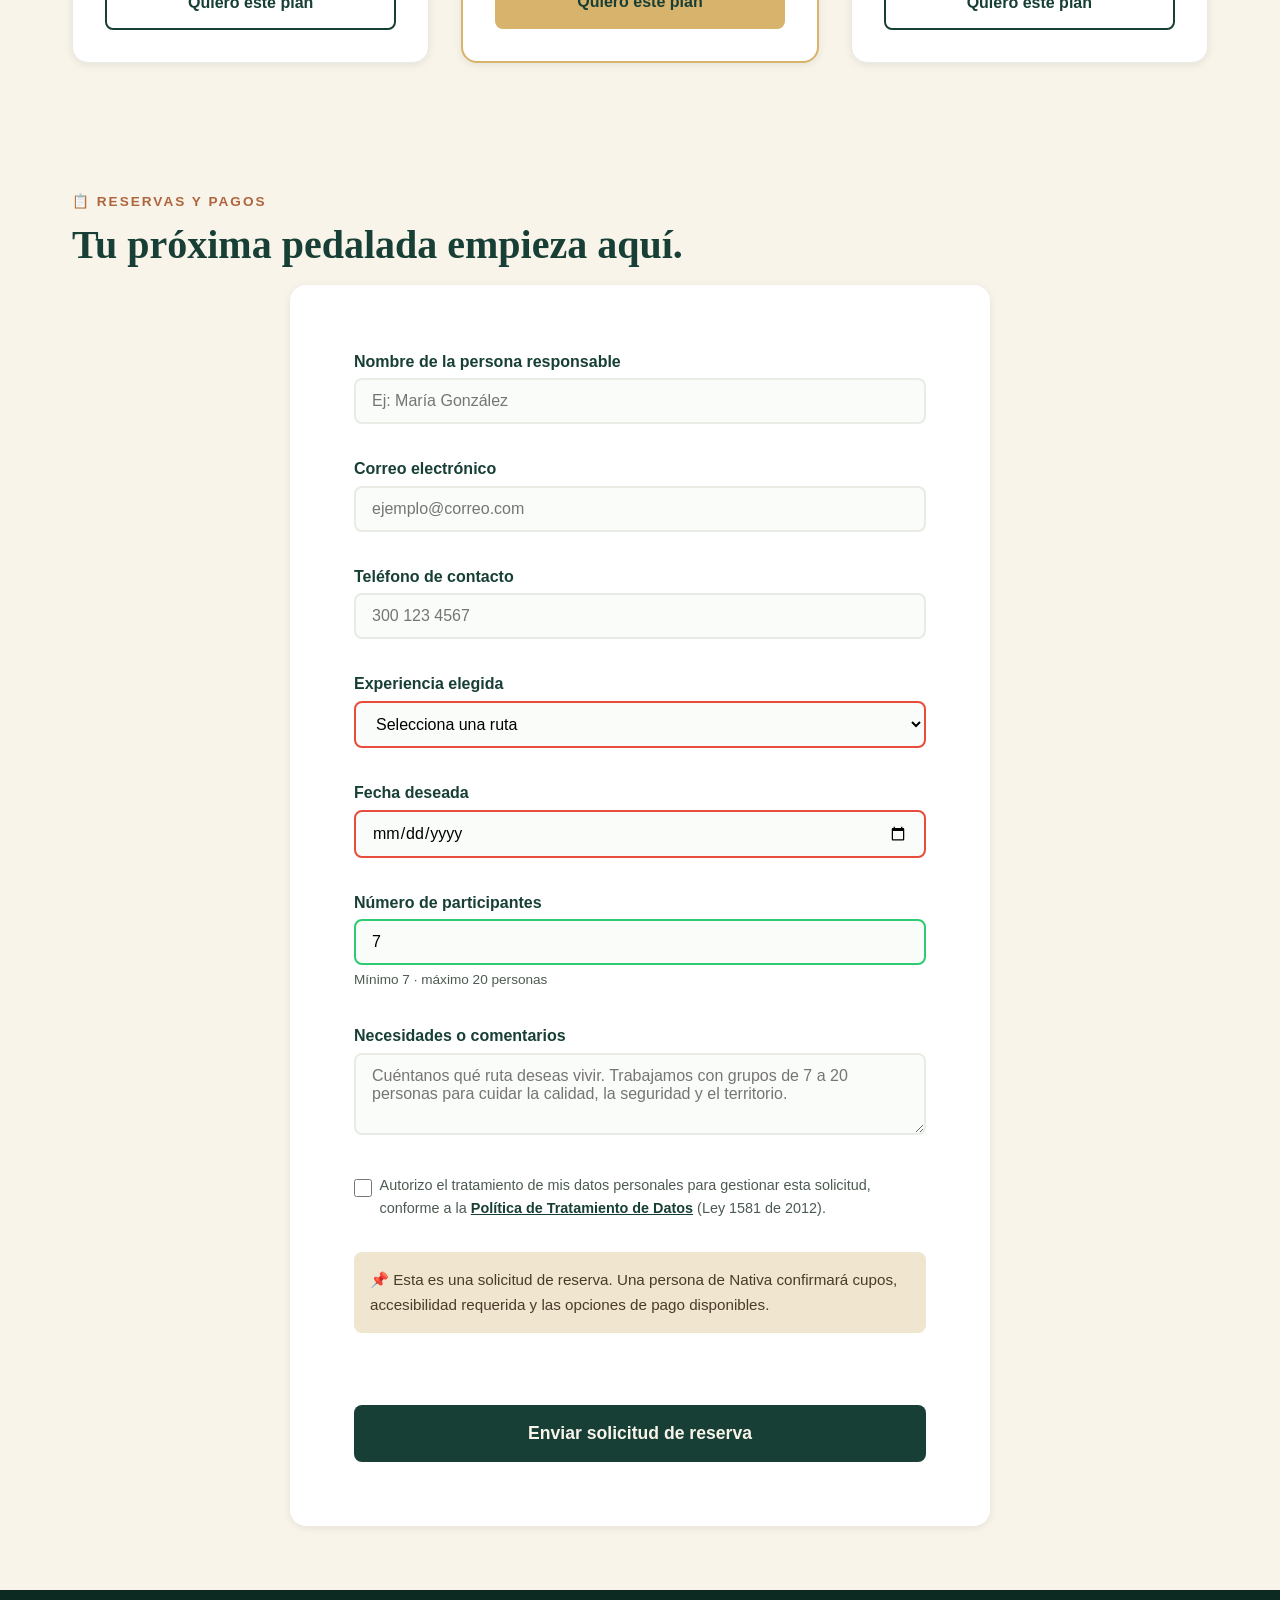
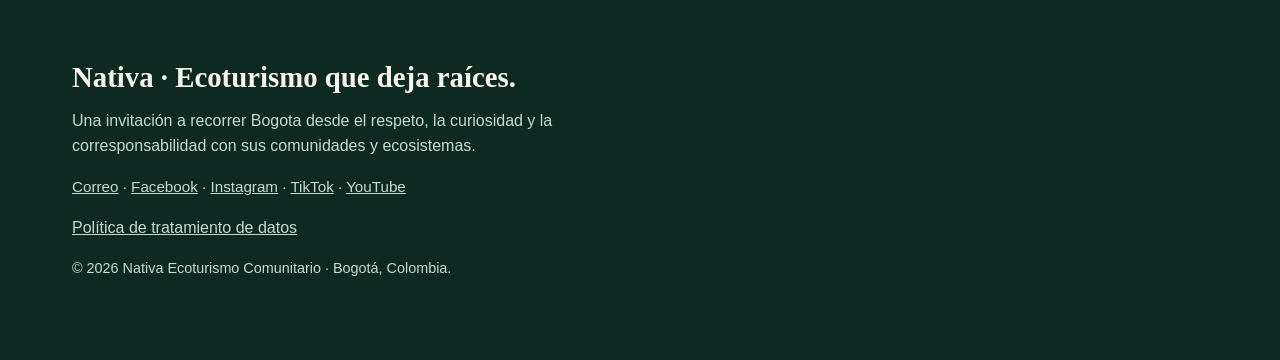
==== commit 13ecd208: "Update index.html" ====
--- a/index.html
+++ b/index.html
@@ -3,14 +3,14 @@
 <head>
     <meta charset="UTF-8">
     <meta name="viewport" content="width=device-width, initial-scale=1.0">
-    <meta name="description" content="Nativa - Turismo sostenible en Suba, Bogotá. Conecta con humedales, huertas y comunidades.">
+    <meta name="description" content="Nativa - Ecoturismo sostenible en Bogotá. Conecta con humedales, huertas y comunidades.">
     <meta name="theme-color" content="#173f35">
     
     <!-- Seguridad -->
     <meta http-equiv="Content-Security-Policy" content="default-src 'none'; script-src 'self'; style-src 'self' https://fonts.googleapis.com; font-src 'self' https://fonts.gstatic.com; img-src 'self' data:; connect-src 'self' https://script.google.com https://script.googleusercontent.com; form-action 'self'; base-uri 'self'; object-src 'none'; upgrade-insecure-requests">
     <meta name="referrer" content="strict-origin-when-cross-origin">
     
-    <title>Nativa · Turismo Sostenible en Suba</title>
+    <title>Nativa · Ecoturismo Sostenible </title>
     
     <!-- CSS Principal -->
     <link rel="stylesheet" href="styles.css">
@@ -30,9 +30,9 @@
     <header class="header" role="banner">
         <nav class="nav-container" role="navigation" aria-label="Navegación principal">
             <div class="nav-logo">
-                <img src="assets/icons/logo-nativa.svg" alt="Nativa - Turismo Comunitario" width="50" height="50" loading="eager">
+                <img src="assets/icons/logo-zari.svg" alt="Nativa - Turismo Comunitario" width="50" height="50" loading="eager">
                 <span class="nav-brand">NATIVA</span>
-                <span class="nav-subtitle">Suba · Bogotá</span>
+                <span class="nav-subtitle">Bogotá</span>
             </div>
             
             <button class="nav-toggle" aria-label="Abrir menú" aria-expanded="false">
@@ -55,8 +55,8 @@
         <!-- ===== SECCIÓN HERO ===== -->
         <section id="inicio" class="hero" aria-labelledby="hero-title">
             <div class="hero-content">
-                <p class="hero-eyebrow">🌿 ecoTurismo comunitario en bicicleta</p>
-                <h1 id="hero-title" class="hero-title">Suba se recorre con los pies, la bici y la memoria.</h1>
+                <p class="hero-eyebrow">🌿 Ecoturismo comunitario en bicicleta</p>
+                <h1 id="hero-title" class="hero-title">Bogota se recorre con los pies, la bici y la memoria.</h1>
                 <p class="hero-description">Conecta con los humedales, las huertas y las voces que protegen este territorio vivo de Bogotá.</p>
                 
                 <div class="hero-buttons">
@@ -160,7 +160,7 @@
 
                     <article class="route-card" data-route="cerro">
                         <div class="route-image">
-                            <img src="assets/images/ruta-cerro.jpg" alt="Vista del cerro con vegetación nativa en Suba, Bogotá" loading="lazy" width="400" height="300">
+                            <img src="assets/images/ruta-cerro.jpg" alt="Vista del cerro con vegetación nativa , Bogotá" loading="lazy" width="400" height="300">
                             <span class="route-tag">⛰️ Bosque y mirador</span>
                         </div>
                         <div class="route-content">
@@ -378,8 +378,8 @@
         <div class="container">
             <div class="footer-content">
                 <div class="footer-brand">
-                    <h2>Nativa · turismo que deja raíces.</h2>
-                    <p>Una invitación a recorrer Suba desde el respeto, la curiosidad y la corresponsabilidad con sus comunidades y ecosistemas.</p>
+                    <h2>Nativa · Ecoturismo que deja raíces.</h2>
+                    <p>Una invitación a recorrer Bogota desde el respeto, la curiosidad y la corresponsabilidad con sus comunidades y ecosistemas.</p>
                     <p class="footer-social">
                         <a class="footer-link" href="mailto:nativaecoturismoycultura@gmail.com">Correo</a> ·
                         <a class="footer-link" href="https://www.facebook.com/Nativaecoturismoycultura" target="_blank" rel="noopener noreferrer">Facebook</a> ·
@@ -388,7 +388,7 @@
                         <a class="footer-link" href="https://www.youtube.com/@nativa.ecoturismoycultura" target="_blank" rel="noopener noreferrer">YouTube</a>
                     </p>
                     <p><a href="politica-datos.html" class="footer-link">Política de tratamiento de datos</a></p>
-                    <p class="footer-copy">© 2026 Nativa Turismo Comunitario · Suba, Bogotá, Colombia.</p>
+                    <p class="footer-copy">© 2026 Nativa Ecoturismo Comunitario ·  Bogotá, Colombia.</p>
                 </div>
             </div>
         </div>
@@ -397,4 +397,4 @@
     <!-- JavaScript -->
     <script src="script.js" defer></script>
 </body>
-</html>+</html>
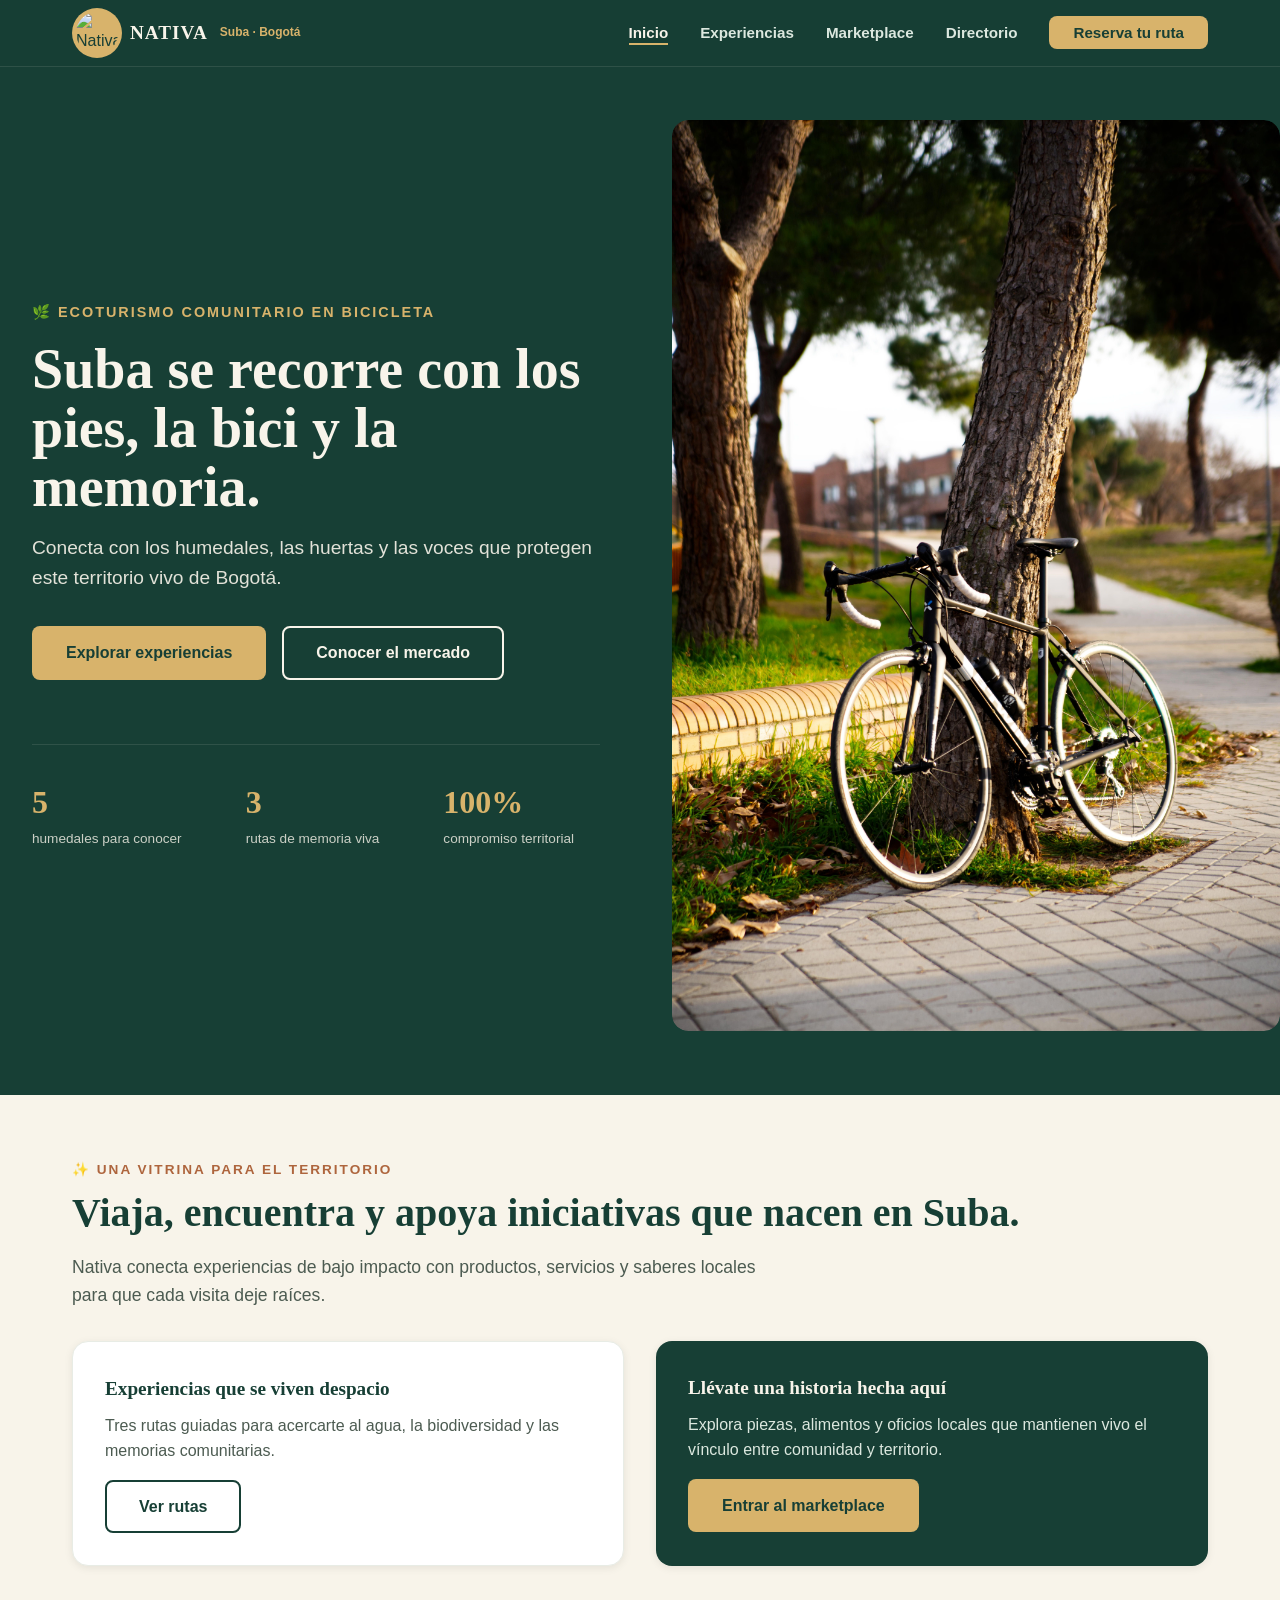
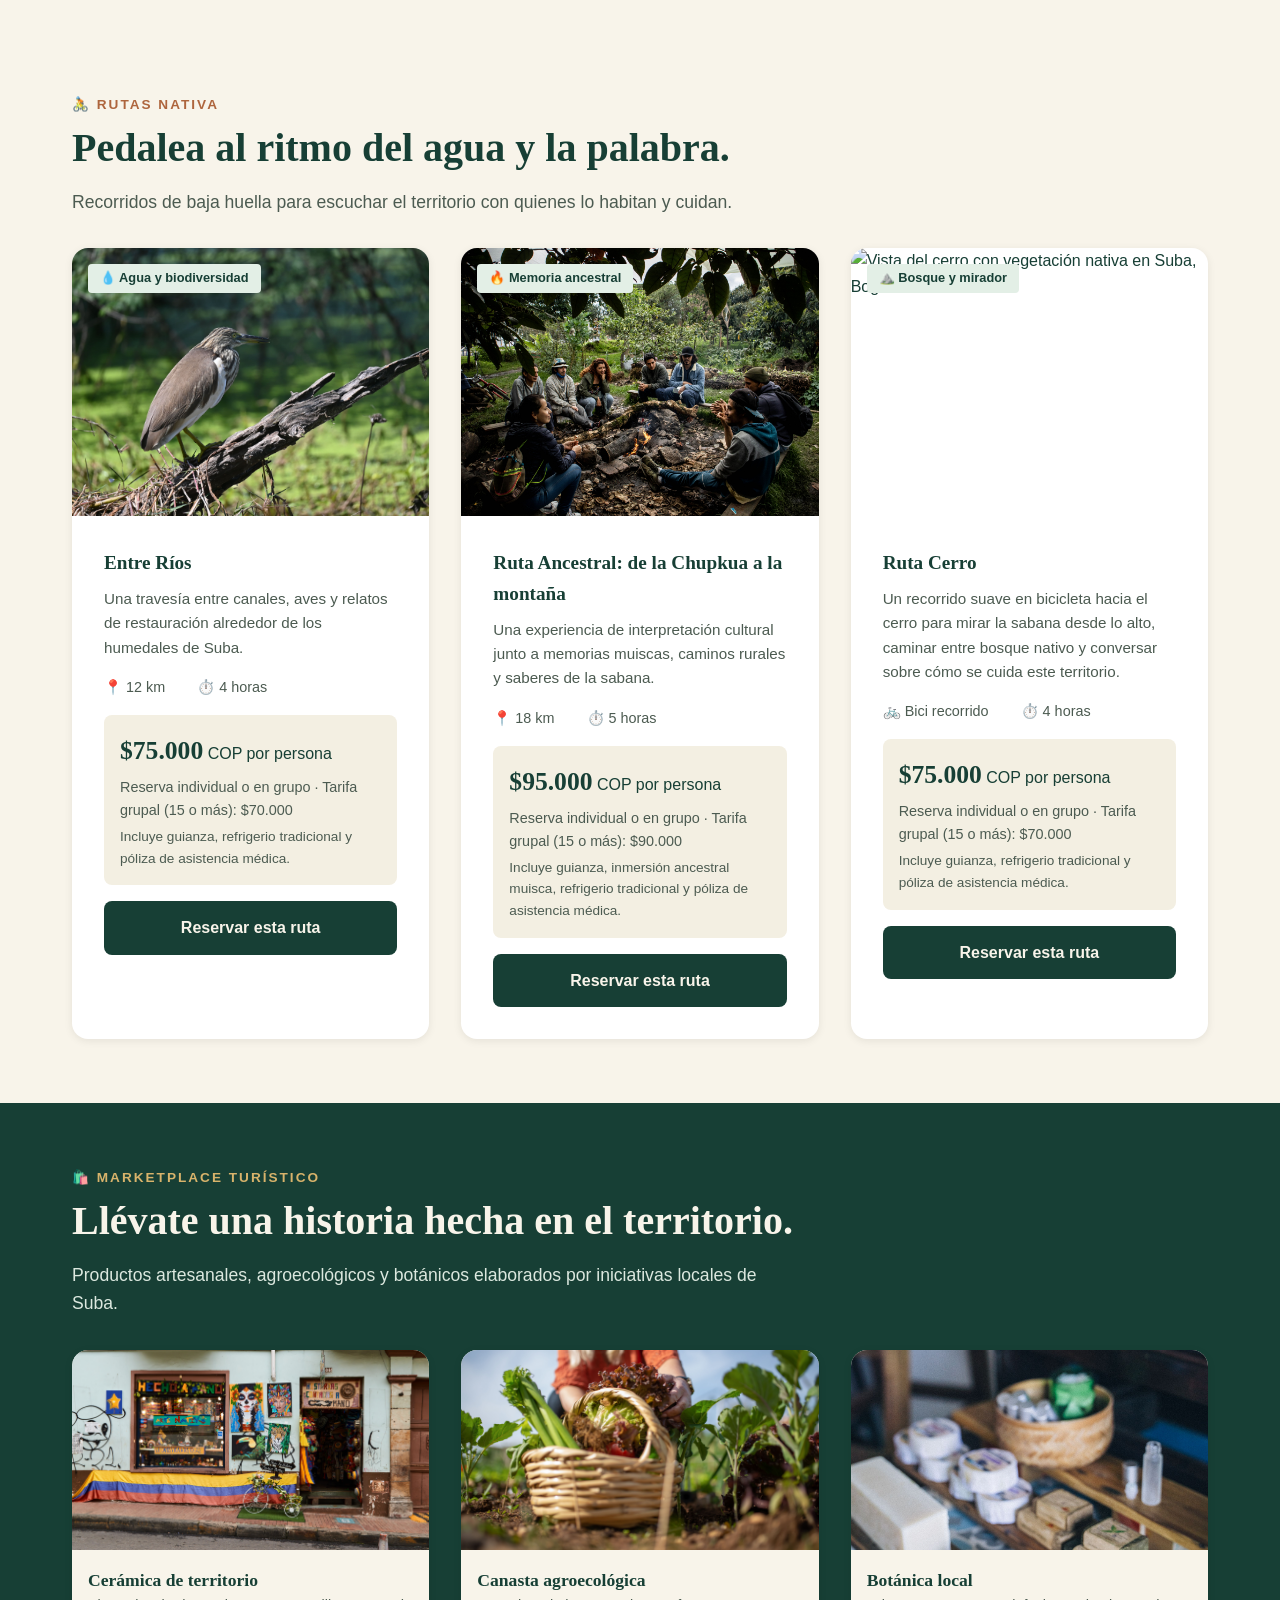
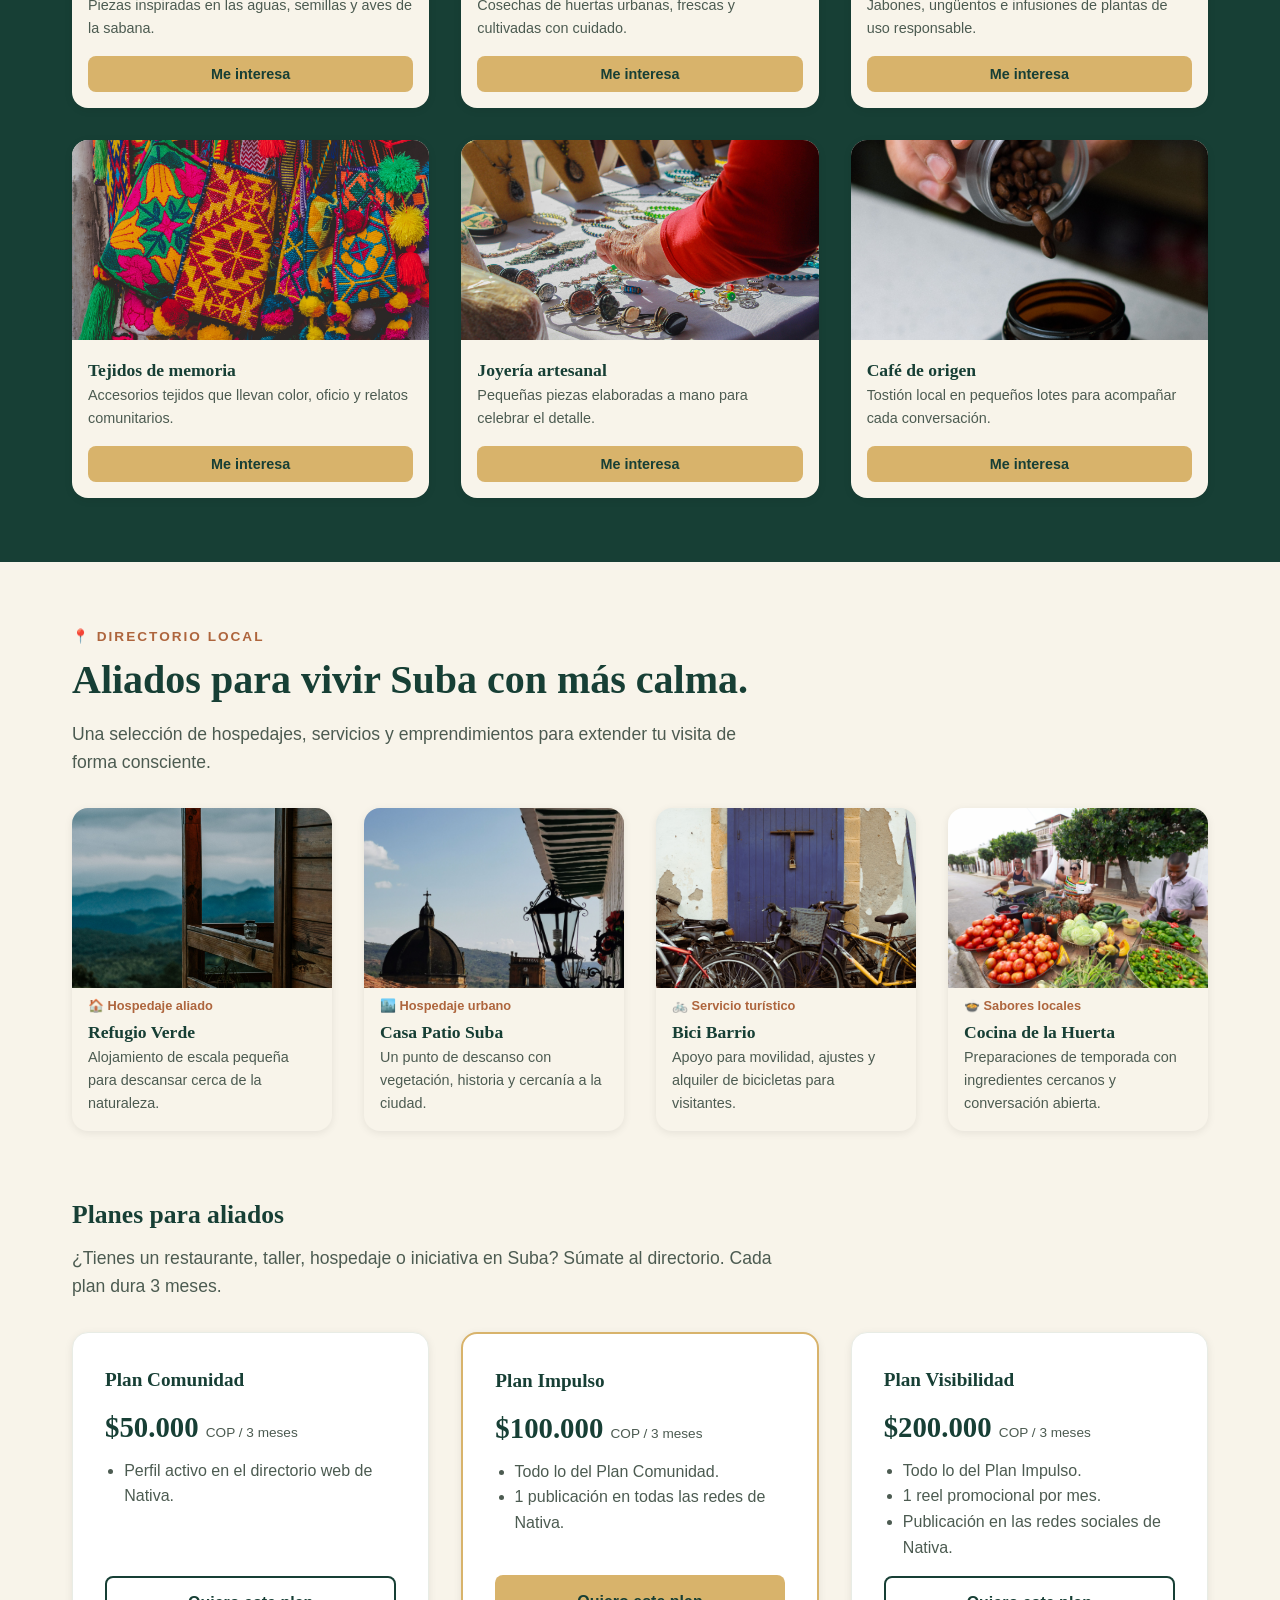
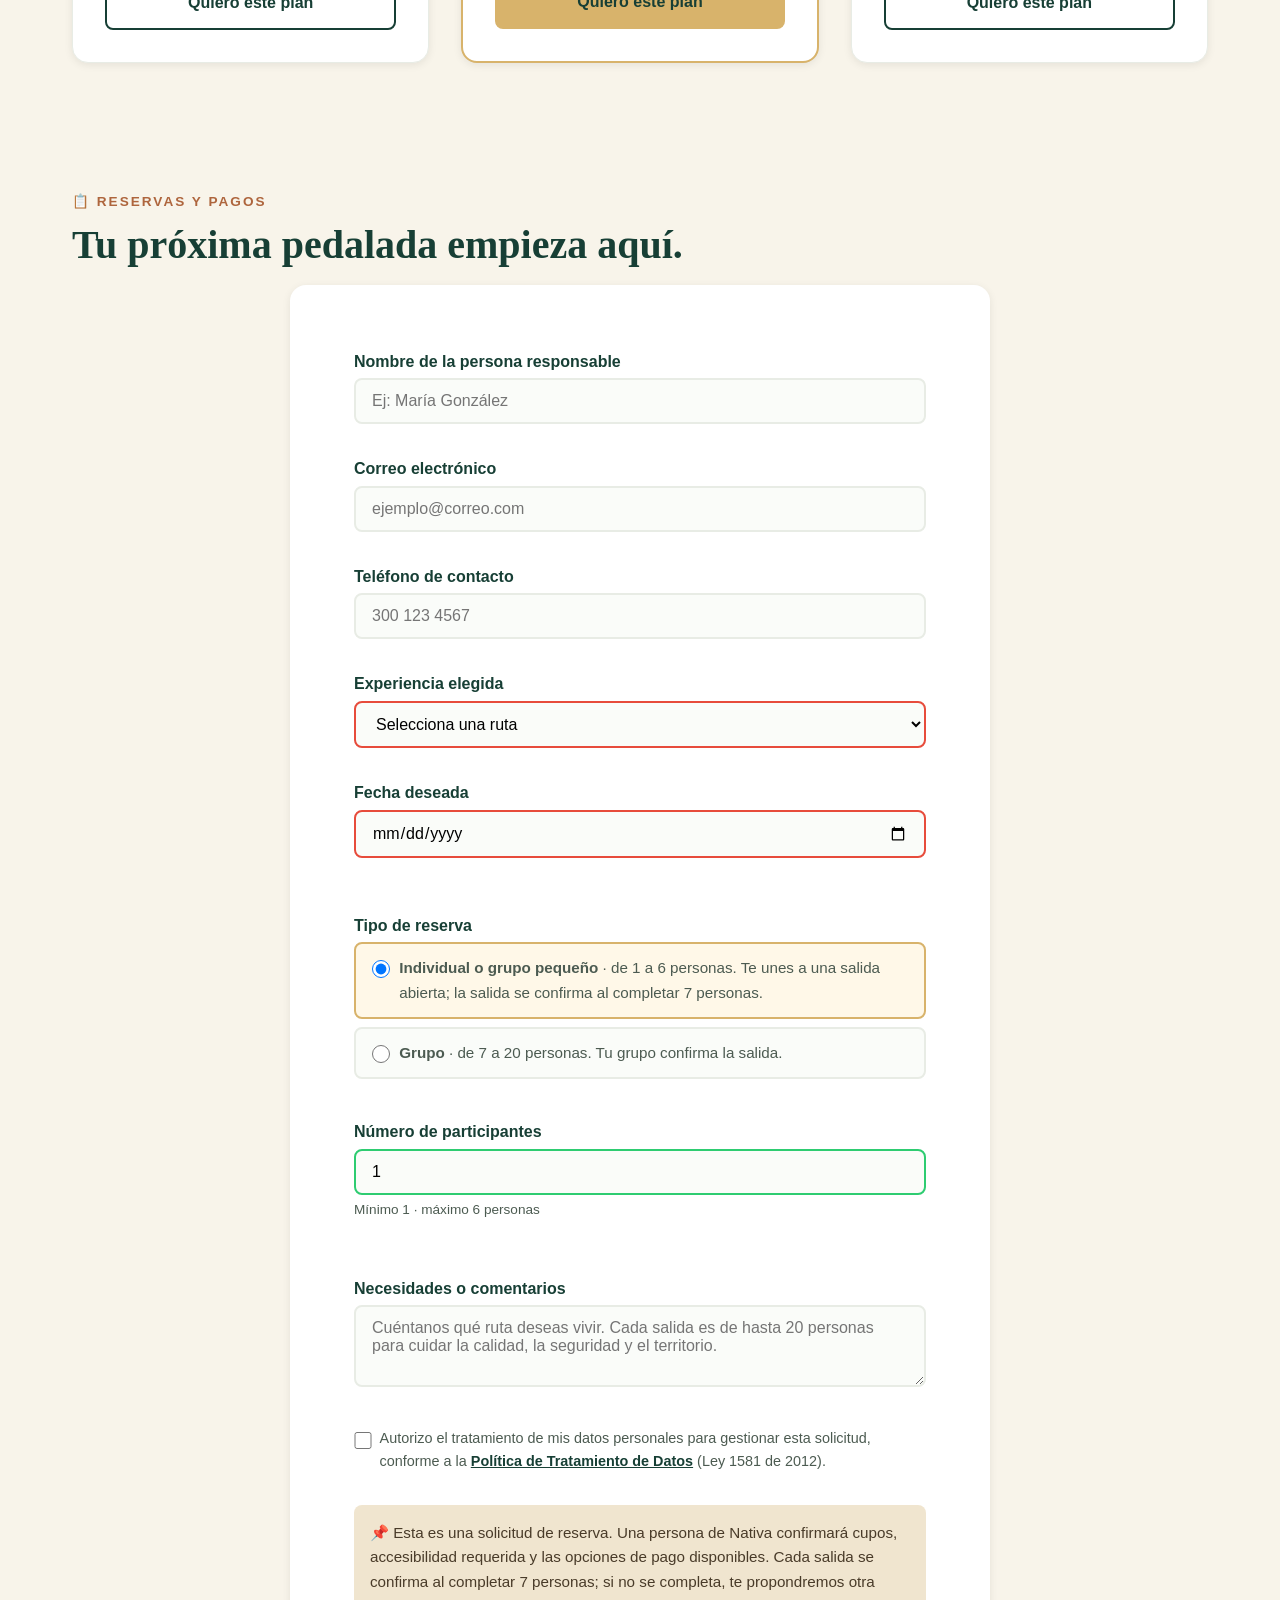
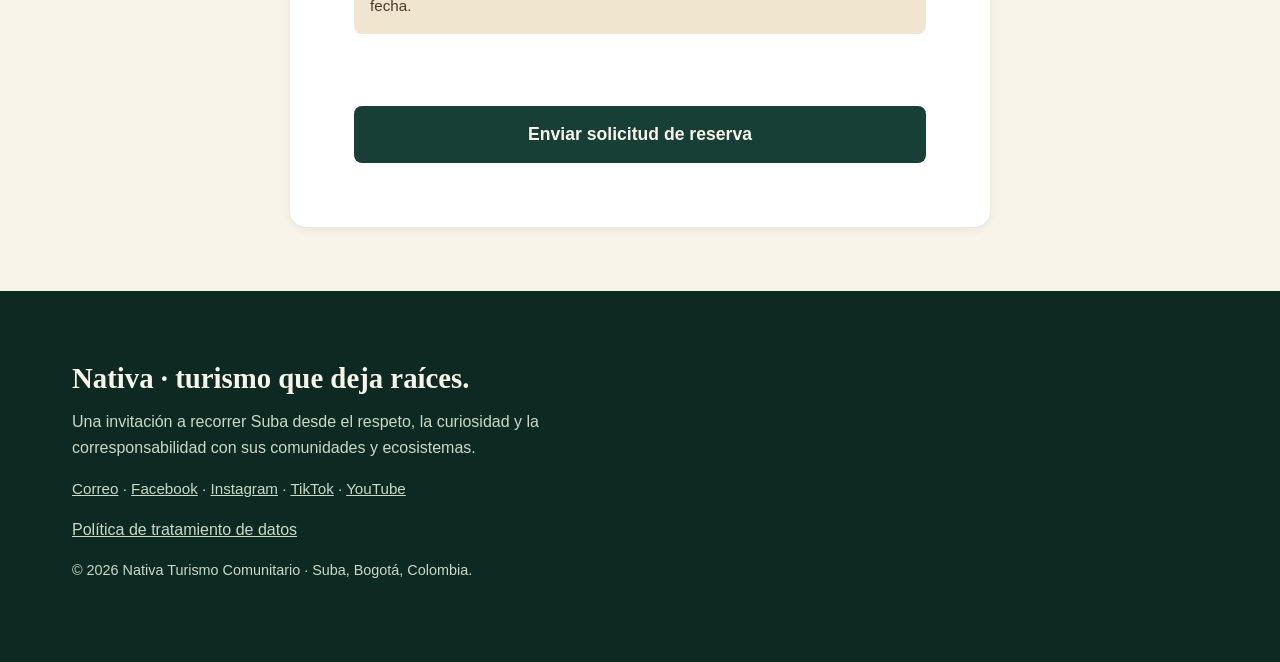
==== commit 20e3279d: "Add files via upload" ====
--- a/index.html
+++ b/index.html
@@ -3,14 +3,14 @@
 <head>
     <meta charset="UTF-8">
     <meta name="viewport" content="width=device-width, initial-scale=1.0">
-    <meta name="description" content="Nativa - Ecoturismo sostenible en Bogotá. Conecta con humedales, huertas y comunidades.">
+    <meta name="description" content="Nativa - Turismo sostenible en Suba, Bogotá. Conecta con humedales, huertas y comunidades.">
     <meta name="theme-color" content="#173f35">
     
     <!-- Seguridad -->
     <meta http-equiv="Content-Security-Policy" content="default-src 'none'; script-src 'self'; style-src 'self' https://fonts.googleapis.com; font-src 'self' https://fonts.gstatic.com; img-src 'self' data:; connect-src 'self' https://script.google.com https://script.googleusercontent.com; form-action 'self'; base-uri 'self'; object-src 'none'; upgrade-insecure-requests">
     <meta name="referrer" content="strict-origin-when-cross-origin">
     
-    <title>Nativa · Ecoturismo Sostenible </title>
+    <title>Nativa · Turismo Sostenible en Suba</title>
     
     <!-- CSS Principal -->
     <link rel="stylesheet" href="styles.css">
@@ -30,9 +30,9 @@
     <header class="header" role="banner">
         <nav class="nav-container" role="navigation" aria-label="Navegación principal">
             <div class="nav-logo">
-                <img src="assets/icons/logo-zari.svg" alt="Nativa - Turismo Comunitario" width="50" height="50" loading="eager">
+                <img src="assets/icons/logo-nativa.svg" alt="Nativa - Turismo Comunitario" width="50" height="50" loading="eager">
                 <span class="nav-brand">NATIVA</span>
-                <span class="nav-subtitle">Bogotá</span>
+                <span class="nav-subtitle">Suba · Bogotá</span>
             </div>
             
             <button class="nav-toggle" aria-label="Abrir menú" aria-expanded="false">
@@ -55,8 +55,8 @@
         <!-- ===== SECCIÓN HERO ===== -->
         <section id="inicio" class="hero" aria-labelledby="hero-title">
             <div class="hero-content">
-                <p class="hero-eyebrow">🌿 Ecoturismo comunitario en bicicleta</p>
-                <h1 id="hero-title" class="hero-title">Bogota se recorre con los pies, la bici y la memoria.</h1>
+                <p class="hero-eyebrow">🌿 ecoTurismo comunitario en bicicleta</p>
+                <h1 id="hero-title" class="hero-title">Suba se recorre con los pies, la bici y la memoria.</h1>
                 <p class="hero-description">Conecta con los humedales, las huertas y las voces que protegen este territorio vivo de Bogotá.</p>
                 
                 <div class="hero-buttons">
@@ -130,7 +130,7 @@
                             </div>
                             <div class="route-price">
                                 <p class="price-main"><strong>$75.000</strong> COP por persona</p>
-                                <p>Mínimo 7 personas · Tarifa grupal (15 o más): $70.000</p>
+                                <p>Reserva individual o en grupo · Tarifa grupal (15 o más): $70.000</p>
                                 <p class="price-incl">Incluye guianza, refrigerio tradicional y póliza de asistencia médica.</p>
                             </div>
                             <a href="#reservas" class="btn btn-route">Reservar esta ruta</a>
@@ -151,7 +151,7 @@
                             </div>
                             <div class="route-price">
                                 <p class="price-main"><strong>$95.000</strong> COP por persona</p>
-                                <p>Mínimo 7 personas · Tarifa grupal (15 o más): $90.000</p>
+                                <p>Reserva individual o en grupo · Tarifa grupal (15 o más): $90.000</p>
                                 <p class="price-incl">Incluye guianza, inmersión ancestral muisca, refrigerio tradicional y póliza de asistencia médica.</p>
                             </div>
                             <a href="#reservas" class="btn btn-route">Reservar esta ruta</a>
@@ -160,7 +160,7 @@
 
                     <article class="route-card" data-route="cerro">
                         <div class="route-image">
-                            <img src="assets/images/ruta-cerro.jpg" alt="Vista del cerro con vegetación nativa , Bogotá" loading="lazy" width="400" height="300">
+                            <img src="assets/images/ruta-cerro.jpg" alt="Vista del cerro con vegetación nativa en Suba, Bogotá" loading="lazy" width="400" height="300">
                             <span class="route-tag">⛰️ Bosque y mirador</span>
                         </div>
                         <div class="route-content">
@@ -172,7 +172,7 @@
                             </div>
                             <div class="route-price">
                                 <p class="price-main"><strong>$75.000</strong> COP por persona</p>
-                                <p>Mínimo 7 personas · Tarifa grupal (15 o más): $70.000</p>
+                                <p>Reserva individual o en grupo · Tarifa grupal (15 o más): $70.000</p>
                                 <p class="price-incl">Incluye guianza, refrigerio tradicional y póliza de asistencia médica.</p>
                             </div>
                             <a href="#reservas" class="btn btn-route">Reservar esta ruta</a>
@@ -338,17 +338,31 @@
                     <div class="form-group">
                         <label for="booking-date">Fecha deseada</label>
                         <input type="date" id="booking-date" name="fecha" required>
-                    </div>
-                    
+                        <p id="cupos-info" class="cupos-info" role="status" aria-live="polite"></p>
+                    </div>
+                    
+                    <fieldset class="form-fieldset">
+                        <legend>Tipo de reserva</legend>
+                        <label class="radio-option">
+                            <input type="radio" name="tipo" value="individual" checked>
+                            <span><strong>Individual o grupo pequeño</strong> · de 1 a 6 personas. Te unes a una salida abierta; la salida se confirma al completar 7 personas.</span>
+                        </label>
+                        <label class="radio-option">
+                            <input type="radio" name="tipo" value="grupo">
+                            <span><strong>Grupo</strong> · de 7 a 20 personas. Tu grupo confirma la salida.</span>
+                        </label>
+                    </fieldset>
+
                     <div class="form-group">
                         <label for="booking-group">Número de participantes</label>
-                        <input type="number" id="booking-group" name="participantes" min="7" max="20" value="7" required>
-                        <span class="form-help">Mínimo 7 · máximo 20 personas</span>
+                        <input type="number" id="booking-group" name="participantes" min="1" max="6" value="1" required>
+                        <span class="form-help" id="grupo-help">Mínimo 1 · máximo 6 personas</span>
+                        <p id="valor-estimado" class="valor-estimado" role="status" aria-live="polite"></p>
                     </div>
                     
                     <div class="form-group">
                         <label for="booking-notes">Necesidades o comentarios</label>
-                        <textarea id="booking-notes" name="notas" rows="3" maxlength="500" placeholder="Cuéntanos qué ruta deseas vivir. Trabajamos con grupos de 7 a 20 personas para cuidar la calidad, la seguridad y el territorio."></textarea>
+                        <textarea id="booking-notes" name="notas" rows="3" maxlength="500" placeholder="Cuéntanos qué ruta deseas vivir. Cada salida es de hasta 20 personas para cuidar la calidad, la seguridad y el territorio."></textarea>
                     </div>
                     
                     <div class="hp" aria-hidden="true">
@@ -362,7 +376,7 @@
                     </div>
 
                     <div class="booking-notice">
-                        <p>📌 Esta es una solicitud de reserva. Una persona de Nativa confirmará cupos, accesibilidad requerida y las opciones de pago disponibles.</p>
+                        <p>📌 Esta es una solicitud de reserva. Una persona de Nativa confirmará cupos, accesibilidad requerida y las opciones de pago disponibles. Cada salida se confirma al completar 7 personas; si no se completa, te propondremos otra fecha.</p>
                     </div>
                     
                     <p id="form-status" class="form-status" role="status" aria-live="polite"></p>
@@ -378,8 +392,8 @@
         <div class="container">
             <div class="footer-content">
                 <div class="footer-brand">
-                    <h2>Nativa · Ecoturismo que deja raíces.</h2>
-                    <p>Una invitación a recorrer Bogota desde el respeto, la curiosidad y la corresponsabilidad con sus comunidades y ecosistemas.</p>
+                    <h2>Nativa · turismo que deja raíces.</h2>
+                    <p>Una invitación a recorrer Suba desde el respeto, la curiosidad y la corresponsabilidad con sus comunidades y ecosistemas.</p>
                     <p class="footer-social">
                         <a class="footer-link" href="mailto:nativaecoturismoycultura@gmail.com">Correo</a> ·
                         <a class="footer-link" href="https://www.facebook.com/Nativaecoturismoycultura" target="_blank" rel="noopener noreferrer">Facebook</a> ·
@@ -388,13 +402,14 @@
                         <a class="footer-link" href="https://www.youtube.com/@nativa.ecoturismoycultura" target="_blank" rel="noopener noreferrer">YouTube</a>
                     </p>
                     <p><a href="politica-datos.html" class="footer-link">Política de tratamiento de datos</a></p>
-                    <p class="footer-copy">© 2026 Nativa Ecoturismo Comunitario ·  Bogotá, Colombia.</p>
+                    <p class="footer-copy">© 2026 Nativa Turismo Comunitario · Suba, Bogotá, Colombia.</p>
                 </div>
             </div>
         </div>
     </footer>
 
     <!-- JavaScript -->
+    <script src="config.js" defer></script>
     <script src="script.js" defer></script>
 </body>
-</html>
+</html>
--- a/styles.css
+++ b/styles.css
@@ -1146,3 +1146,17 @@
 
 @media (min-width: 993px) { .routes-grid { grid-template-columns: repeat(3, 1fr); } }
 @media (max-width: 992px) { .plans-grid { grid-template-columns: 1fr; } }
+
+/* ===== Cupos disponibles ===== */
+.cupos-info { margin-top: var(--spacing-xs); font-size: 0.9rem; font-weight: 600; min-height: 1.2rem; color: var(--color-text-muted); }
+.cupos-info.is-ok { color: #1e7a46; }
+.cupos-info.is-low { color: #9a5b00; }
+.cupos-info.is-full { color: #b3261e; }
+
+/* ===== Tipo de reserva y valor estimado ===== */
+.form-fieldset { border: none; padding: 0; margin: 0 0 var(--spacing-lg); }
+.form-fieldset legend { font-weight: 700; color: var(--color-primary); margin-bottom: var(--spacing-xs); padding: 0; }
+.radio-option { display: flex; gap: 0.6rem; align-items: flex-start; padding: 0.75rem 1rem; margin-bottom: 0.5rem; border: 2px solid #e8ece5; border-radius: var(--radius-md); background: #fafcf9; color: var(--color-text-muted); font-size: 0.95rem; cursor: pointer; }
+.radio-option input { margin-top: 0.25rem; width: 1.1rem; height: 1.1rem; flex-shrink: 0; }
+.radio-option:has(input:checked) { border-color: var(--color-accent); background: #fff8e8; }
+.valor-estimado { margin-top: var(--spacing-xs); font-size: 0.9rem; font-weight: 600; color: var(--color-primary); min-height: 1.2rem; }
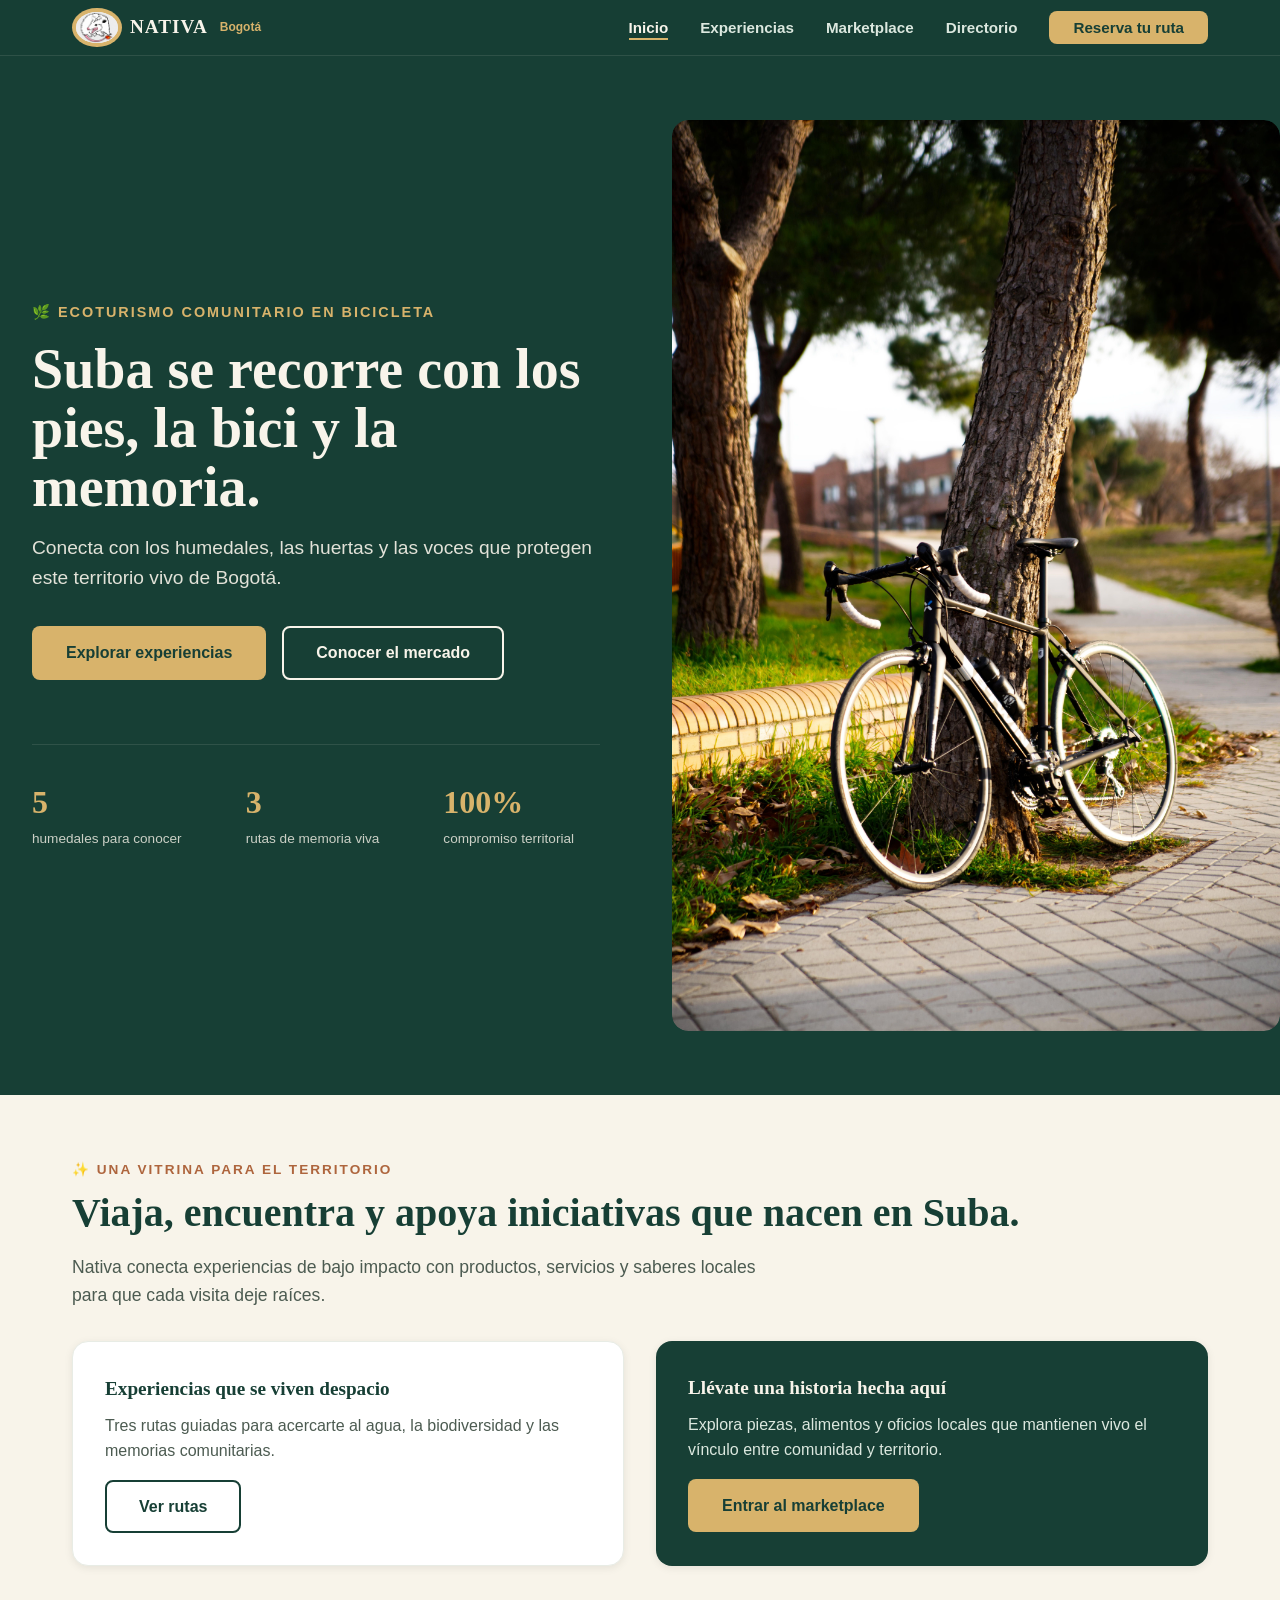
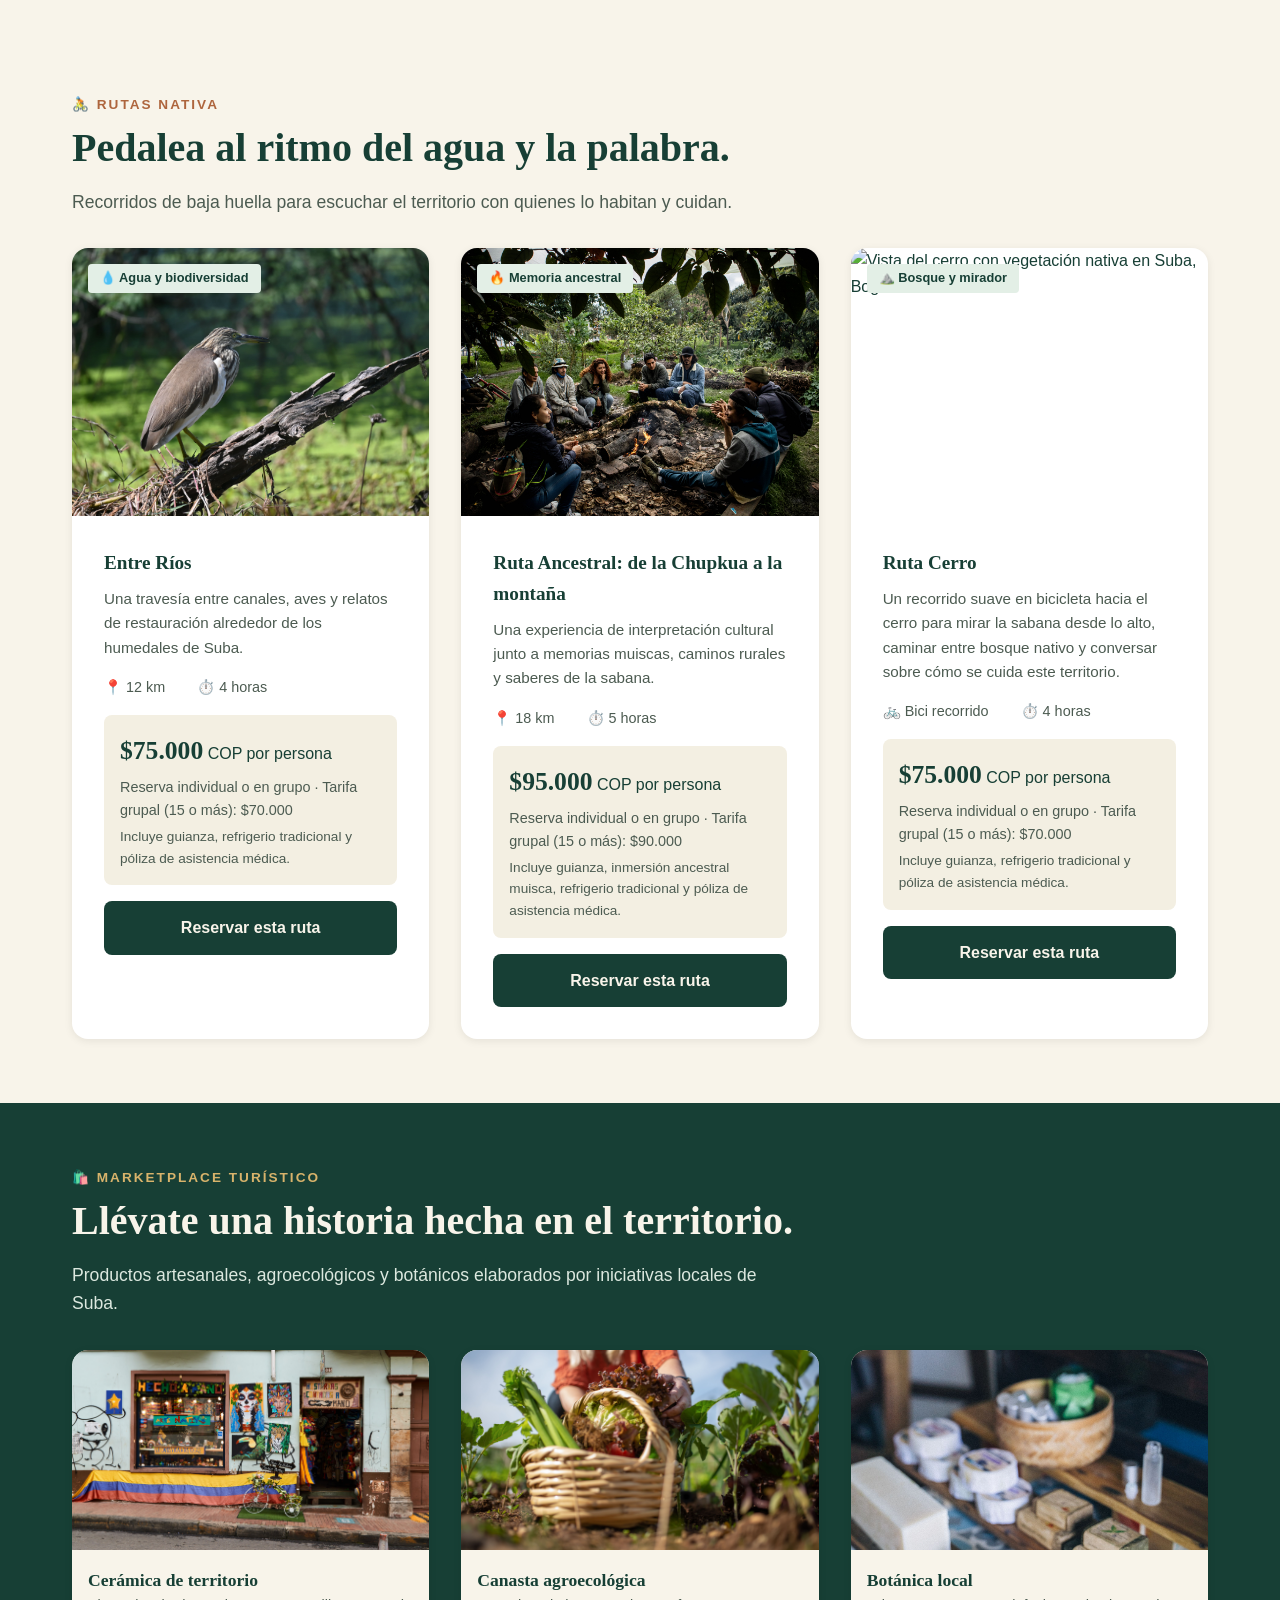
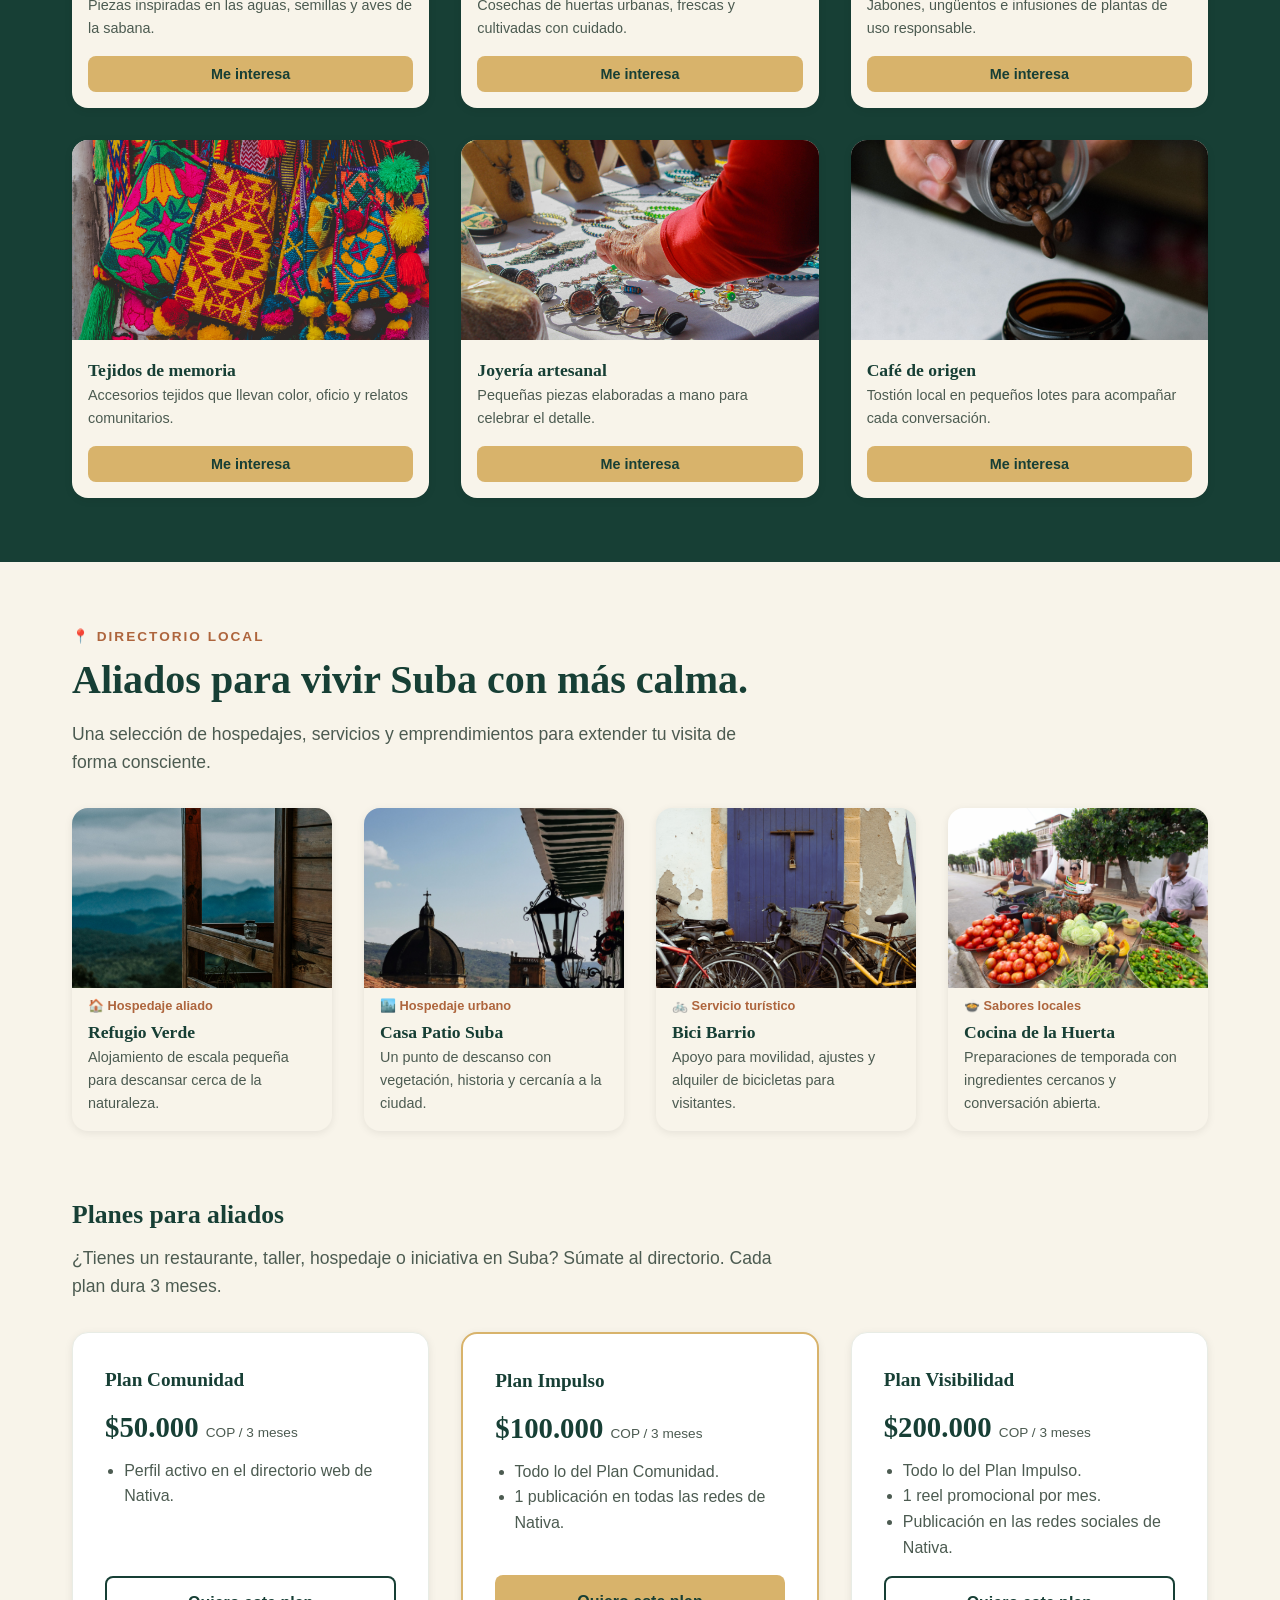
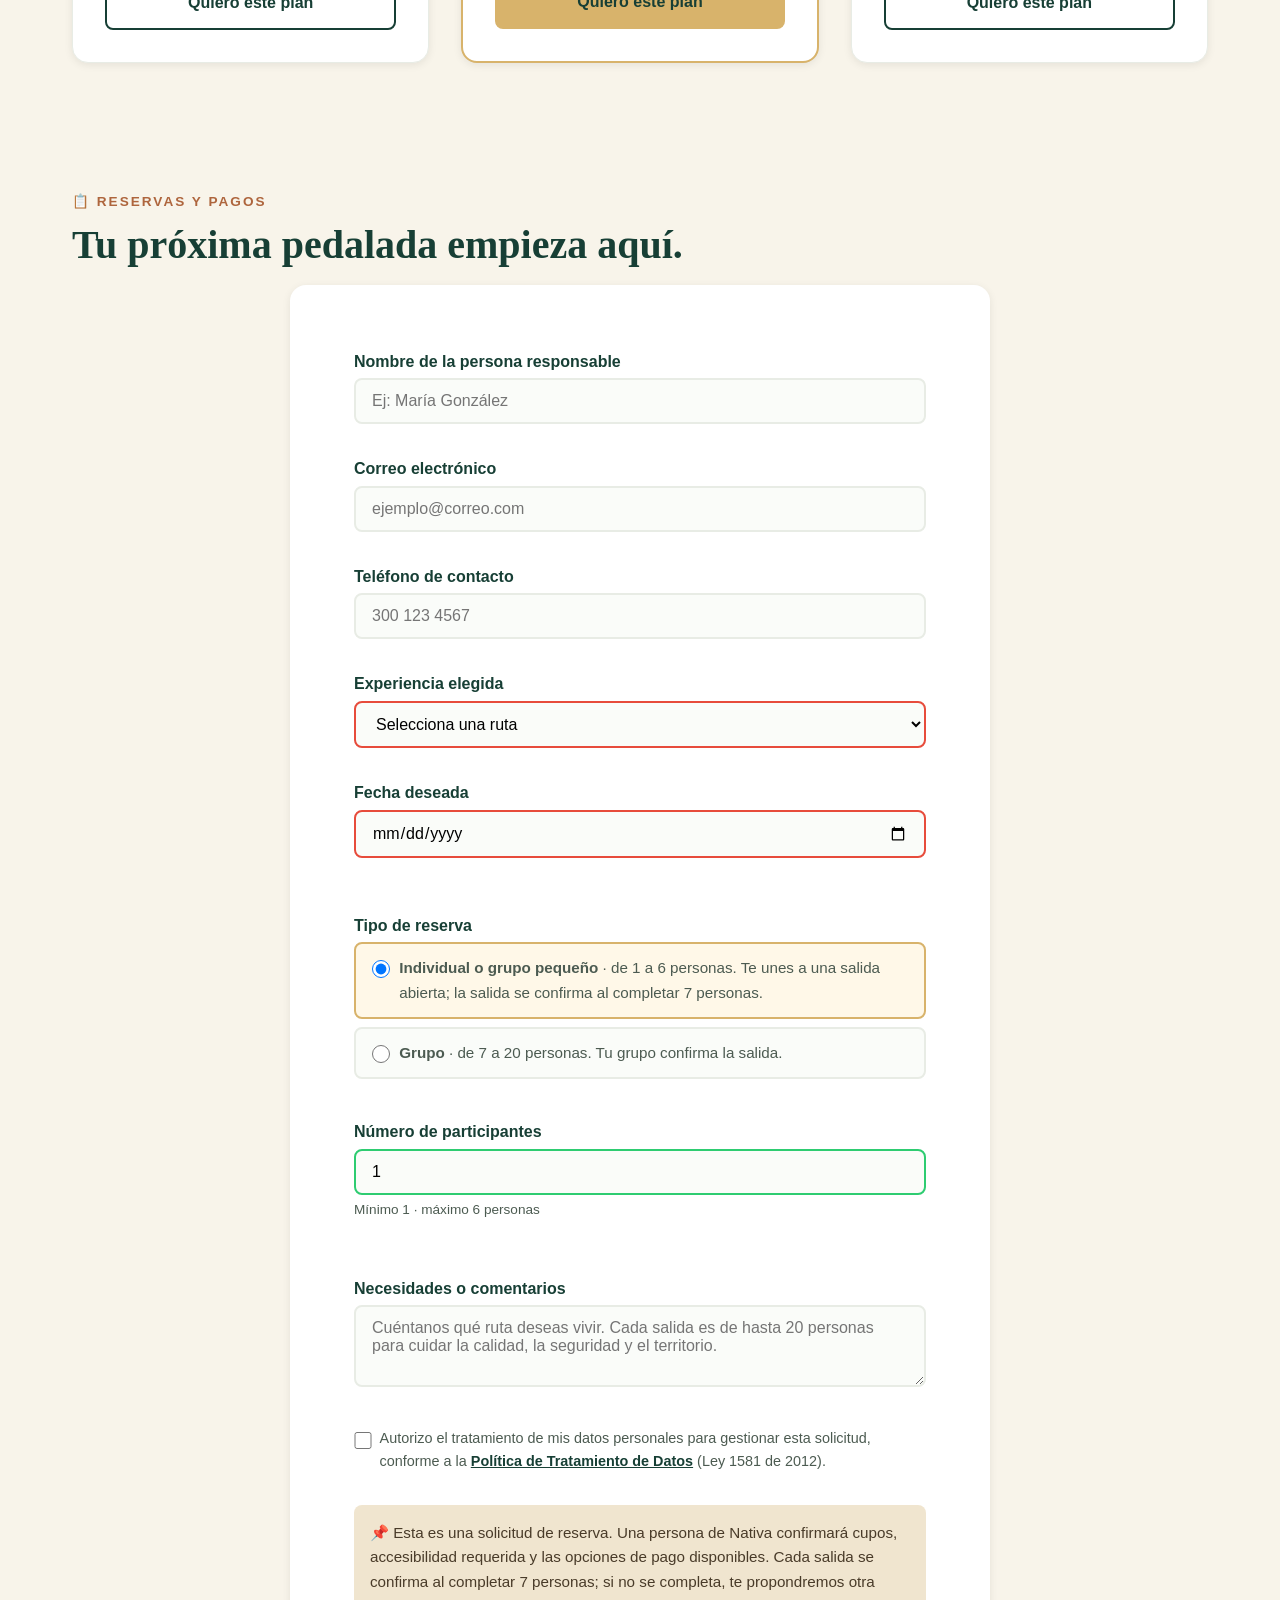
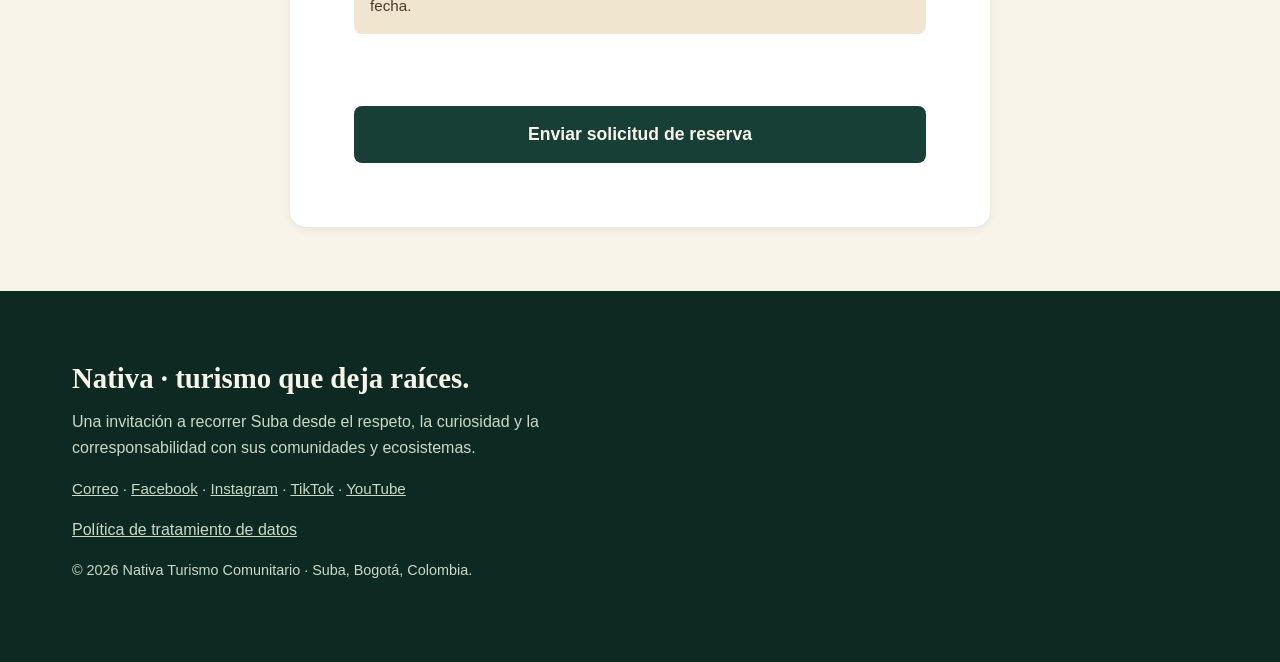
==== commit 4bcec395: "Update index.html" ====
--- a/index.html
+++ b/index.html
@@ -3,14 +3,14 @@
 <head>
     <meta charset="UTF-8">
     <meta name="viewport" content="width=device-width, initial-scale=1.0">
-    <meta name="description" content="Nativa - Turismo sostenible en Suba, Bogotá. Conecta con humedales, huertas y comunidades.">
+    <meta name="description" content="Nativa - Ecoturismo sostenible en Bogotá. Conecta con humedales, huertas y comunidades.">
     <meta name="theme-color" content="#173f35">
     
     <!-- Seguridad -->
     <meta http-equiv="Content-Security-Policy" content="default-src 'none'; script-src 'self'; style-src 'self' https://fonts.googleapis.com; font-src 'self' https://fonts.gstatic.com; img-src 'self' data:; connect-src 'self' https://script.google.com https://script.googleusercontent.com; form-action 'self'; base-uri 'self'; object-src 'none'; upgrade-insecure-requests">
     <meta name="referrer" content="strict-origin-when-cross-origin">
     
-    <title>Nativa · Turismo Sostenible en Suba</title>
+    <title>Nativa · Ecoturismo Sostenible</title>
     
     <!-- CSS Principal -->
     <link rel="stylesheet" href="styles.css">
@@ -30,9 +30,9 @@
     <header class="header" role="banner">
         <nav class="nav-container" role="navigation" aria-label="Navegación principal">
             <div class="nav-logo">
-                <img src="assets/icons/logo-nativa.svg" alt="Nativa - Turismo Comunitario" width="50" height="50" loading="eager">
+                <img src="assets/icons/logo-zari.svg" alt="Nativa - Ecoturismo Comunitario" width="50" height="50" loading="eager">
                 <span class="nav-brand">NATIVA</span>
-                <span class="nav-subtitle">Suba · Bogotá</span>
+                <span class="nav-subtitle">Bogotá</span>
             </div>
             
             <button class="nav-toggle" aria-label="Abrir menú" aria-expanded="false">
@@ -412,4 +412,4 @@
     <script src="config.js" defer></script>
     <script src="script.js" defer></script>
 </body>
-</html>+</html>
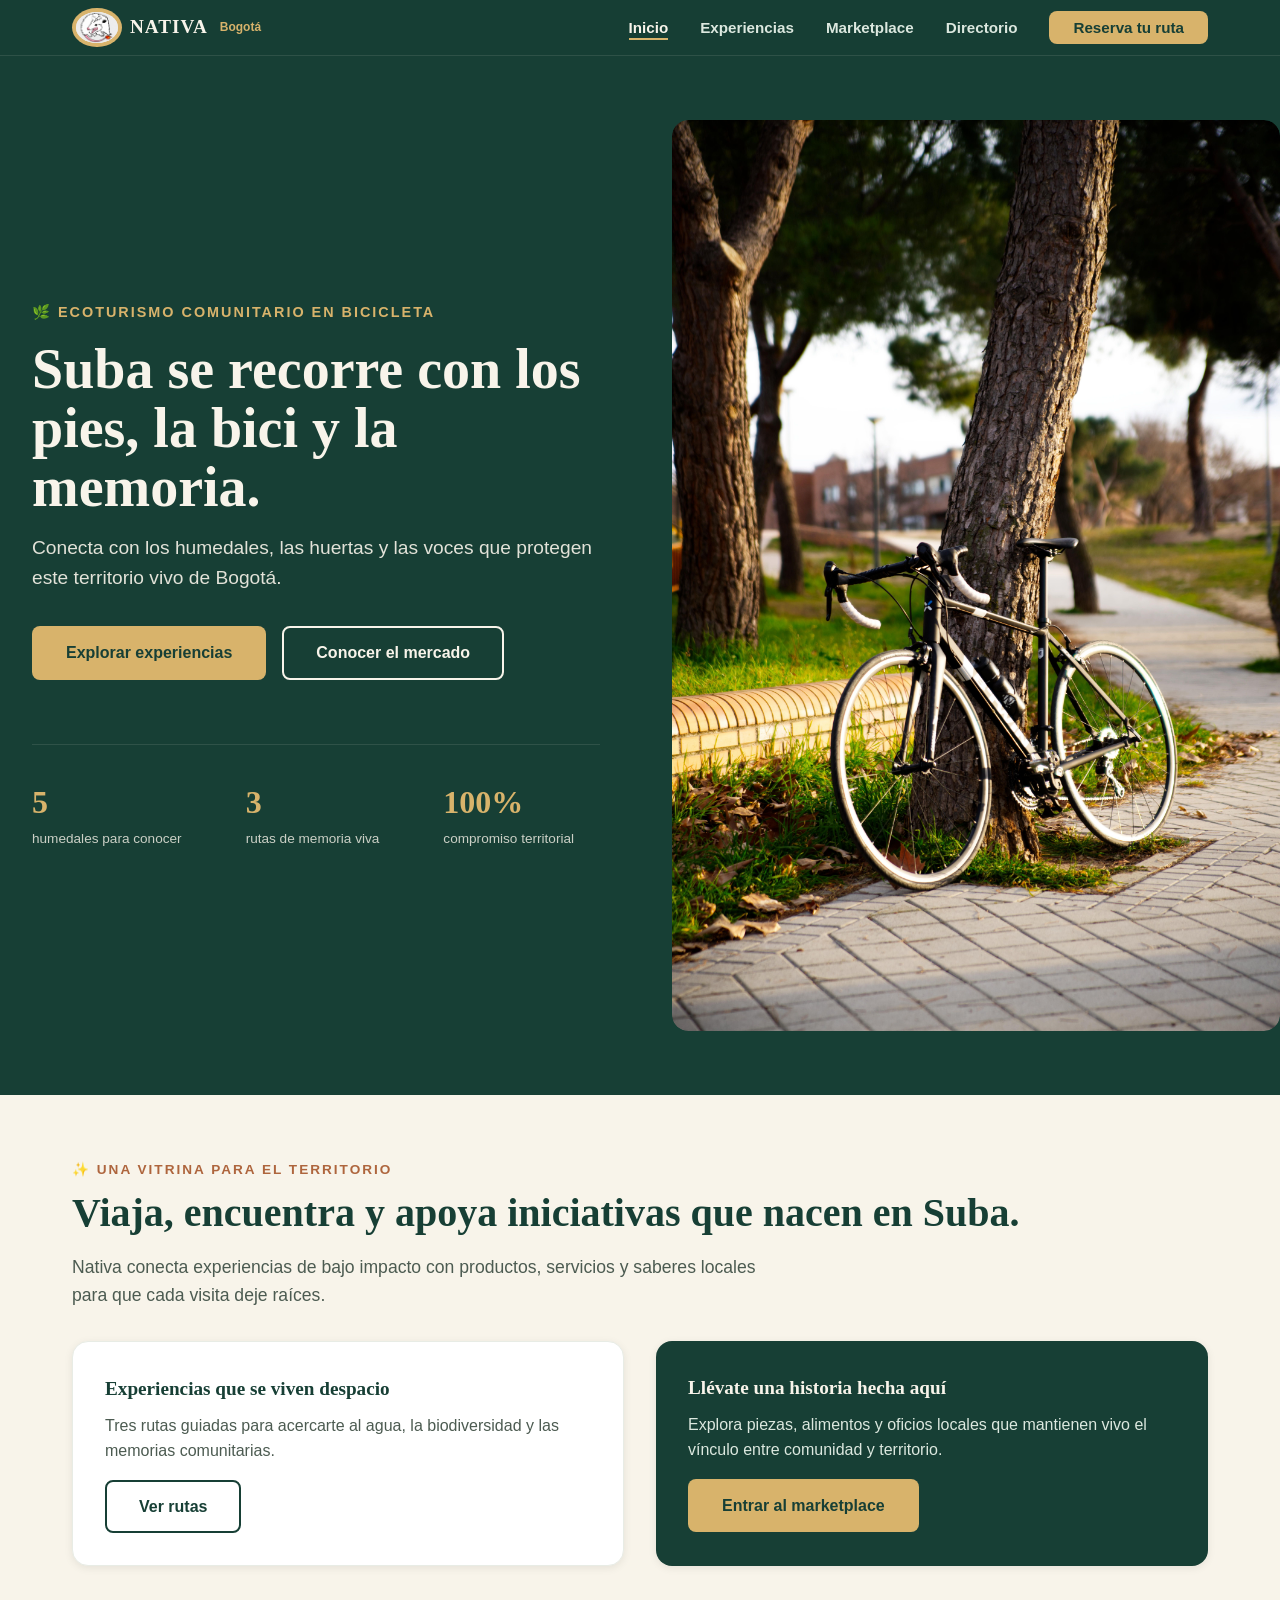
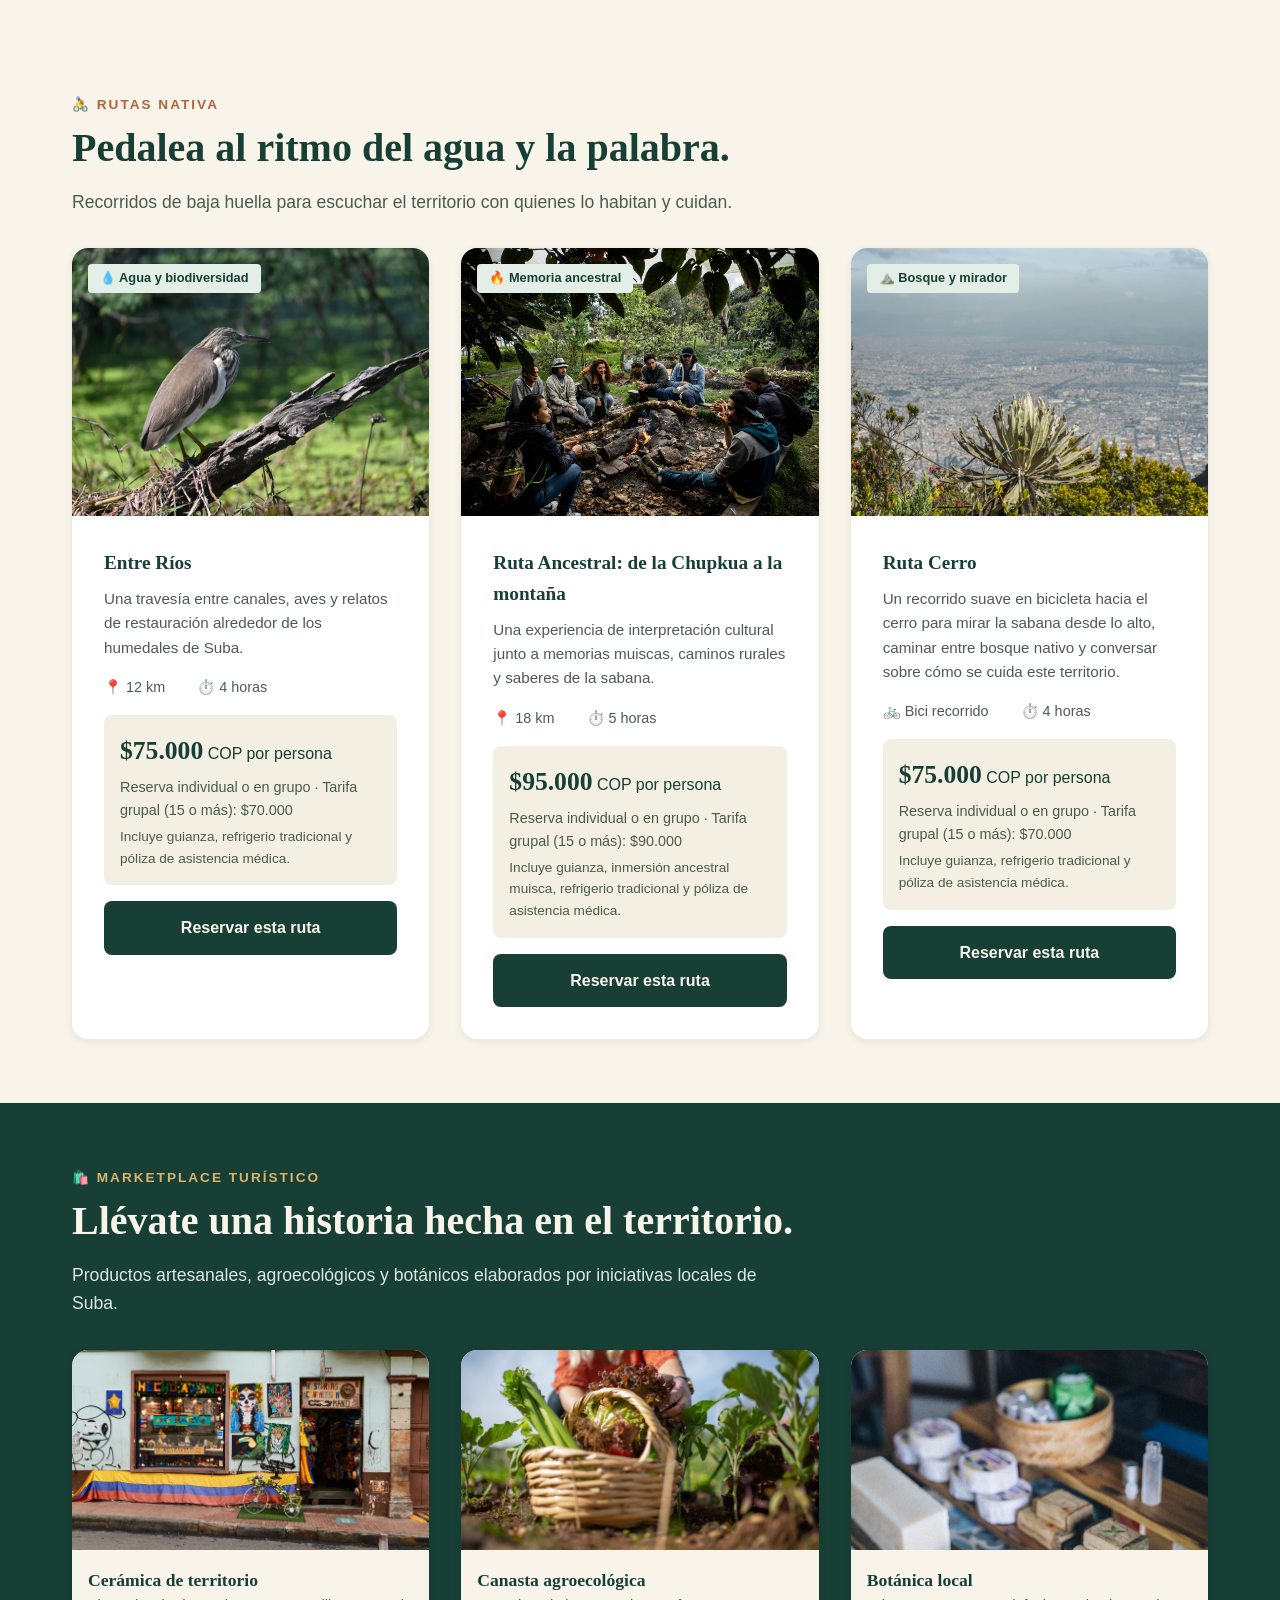
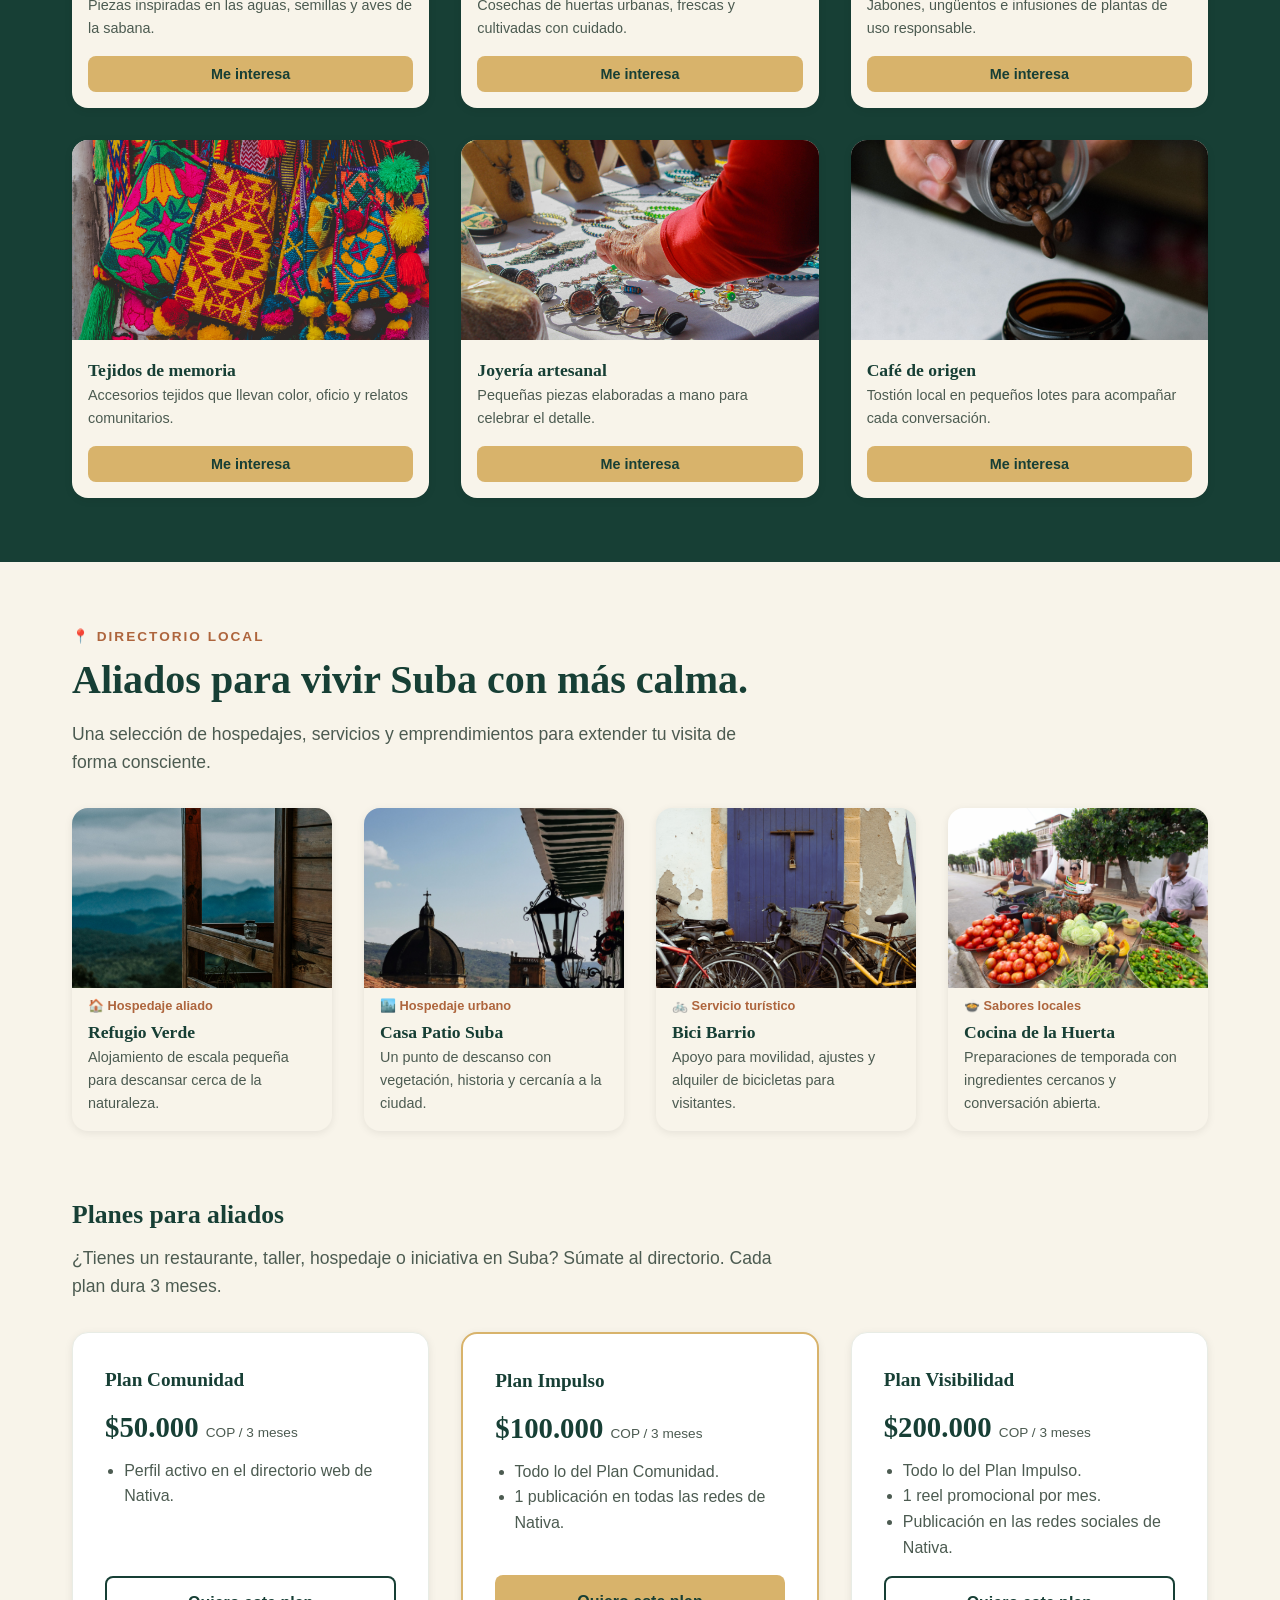
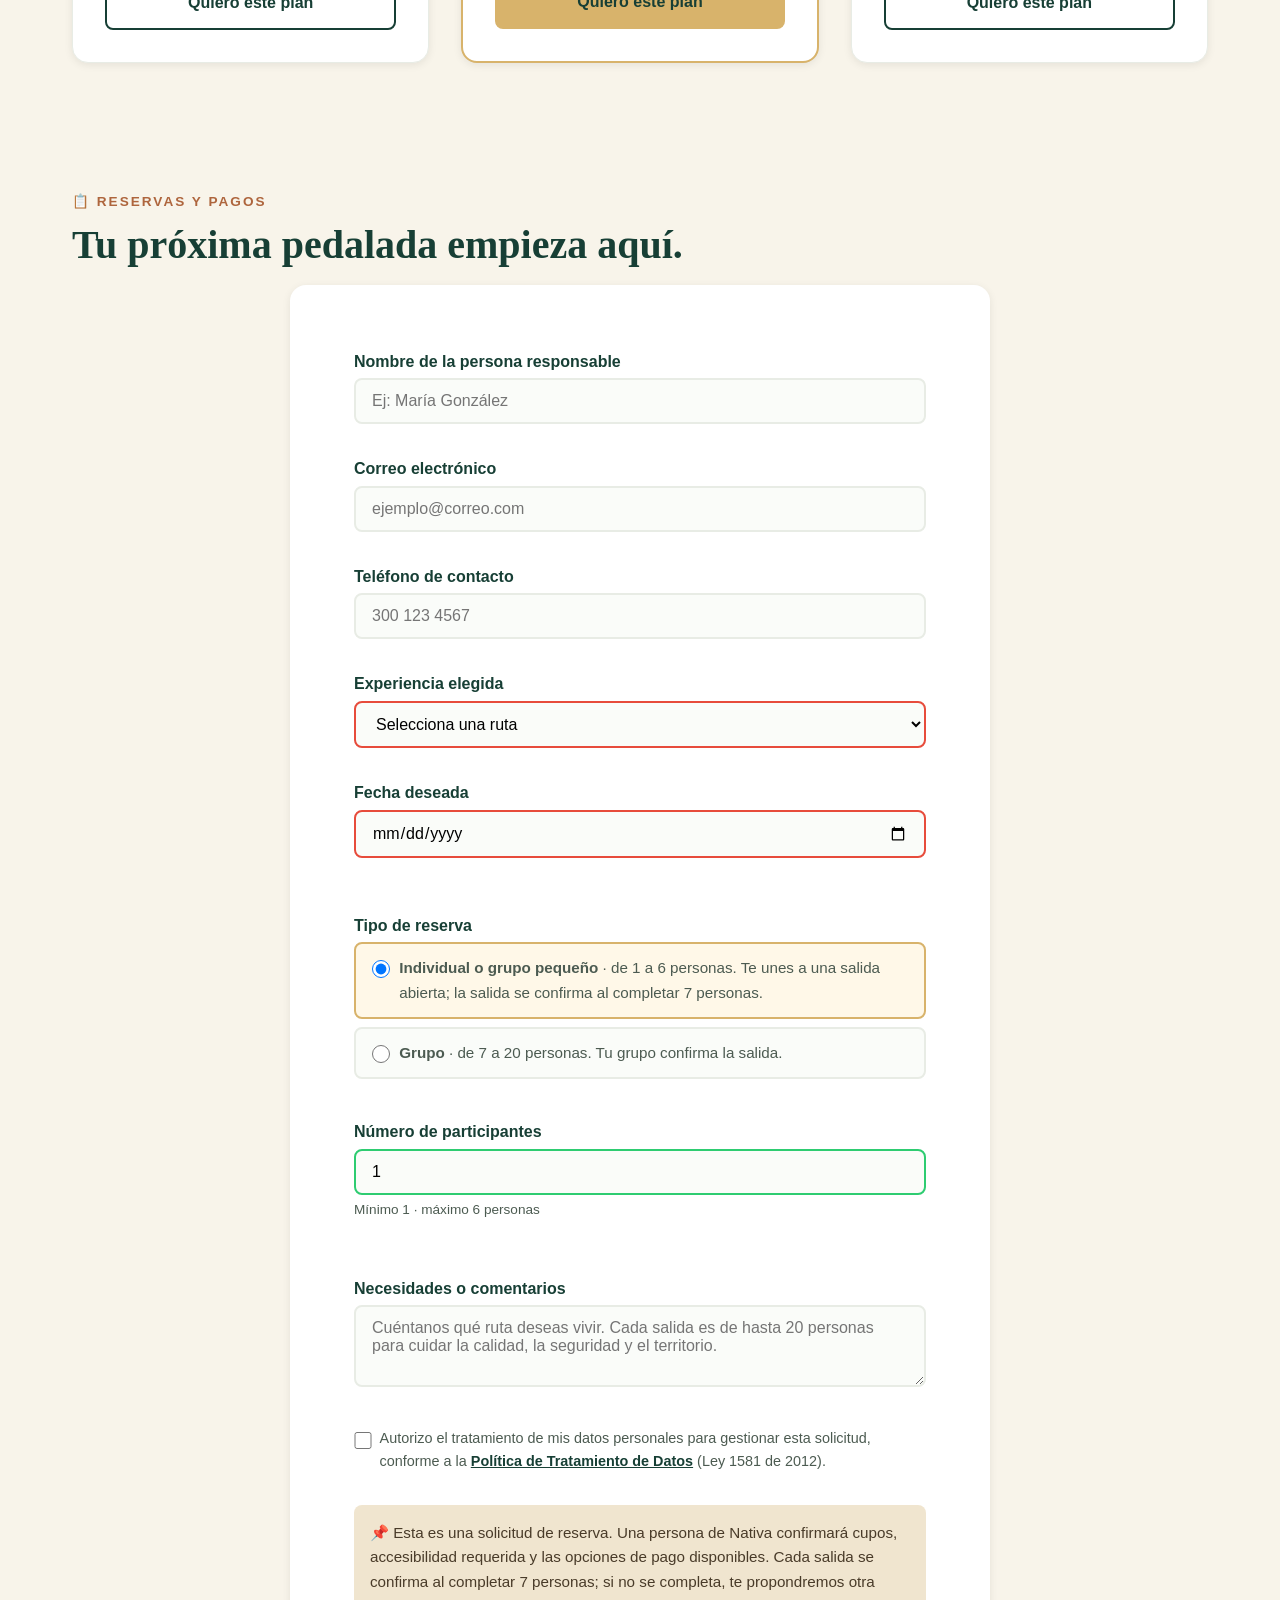
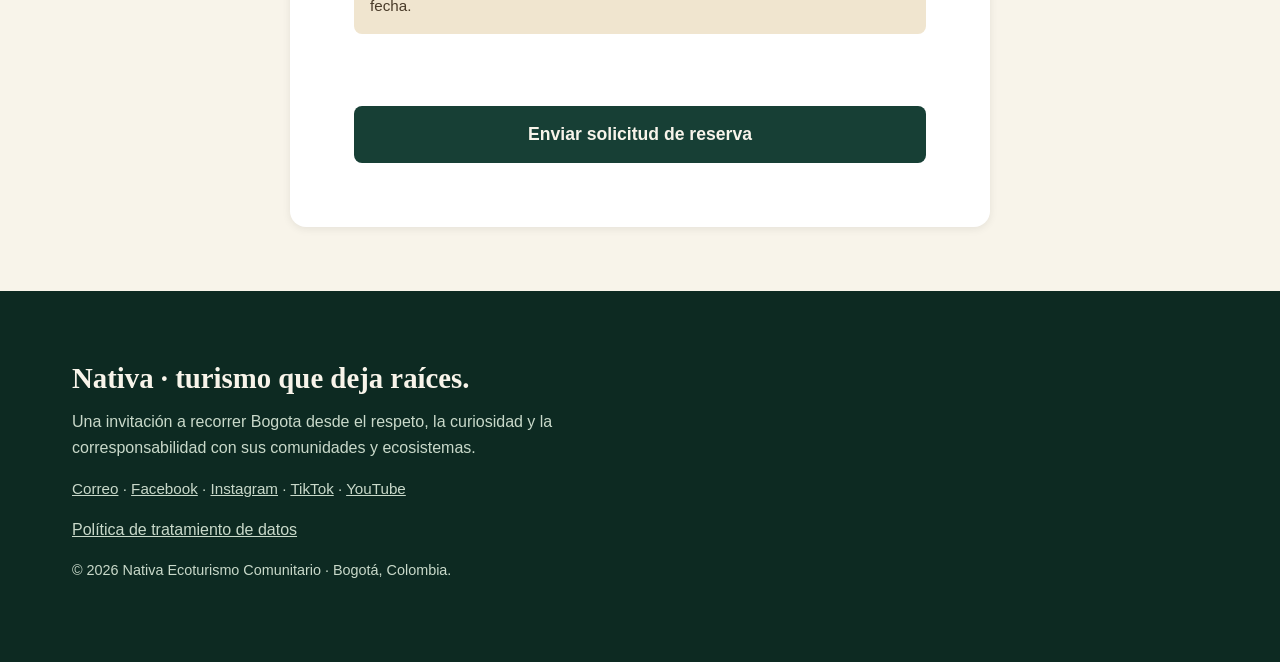
==== commit 4552aa79: "Update index.html" ====
--- a/index.html
+++ b/index.html
@@ -393,7 +393,7 @@
             <div class="footer-content">
                 <div class="footer-brand">
                     <h2>Nativa · turismo que deja raíces.</h2>
-                    <p>Una invitación a recorrer Suba desde el respeto, la curiosidad y la corresponsabilidad con sus comunidades y ecosistemas.</p>
+                    <p>Una invitación a recorrer Bogota desde el respeto, la curiosidad y la corresponsabilidad con sus comunidades y ecosistemas.</p>
                     <p class="footer-social">
                         <a class="footer-link" href="mailto:nativaecoturismoycultura@gmail.com">Correo</a> ·
                         <a class="footer-link" href="https://www.facebook.com/Nativaecoturismoycultura" target="_blank" rel="noopener noreferrer">Facebook</a> ·
@@ -402,7 +402,7 @@
                         <a class="footer-link" href="https://www.youtube.com/@nativa.ecoturismoycultura" target="_blank" rel="noopener noreferrer">YouTube</a>
                     </p>
                     <p><a href="politica-datos.html" class="footer-link">Política de tratamiento de datos</a></p>
-                    <p class="footer-copy">© 2026 Nativa Turismo Comunitario · Suba, Bogotá, Colombia.</p>
+                    <p class="footer-copy">© 2026 Nativa Ecoturismo Comunitario · Bogotá, Colombia.</p>
                 </div>
             </div>
         </div>
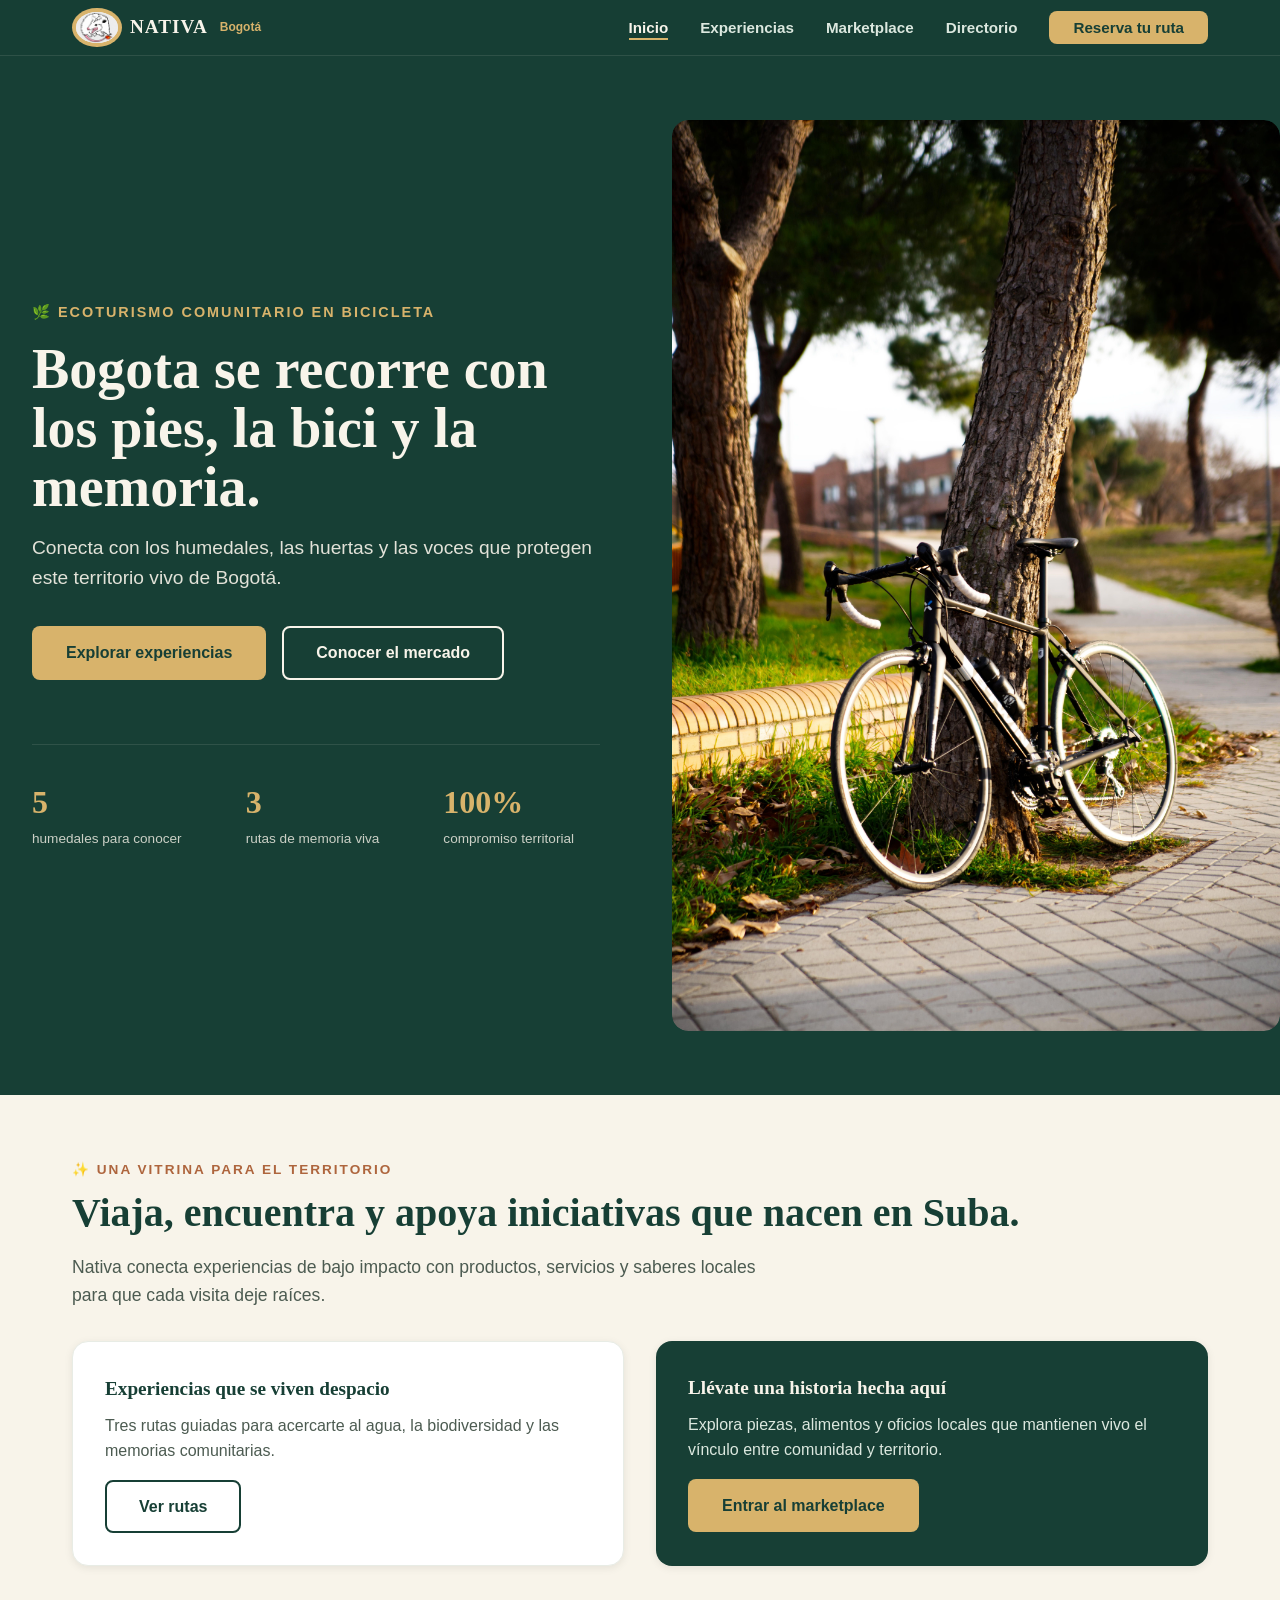
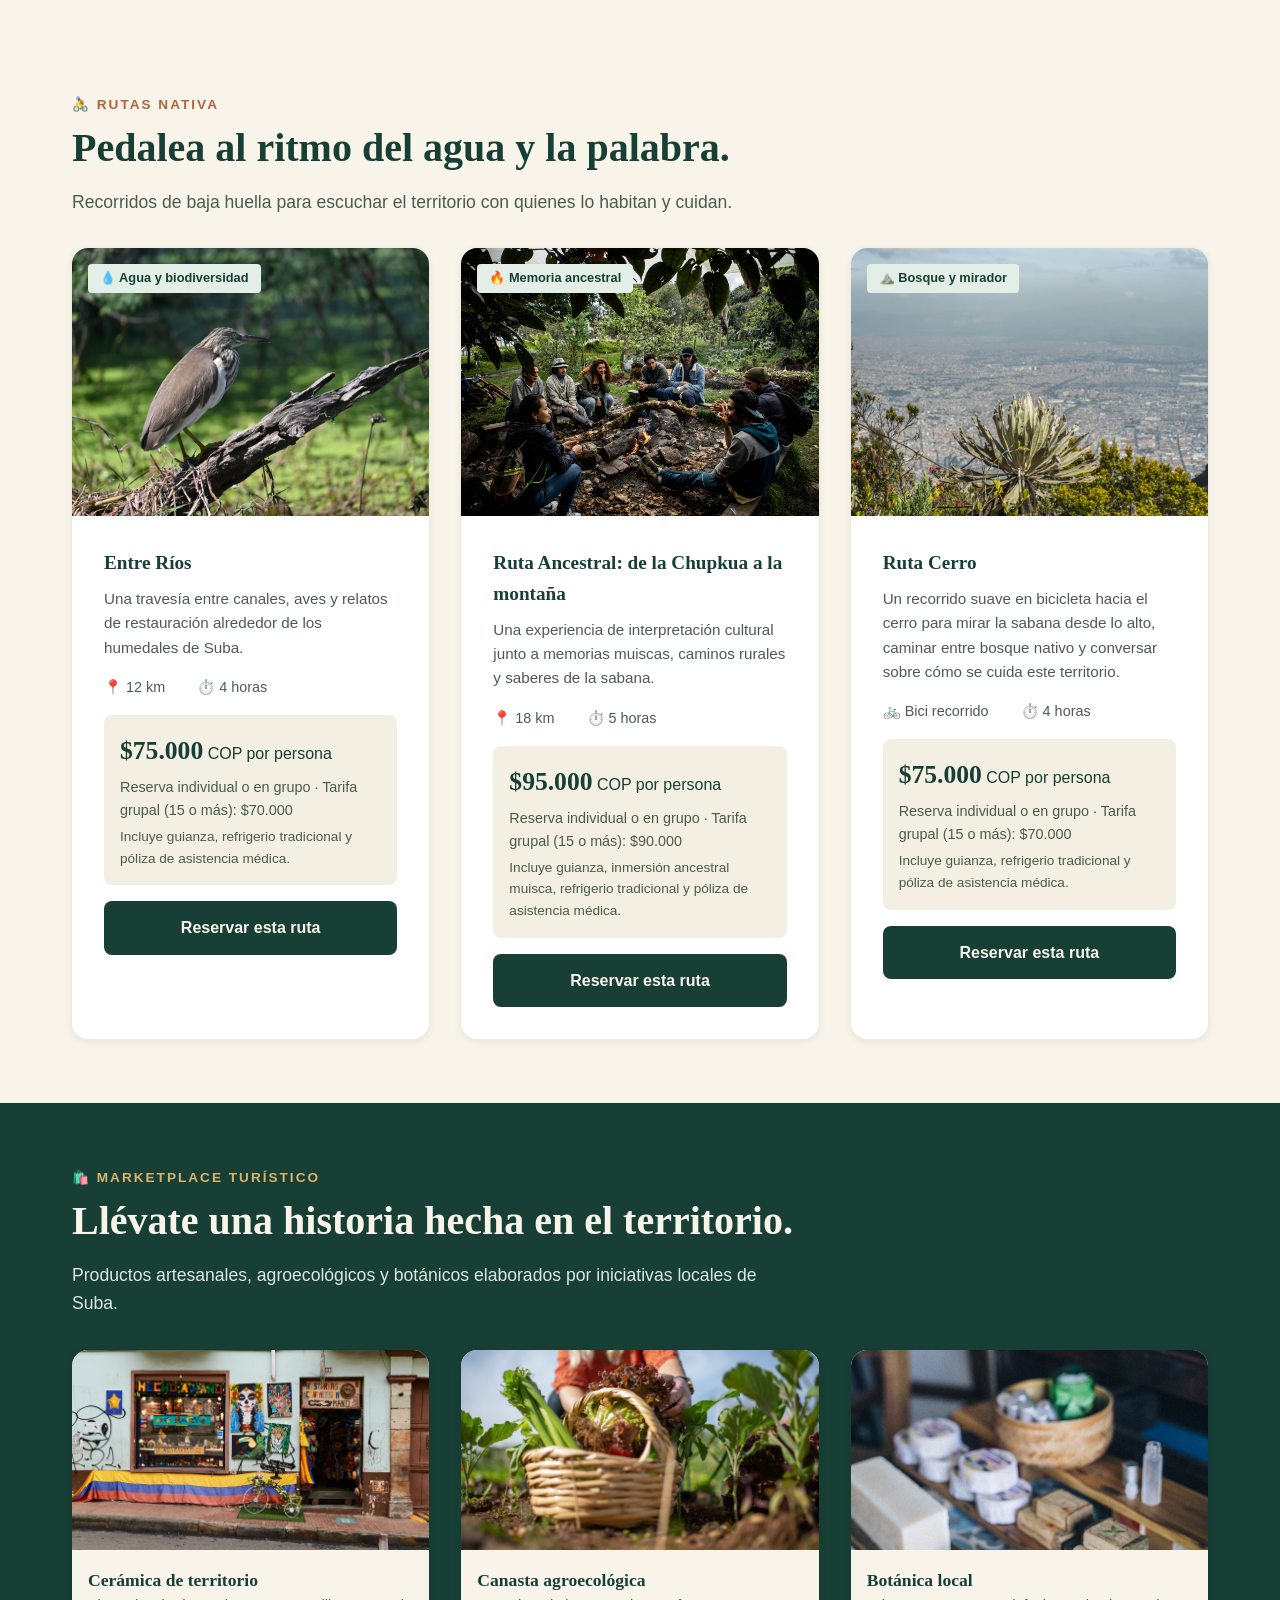
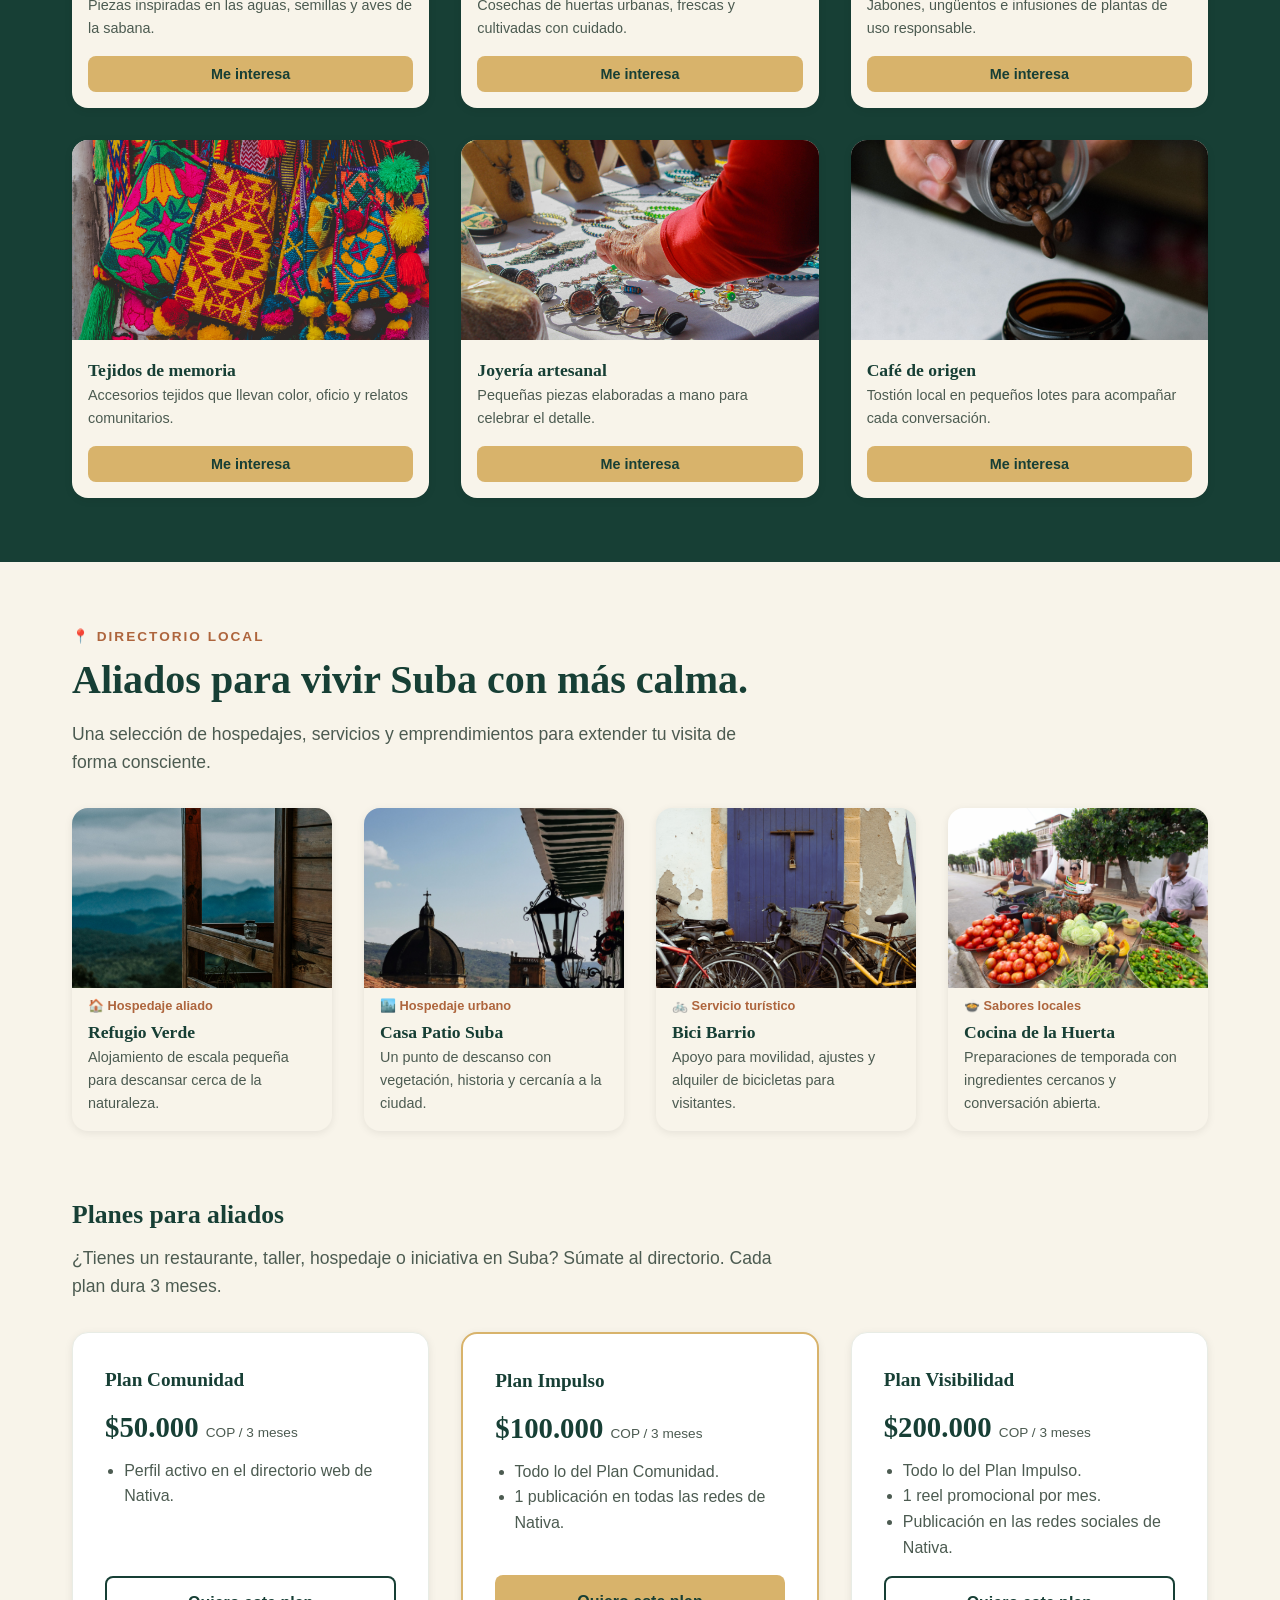
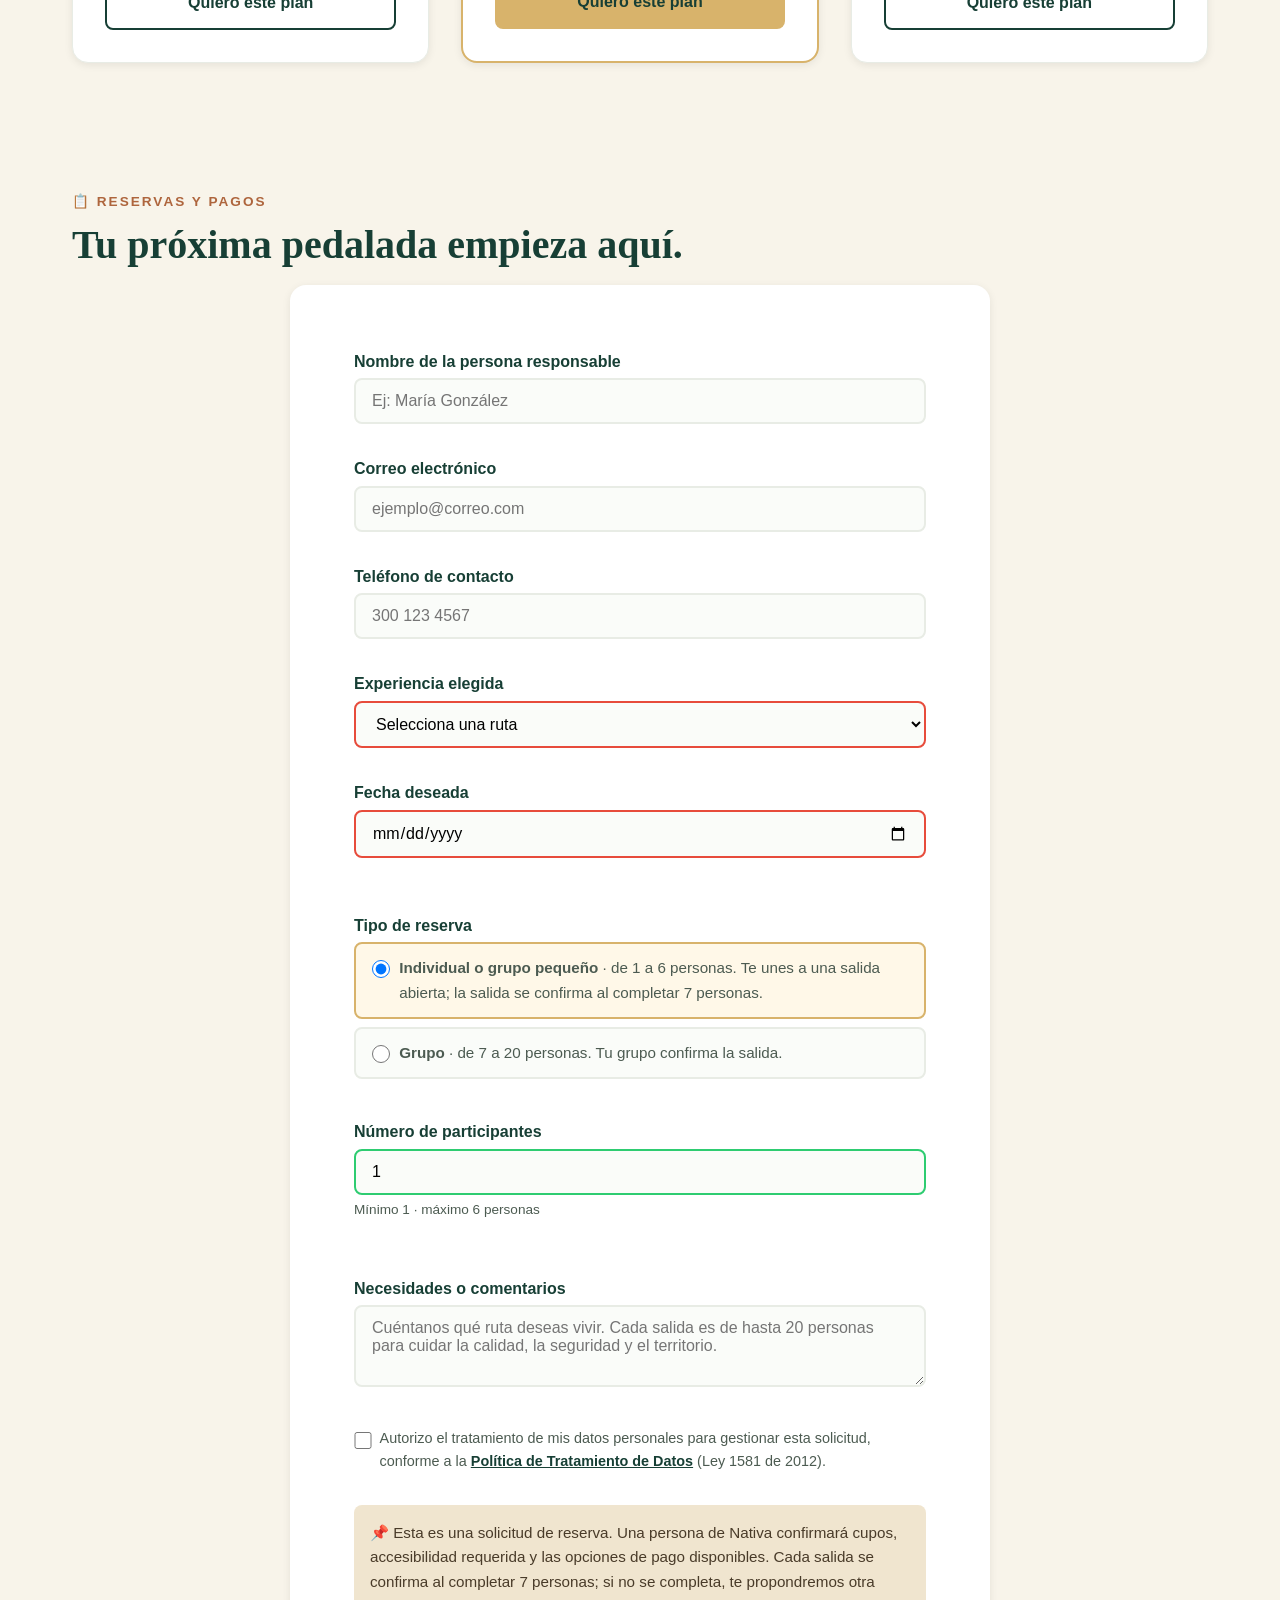
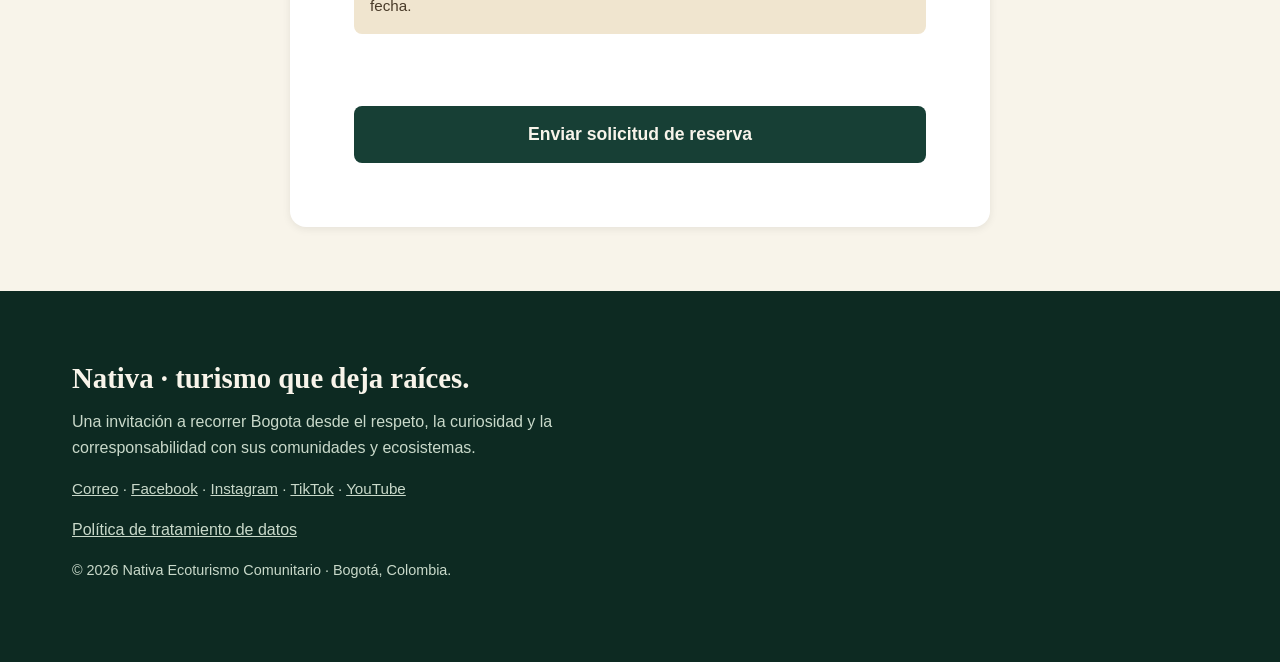
==== commit 1a9bf7b5: "Update index.html" ====
--- a/index.html
+++ b/index.html
@@ -56,7 +56,7 @@
         <section id="inicio" class="hero" aria-labelledby="hero-title">
             <div class="hero-content">
                 <p class="hero-eyebrow">🌿 ecoTurismo comunitario en bicicleta</p>
-                <h1 id="hero-title" class="hero-title">Suba se recorre con los pies, la bici y la memoria.</h1>
+                <h1 id="hero-title" class="hero-title">Bogota se recorre con los pies, la bici y la memoria.</h1>
                 <p class="hero-description">Conecta con los humedales, las huertas y las voces que protegen este territorio vivo de Bogotá.</p>
                 
                 <div class="hero-buttons">
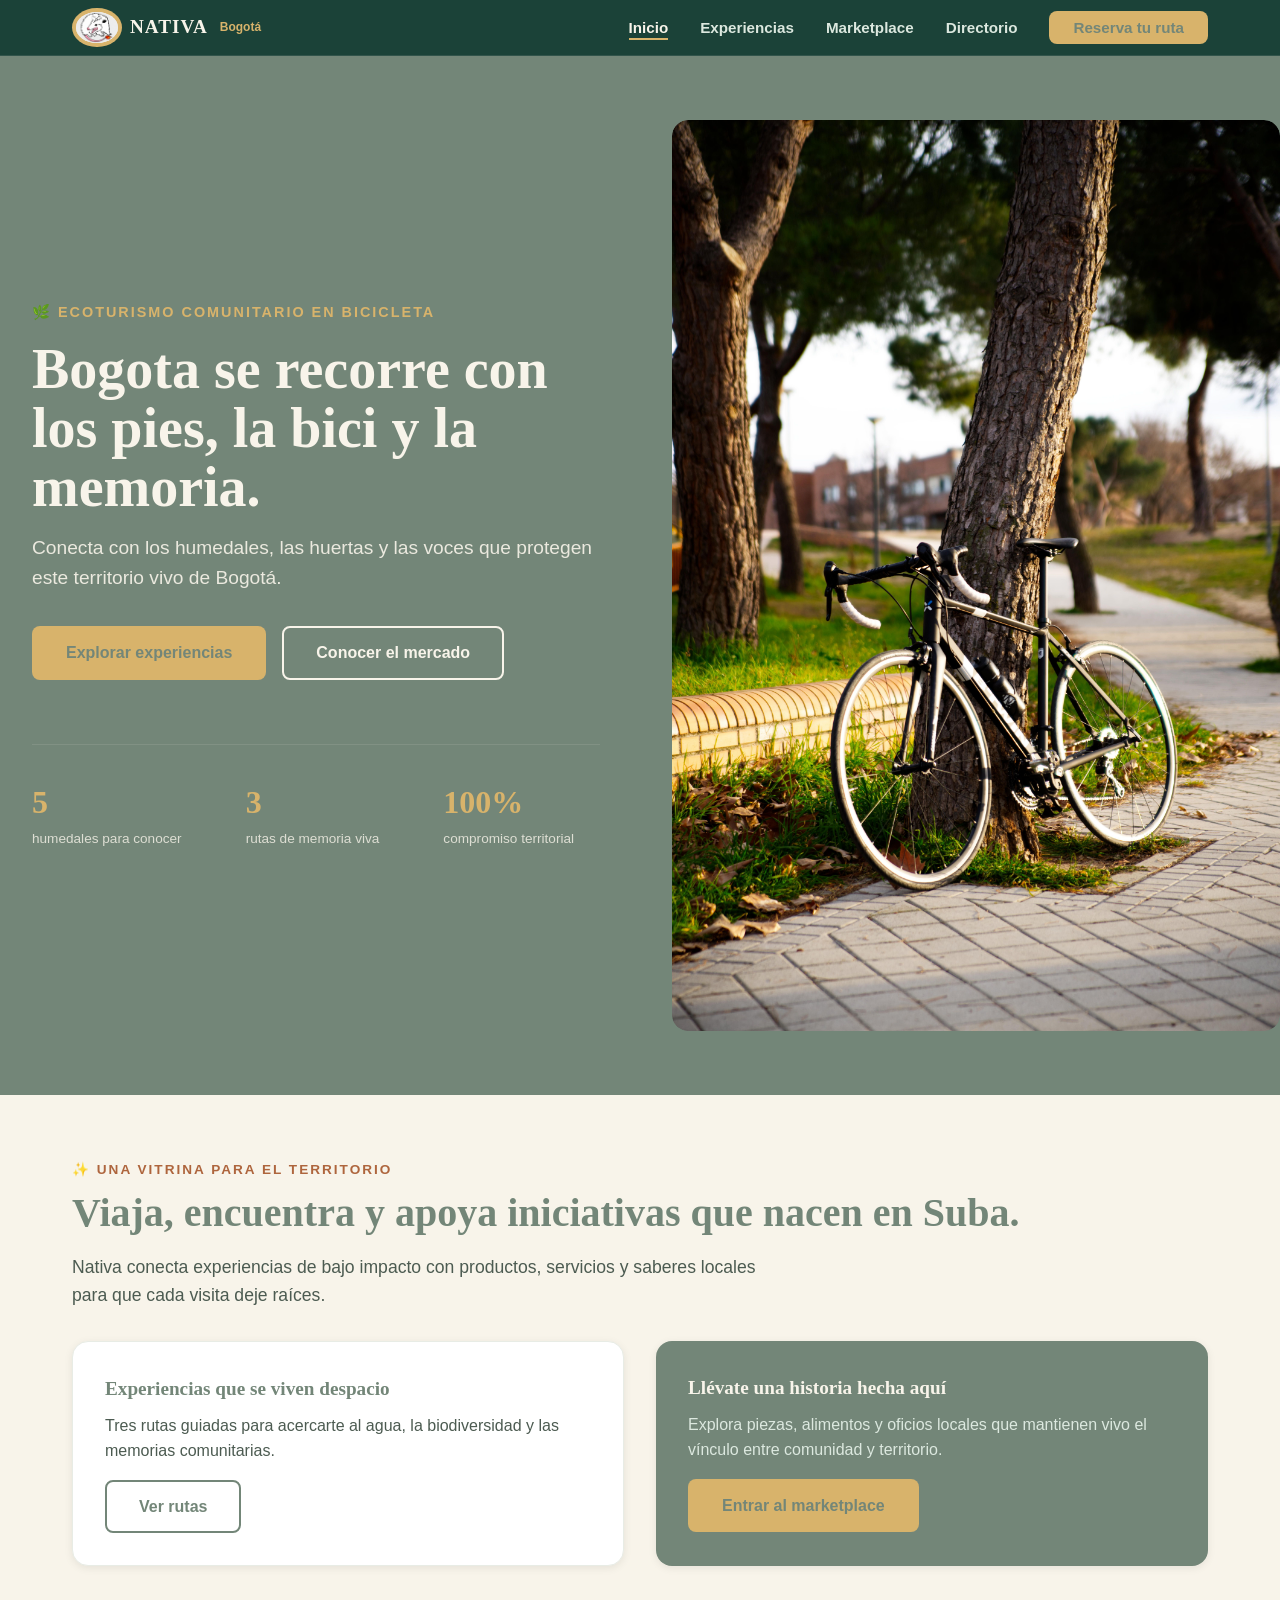
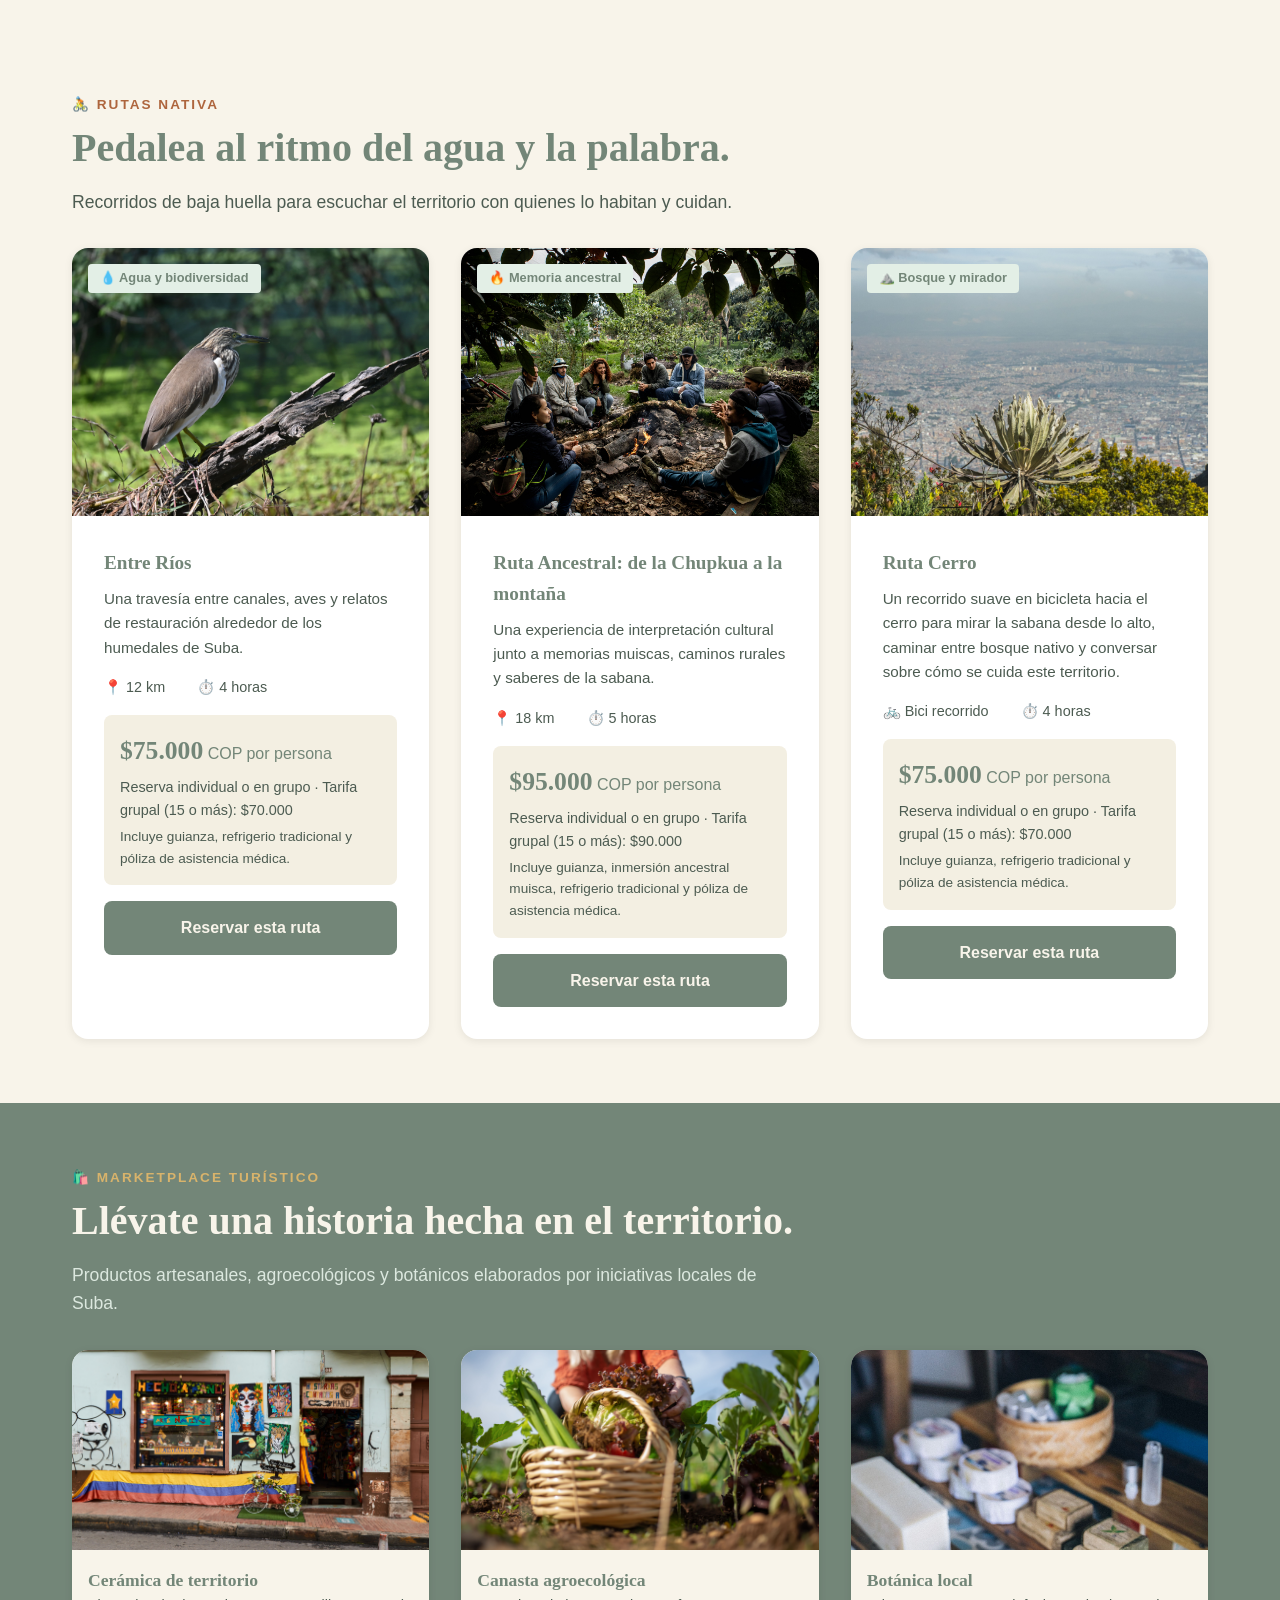
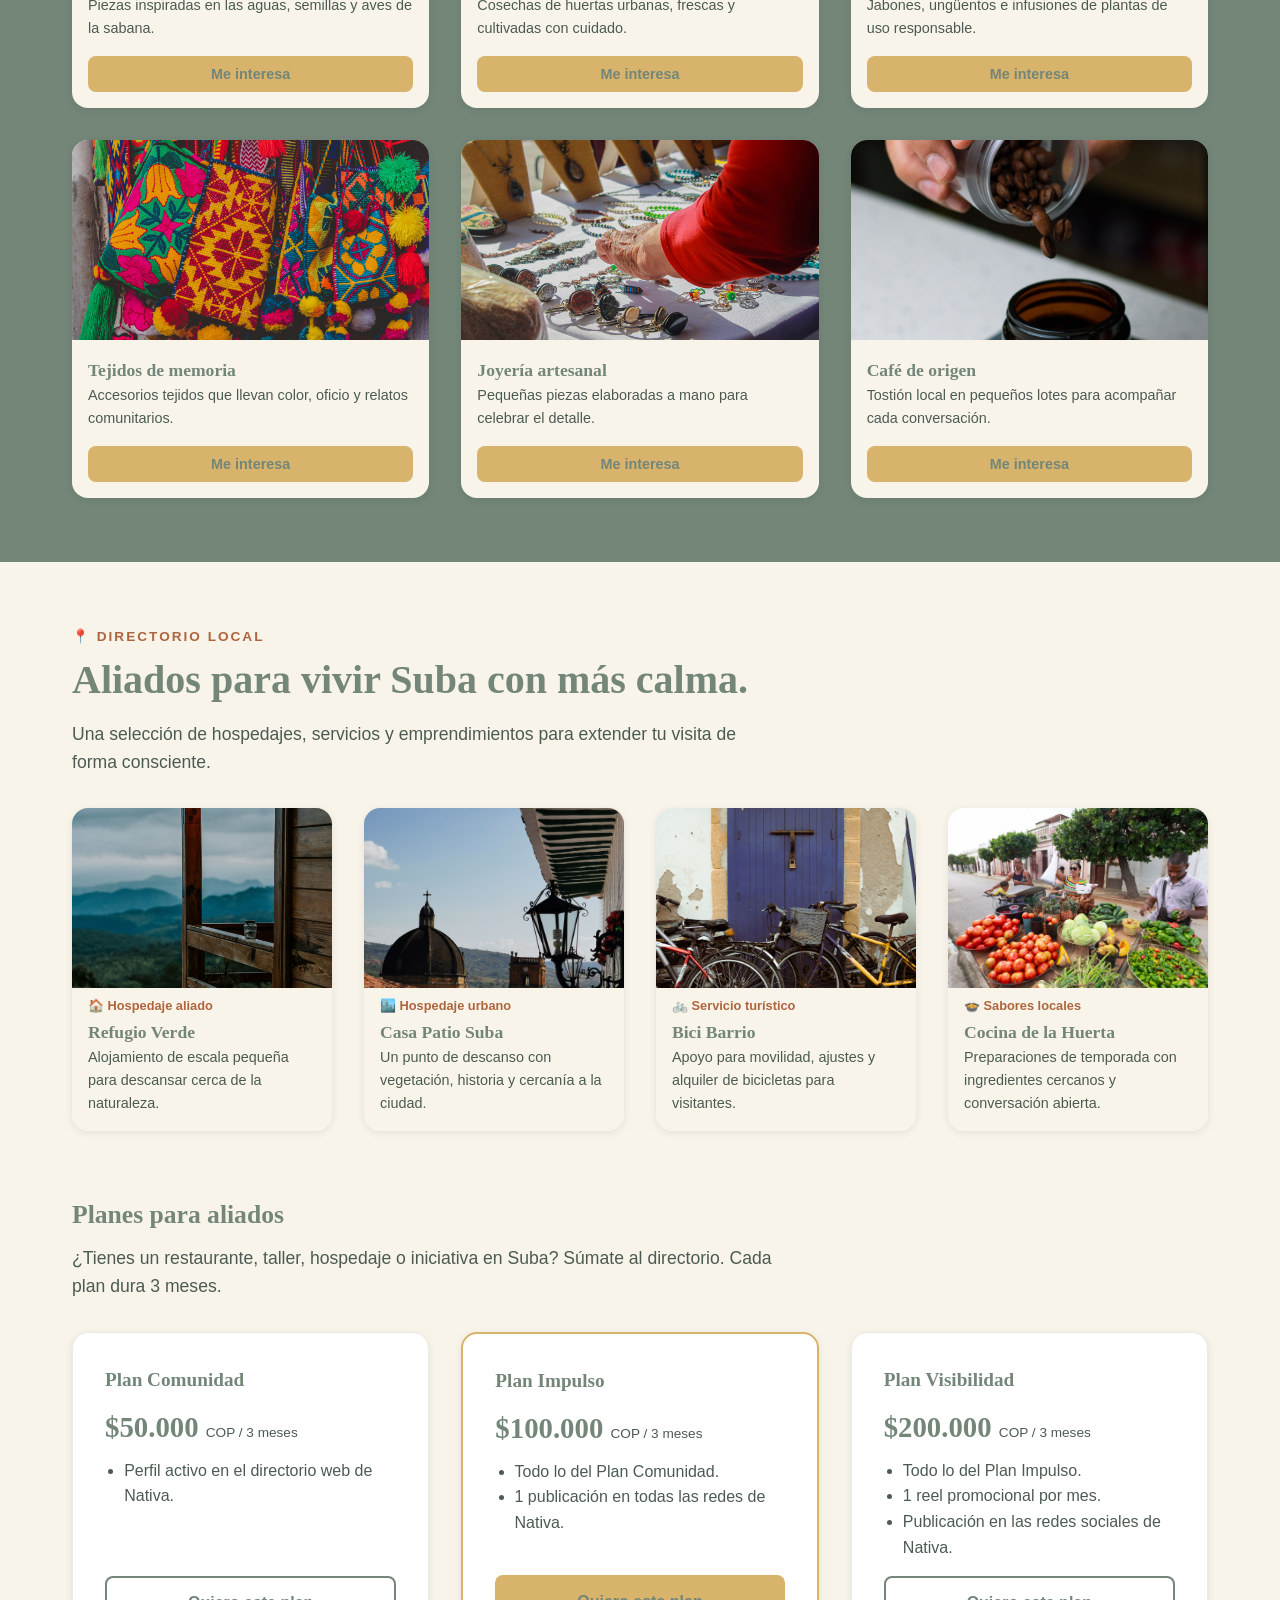
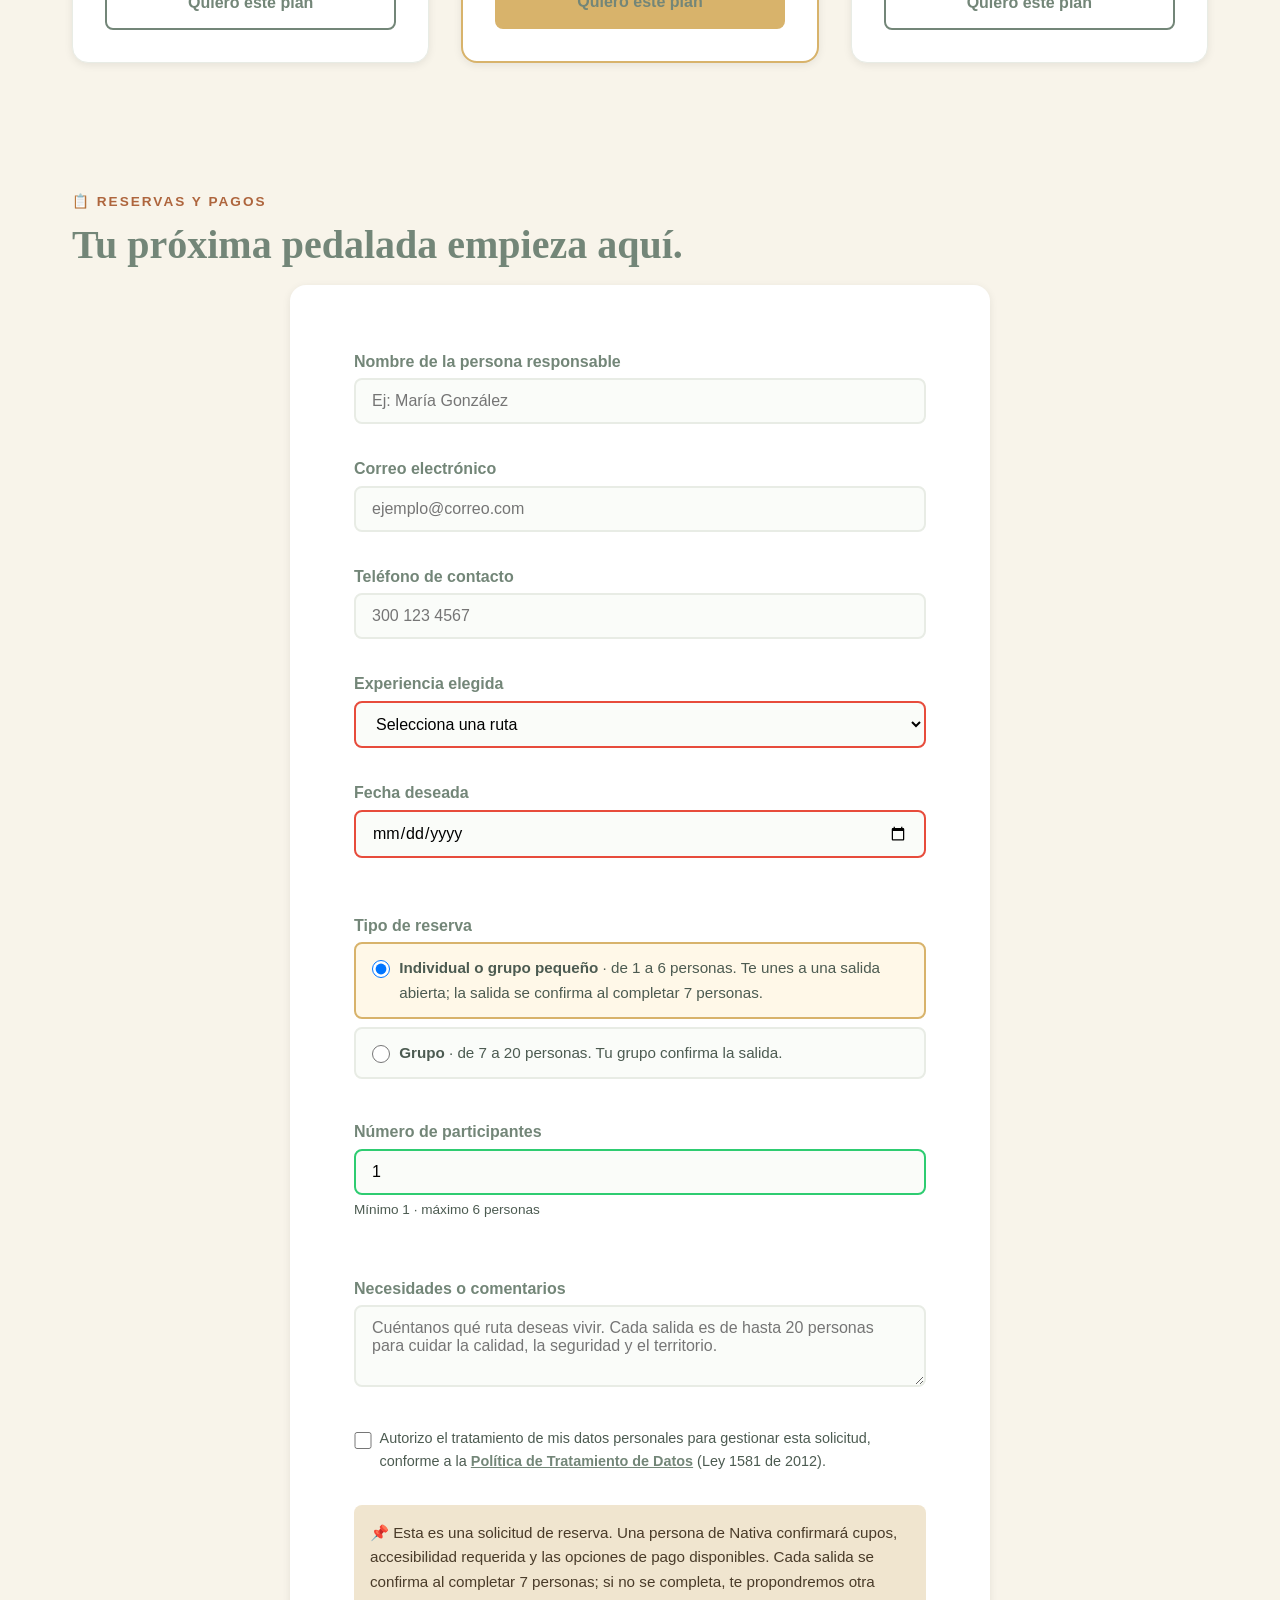
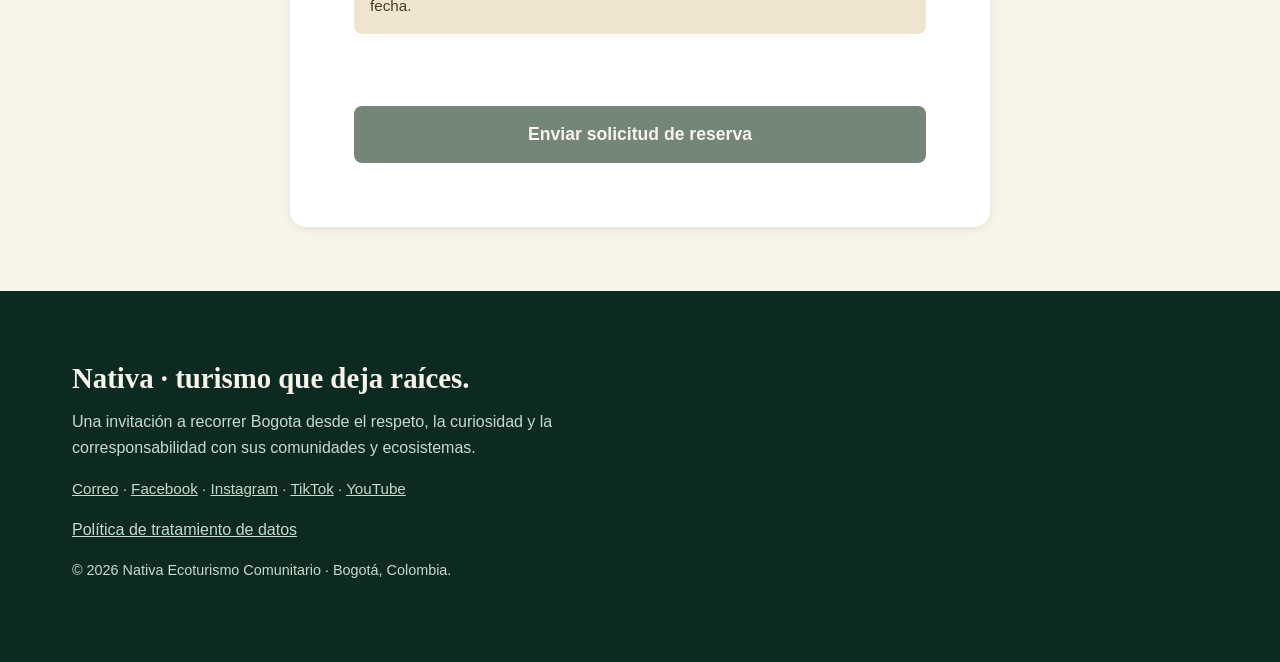
==== commit f930935e: "Update index.html" ====
--- a/index.html
+++ b/index.html
@@ -4,7 +4,7 @@
     <meta charset="UTF-8">
     <meta name="viewport" content="width=device-width, initial-scale=1.0">
     <meta name="description" content="Nativa - Ecoturismo sostenible en Bogotá. Conecta con humedales, huertas y comunidades.">
-    <meta name="theme-color" content="#173f35">
+    <meta name="theme-color" content="#738678">
     
     <!-- Seguridad -->
     <meta http-equiv="Content-Security-Policy" content="default-src 'none'; script-src 'self'; style-src 'self' https://fonts.googleapis.com; font-src 'self' https://fonts.gstatic.com; img-src 'self' data:; connect-src 'self' https://script.google.com https://script.googleusercontent.com; form-action 'self'; base-uri 'self'; object-src 'none'; upgrade-insecure-requests">
--- a/styles.css
+++ b/styles.css
@@ -6,11 +6,11 @@
 /* ===== RESET Y VARIABLES ===== */
 :root {
     /* Colores principales */
-    --color-primary: #173f35;
+    --color-primary: #738678;
     --color-secondary: #f8f4ea;
     --color-accent: #d8b36b;
     --color-accent-dark: #ae653d;
-    --color-text-dark: #173f35;
+    --color-text-dark: #738678;
     --color-text-light: #f8f4ea;
     --color-text-muted: #4c5b51;
     --color-text-muted-light: #dce8df;
@@ -1071,92 +1071,92 @@
     .footer-copy {
         color: #666;
     }
-}
-
-/* ============================================
-   AJUSTES v2: seguridad (sin estilos inline), formulario y accesibilidad
-   ============================================ */
-.eyebrow-gold { color: var(--color-accent); }
-.title-light { color: var(--color-secondary); }
-.desc-light { color: var(--color-text-muted-light); }
-
-/* Honeypot anti-spam (oculto a personas, visible para bots) */
-.hp {
-    position: absolute;
-    left: -9999px;
-    width: 1px;
-    height: 1px;
-    overflow: hidden;
-}
-
-.form-check {
-    display: flex;
-    gap: var(--spacing-sm);
-    align-items: flex-start;
-    margin-bottom: var(--spacing-lg);
-    font-size: 0.9rem;
-    color: var(--color-text-muted);
-}
-.form-check input { margin-top: 0.3rem; width: 1.1rem; height: 1.1rem; flex-shrink: 0; }
-.form-check a { text-decoration: underline; color: var(--color-primary); font-weight: 600; }
-
-.form-status { min-height: 1.5rem; margin-bottom: var(--spacing-md); font-weight: 600; }
-.form-status.is-ok { color: #1e7a46; }
-.form-status.is-error { color: #b3261e; }
-
-.btn-market.is-added { background-color: #2e7d57; color: #ffffff; }
-.btn:disabled { opacity: 0.6; cursor: not-allowed; transform: none; }
-
-.footer-link { color: #c9d9ca; text-decoration: underline; }
-
-/* Foco visible para teclado */
-:focus-visible { outline: 3px solid var(--color-accent); outline-offset: 2px; }
-
-/* Página de política de datos */
-.legal { max-width: 800px; margin: 0 auto; padding: 120px var(--spacing-md) var(--spacing-xl); }
-.legal h1 { font-family: var(--font-heading); font-size: 2.2rem; margin-bottom: var(--spacing-md); }
-.legal h2 { font-family: var(--font-heading); font-size: 1.3rem; margin: var(--spacing-lg) 0 var(--spacing-sm); }
-.legal p, .legal li { color: var(--color-text-muted); margin-bottom: var(--spacing-sm); }
-.legal ul { padding-left: 1.5rem; }
-.legal a { text-decoration: underline; font-weight: 600; }
-
-@media (prefers-reduced-motion: reduce) {
-    html { scroll-behavior: auto; }
-    *, *::before, *::after { animation: none !important; transition: none !important; }
-    .hero, .home, .routes, .marketplace, .directory, .booking { opacity: 1; }
-}
-
-.footer-social { font-size: 0.95rem; }
-
-/* ===== Precios y planes ===== */
-.route-price { background: #f3efe2; border-radius: var(--radius-md); padding: var(--spacing-md); margin-bottom: var(--spacing-md); font-size: 0.9rem; color: var(--color-text-muted); }
-.route-price p { margin: 0 0 var(--spacing-xs); }
-.route-price .price-main { font-size: 1rem; color: var(--color-primary); }
-.route-price .price-main strong { font-family: var(--font-heading); font-size: 1.6rem; }
-.route-price .price-incl { font-size: 0.85rem; margin-bottom: 0; }
-
-.plans-title { font-family: var(--font-heading); font-size: 1.6rem; color: var(--color-text-dark); margin: var(--spacing-xl) 0 var(--spacing-sm); }
-.plans-grid { display: grid; grid-template-columns: repeat(3, 1fr); gap: var(--spacing-lg); }
-.plan-card { display: flex; flex-direction: column; background: #ffffff; border: 1px solid #e8ece5; border-radius: var(--radius-lg); padding: var(--spacing-lg); box-shadow: var(--shadow-sm); }
-.plan-featured { border: 2px solid var(--color-accent); }
-.plan-name { font-family: var(--font-heading); font-size: 1.2rem; color: var(--color-text-dark); }
-.plan-price { font-family: var(--font-heading); font-size: 1.8rem; font-weight: 700; color: var(--color-primary); margin: var(--spacing-sm) 0; }
-.plan-price span { font-family: var(--font-body); font-size: 0.85rem; font-weight: 400; color: var(--color-text-muted); }
-.plan-list { flex: 1; padding-left: 1.2rem; margin-bottom: var(--spacing-md); color: var(--color-text-muted); }
-
-@media (min-width: 993px) { .routes-grid { grid-template-columns: repeat(3, 1fr); } }
-@media (max-width: 992px) { .plans-grid { grid-template-columns: 1fr; } }
-
-/* ===== Cupos disponibles ===== */
-.cupos-info { margin-top: var(--spacing-xs); font-size: 0.9rem; font-weight: 600; min-height: 1.2rem; color: var(--color-text-muted); }
-.cupos-info.is-ok { color: #1e7a46; }
-.cupos-info.is-low { color: #9a5b00; }
-.cupos-info.is-full { color: #b3261e; }
-
-/* ===== Tipo de reserva y valor estimado ===== */
-.form-fieldset { border: none; padding: 0; margin: 0 0 var(--spacing-lg); }
-.form-fieldset legend { font-weight: 700; color: var(--color-primary); margin-bottom: var(--spacing-xs); padding: 0; }
-.radio-option { display: flex; gap: 0.6rem; align-items: flex-start; padding: 0.75rem 1rem; margin-bottom: 0.5rem; border: 2px solid #e8ece5; border-radius: var(--radius-md); background: #fafcf9; color: var(--color-text-muted); font-size: 0.95rem; cursor: pointer; }
-.radio-option input { margin-top: 0.25rem; width: 1.1rem; height: 1.1rem; flex-shrink: 0; }
-.radio-option:has(input:checked) { border-color: var(--color-accent); background: #fff8e8; }
-.valor-estimado { margin-top: var(--spacing-xs); font-size: 0.9rem; font-weight: 600; color: var(--color-primary); min-height: 1.2rem; }
+}
+
+/* ============================================
+   AJUSTES v2: seguridad (sin estilos inline), formulario y accesibilidad
+   ============================================ */
+.eyebrow-gold { color: var(--color-accent); }
+.title-light { color: var(--color-secondary); }
+.desc-light { color: var(--color-text-muted-light); }
+
+/* Honeypot anti-spam (oculto a personas, visible para bots) */
+.hp {
+    position: absolute;
+    left: -9999px;
+    width: 1px;
+    height: 1px;
+    overflow: hidden;
+}
+
+.form-check {
+    display: flex;
+    gap: var(--spacing-sm);
+    align-items: flex-start;
+    margin-bottom: var(--spacing-lg);
+    font-size: 0.9rem;
+    color: var(--color-text-muted);
+}
+.form-check input { margin-top: 0.3rem; width: 1.1rem; height: 1.1rem; flex-shrink: 0; }
+.form-check a { text-decoration: underline; color: var(--color-primary); font-weight: 600; }
+
+.form-status { min-height: 1.5rem; margin-bottom: var(--spacing-md); font-weight: 600; }
+.form-status.is-ok { color: #1e7a46; }
+.form-status.is-error { color: #b3261e; }
+
+.btn-market.is-added { background-color: #2e7d57; color: #ffffff; }
+.btn:disabled { opacity: 0.6; cursor: not-allowed; transform: none; }
+
+.footer-link { color: #c9d9ca; text-decoration: underline; }
+
+/* Foco visible para teclado */
+:focus-visible { outline: 3px solid var(--color-accent); outline-offset: 2px; }
+
+/* Página de política de datos */
+.legal { max-width: 800px; margin: 0 auto; padding: 120px var(--spacing-md) var(--spacing-xl); }
+.legal h1 { font-family: var(--font-heading); font-size: 2.2rem; margin-bottom: var(--spacing-md); }
+.legal h2 { font-family: var(--font-heading); font-size: 1.3rem; margin: var(--spacing-lg) 0 var(--spacing-sm); }
+.legal p, .legal li { color: var(--color-text-muted); margin-bottom: var(--spacing-sm); }
+.legal ul { padding-left: 1.5rem; }
+.legal a { text-decoration: underline; font-weight: 600; }
+
+@media (prefers-reduced-motion: reduce) {
+    html { scroll-behavior: auto; }
+    *, *::before, *::after { animation: none !important; transition: none !important; }
+    .hero, .home, .routes, .marketplace, .directory, .booking { opacity: 1; }
+}
+
+.footer-social { font-size: 0.95rem; }
+
+/* ===== Precios y planes ===== */
+.route-price { background: #f3efe2; border-radius: var(--radius-md); padding: var(--spacing-md); margin-bottom: var(--spacing-md); font-size: 0.9rem; color: var(--color-text-muted); }
+.route-price p { margin: 0 0 var(--spacing-xs); }
+.route-price .price-main { font-size: 1rem; color: var(--color-primary); }
+.route-price .price-main strong { font-family: var(--font-heading); font-size: 1.6rem; }
+.route-price .price-incl { font-size: 0.85rem; margin-bottom: 0; }
+
+.plans-title { font-family: var(--font-heading); font-size: 1.6rem; color: var(--color-text-dark); margin: var(--spacing-xl) 0 var(--spacing-sm); }
+.plans-grid { display: grid; grid-template-columns: repeat(3, 1fr); gap: var(--spacing-lg); }
+.plan-card { display: flex; flex-direction: column; background: #ffffff; border: 1px solid #e8ece5; border-radius: var(--radius-lg); padding: var(--spacing-lg); box-shadow: var(--shadow-sm); }
+.plan-featured { border: 2px solid var(--color-accent); }
+.plan-name { font-family: var(--font-heading); font-size: 1.2rem; color: var(--color-text-dark); }
+.plan-price { font-family: var(--font-heading); font-size: 1.8rem; font-weight: 700; color: var(--color-primary); margin: var(--spacing-sm) 0; }
+.plan-price span { font-family: var(--font-body); font-size: 0.85rem; font-weight: 400; color: var(--color-text-muted); }
+.plan-list { flex: 1; padding-left: 1.2rem; margin-bottom: var(--spacing-md); color: var(--color-text-muted); }
+
+@media (min-width: 993px) { .routes-grid { grid-template-columns: repeat(3, 1fr); } }
+@media (max-width: 992px) { .plans-grid { grid-template-columns: 1fr; } }
+
+/* ===== Cupos disponibles ===== */
+.cupos-info { margin-top: var(--spacing-xs); font-size: 0.9rem; font-weight: 600; min-height: 1.2rem; color: var(--color-text-muted); }
+.cupos-info.is-ok { color: #1e7a46; }
+.cupos-info.is-low { color: #9a5b00; }
+.cupos-info.is-full { color: #b3261e; }
+
+/* ===== Tipo de reserva y valor estimado ===== */
+.form-fieldset { border: none; padding: 0; margin: 0 0 var(--spacing-lg); }
+.form-fieldset legend { font-weight: 700; color: var(--color-primary); margin-bottom: var(--spacing-xs); padding: 0; }
+.radio-option { display: flex; gap: 0.6rem; align-items: flex-start; padding: 0.75rem 1rem; margin-bottom: 0.5rem; border: 2px solid #e8ece5; border-radius: var(--radius-md); background: #fafcf9; color: var(--color-text-muted); font-size: 0.95rem; cursor: pointer; }
+.radio-option input { margin-top: 0.25rem; width: 1.1rem; height: 1.1rem; flex-shrink: 0; }
+.radio-option:has(input:checked) { border-color: var(--color-accent); background: #fff8e8; }
+.valor-estimado { margin-top: var(--spacing-xs); font-size: 0.9rem; font-weight: 600; color: var(--color-primary); min-height: 1.2rem; }
